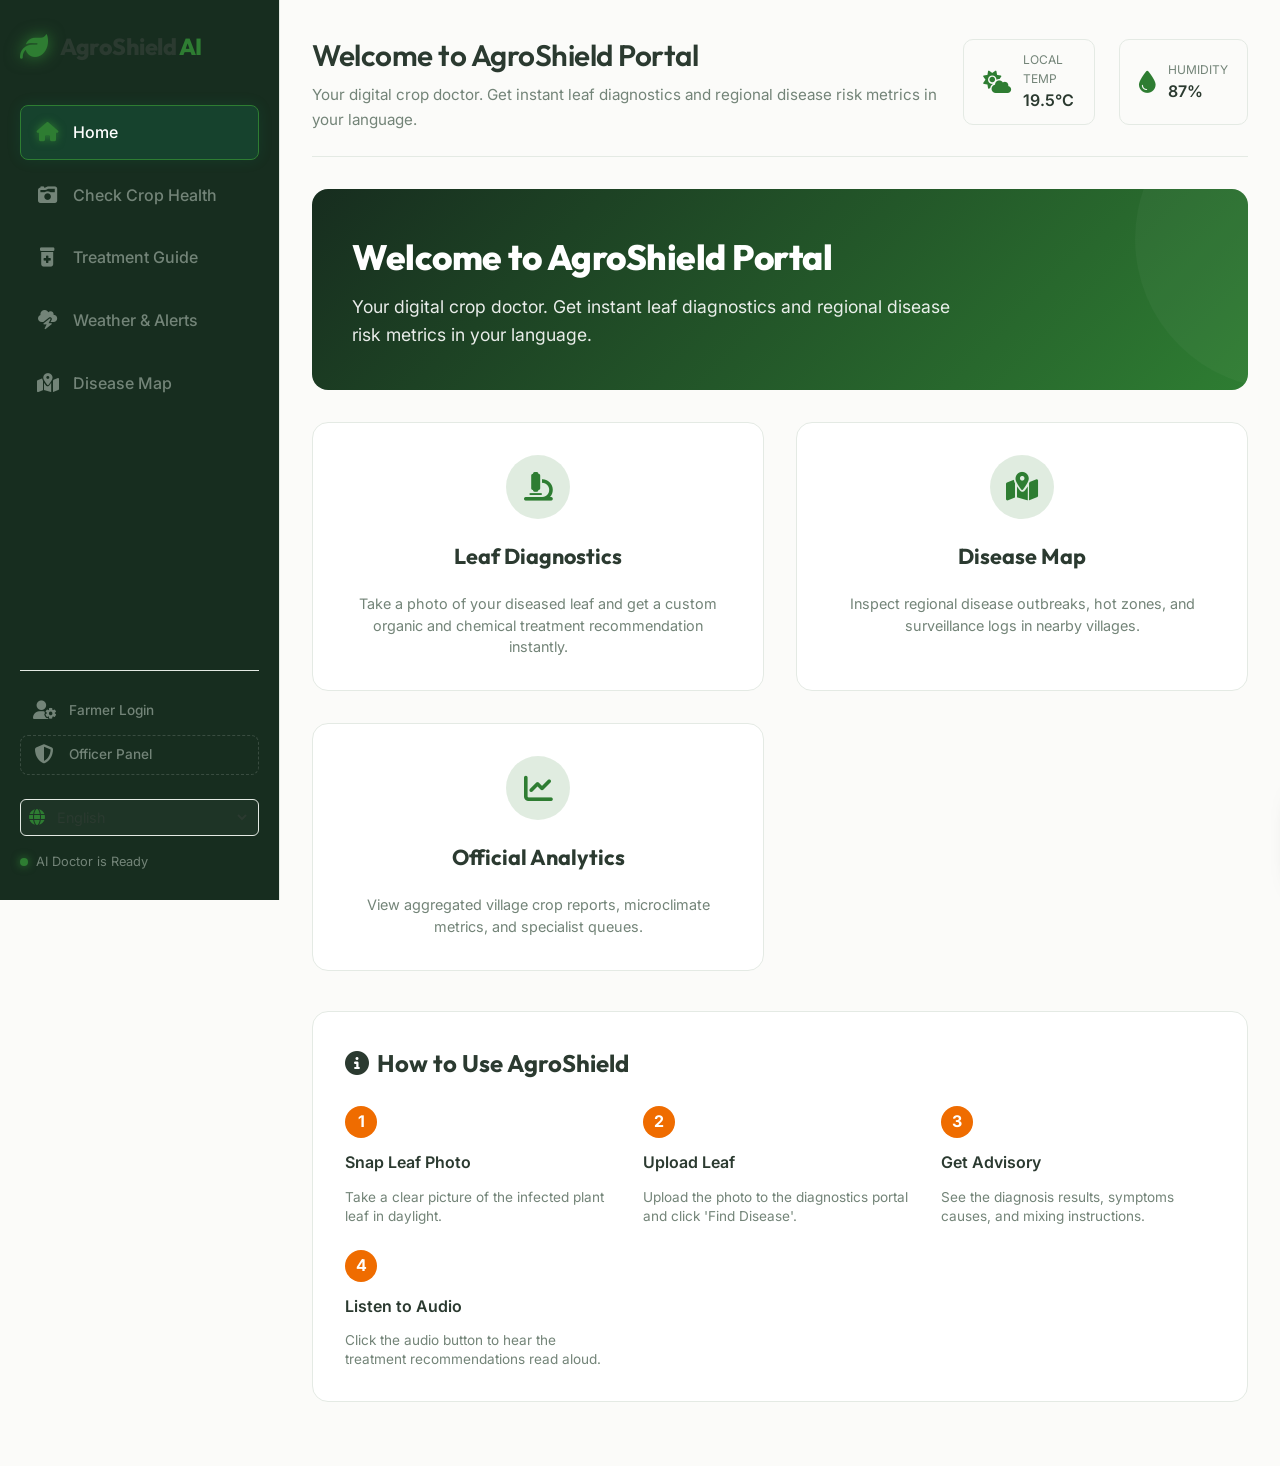
==== frontend/index.html @ 556e4f7f "Refactor: Split Farmer and Officer portals, divide multi-page views, and fix Chart.js canvas alerts " ====
<!DOCTYPE html>
<html lang="en">
<head>
    <meta charset="UTF-8">
    <meta name="viewport" content="width=device-width, initial-scale=1.0">
    <title>AgroShield AI - Crop Health & Pest surveillance system</title>
    
    <!-- Fonts -->
    <link href="https://fonts.googleapis.com/css2?family=Inter:wght@300;400;500;600;700&family=Outfit:wght@400;600;800&display=swap" rel="stylesheet">
    
    <!-- FontAwesome Icons -->
    <link rel="stylesheet" href="https://cdnjs.cloudflare.com/ajax/libs/font-awesome/6.4.0/css/all.min.css">
    
    <!-- Leaflet.js (Mapping) -->
    <link rel="stylesheet" href="https://unpkg.com/leaflet@1.9.4/dist/leaflet.css" integrity="sha256-p4NxAoJBhIIN+hmNHrzRCf9tD/miZyoHS5obTRR9BMY=" crossorigin=""/>
    <script src="https://unpkg.com/leaflet@1.9.4/dist/leaflet.js" integrity="sha256-20nQCchB9co0qIjJZRGuk2/Z9VM+kNiyxNV1lvTlZBo=" crossorigin=""></script>
    
    <!-- Chart.js (Analytics) -->
    <script src="https://cdn.jsdelivr.net/npm/chart.js"></script>
    
    <!-- Supabase JS Client -->
    <script src="https://cdn.jsdelivr.net/npm/@supabase/supabase-js@2"></script>
    
    <!-- Custom Style -->
    <link rel="stylesheet" href="css/style.css">
</head>
<body>
    <div class="app-container">
        <!-- Sidebar Navigation -->
        <aside class="sidebar">
            <div class="brand">
                <i class="fa-solid fa-leaf logo-icon"></i>
                <span class="brand-name">AgroShield <span class="highlight">AI</span></span>
            </div>
            
            <nav class="nav-menu">
                <!-- Farmer User Panel Links -->
                <a href="#" class="nav-item active" data-view="home">
                    <i class="fa-solid fa-house"></i>
                    <span data-translate="nav_home_landing">Home</span>
                </a>
                <a href="#" class="nav-item" data-view="scan">
                    <i class="fa-solid fa-camera-retro"></i>
                    <span data-translate="nav_scan">Check Crop Health</span>
                </a>
                <a href="#" class="nav-item" data-view="treatment" id="navTreatmentBtn">
                    <i class="fa-solid fa-prescription-bottle-medical"></i>
                    <span data-translate="nav_treatment">Treatment Guide</span>
                </a>
                <a href="#" class="nav-item" data-view="alerts">
                    <i class="fa-solid fa-cloud-bolt"></i>
                    <span data-translate="nav_alerts">Weather & Alerts</span>
                </a>
                <a href="#" class="nav-item" data-view="map">
                    <i class="fa-solid fa-map-location-dot"></i>
                    <span data-translate="nav_map">Disease Map</span>
                </a>

                <!-- Extension Officer Admin Panel Links -->
                <a href="#" class="nav-item admin-only" data-view="official" style="display: none;">
                    <i class="fa-solid fa-chart-line"></i>
                    <span data-translate="nav_dashboard">Analytics Dashboard</span>
                </a>
                <a href="#" class="nav-item admin-only" data-view="admin-queue" style="display: none;">
                    <i class="fa-solid fa-list-check"></i>
                    <span data-translate="nav_admin_queue">Validation Queue</span>
                </a>
            </nav>
            
            <div class="sidebar-footer">
                <!-- User Profile Display -->
                <div id="userProfileBadge" class="user-profile-badge" style="display: none;">
                    <div class="user-avatar" id="userAvatar">F</div>
                    <div class="user-info">
                        <span class="user-name" id="userName">Farmer Friend</span>
                        <span class="user-village" id="userVillage">Village</span>
                    </div>
                </div>
                
                <!-- Auth Actions in Sidebar -->
                <div id="authNavActions" style="margin-bottom: 0.5rem; width: 100%; display: flex; flex-direction: column; gap: 0.25rem;">
                    <!-- Farmer Logins -->
                    <a href="#" class="nav-item" data-view="auth" id="loginNavBtn" style="padding: 0.5rem 0.75rem; font-size: 0.85rem;">
                        <i class="fa-solid fa-user-gear"></i>
                        <span data-translate="nav_login">Farmer Sign In</span>
                    </a>
                    <a href="#" class="nav-item" id="logoutBtn" style="padding: 0.5rem 0.75rem; font-size: 0.85rem; display: none;">
                        <i class="fa-solid fa-right-from-bracket"></i>
                        <span data-translate="nav_logout">Log Out</span>
                    </a>
                    
                    <!-- Admin Logins -->
                    <a href="#" class="nav-item" data-view="admin-auth" id="adminLoginNavBtn" style="padding: 0.5rem 0.75rem; font-size: 0.85rem; border: 1px dashed rgba(255, 255, 255, 0.15);">
                        <i class="fa-solid fa-shield-halved"></i>
                        <span data-translate="nav_admin_login">Officer Panel</span>
                    </a>
                    <a href="#" class="nav-item" id="adminLogoutBtn" style="padding: 0.5rem 0.75rem; font-size: 0.85rem; display: none; background-color: rgba(198, 40, 40, 0.15); border-color: rgba(198, 40, 40, 0.3);">
                        <i class="fa-solid fa-door-open"></i>
                        <span data-translate="nav_admin_logout">Exit Admin Panel</span>
                    </a>
                </div>

                <!-- Language Selector -->
                <div class="lang-selector">
                    <i class="fa-solid fa-globe"></i>
                    <select id="langSelect">
                        <option value="en">English</option>
                        <option value="hi">हिन्दी (Hindi)</option>
                        <option value="pa">ਪੰਜਾਬੀ (Punjabi)</option>
                        <option value="ta">தமிழ் (Tamil / South Indian)</option>
                        <option value="te">తెలుగు (Telugu / South Indian)</option>
                        <option value="mr">मराठी (Marathi)</option>
                    </select>
                </div>
                <div class="system-status">
                    <span class="status-dot online"></span>
                    <span data-translate="system_online">Diagnostic Core Active</span>
                </div>
            </div>
        </aside>

        <!-- Main Workspace -->
        <main class="workspace">
            <!-- Header -->
            <header class="top-header">
                <div class="header-title">
                    <h1 id="viewTitle" data-translate="farmer_title">Farmer Diagnostics & Risk Forecast</h1>
                    <p id="viewSubtitle" data-translate="farmer_subtitle">Upload leaf symptoms for instant AI treatment protocols and local risk indexes.</p>
                </div>
                
                <div class="header-actions">
                    <div class="quick-stat">
                        <i class="fa-solid fa-cloud-sun"></i>
                        <div>
                            <span class="stat-lbl" data-translate="local_temp">Local Temp</span>
                            <span class="stat-val" id="headerTemp">19.5°C</span>
                        </div>
                    </div>
                    <div class="quick-stat">
                        <i class="fa-solid fa-droplet"></i>
                        <div>
                            <span class="stat-lbl" data-translate="humidity">Humidity</span>
                            <span class="stat-val" id="headerHumidity">87%</span>
                        </div>
                    </div>
                </div>
            </header>

            <!-- Views Container -->
            <div class="content-body">
                <!-- View 0: Home Landing Portal -->
                <section id="view-home" class="view-section active">
                    <div class="hero-section">
                        <h2 class="hero-title" data-translate="welcome_title">Welcome to AgroShield Portal</h2>
                        <p class="hero-subtitle" data-translate="welcome_desc">Your digital crop doctor. Get instant leaf diagnostics and regional disease risk metrics in your language.</p>
                    </div>

                    <div class="home-grid">
                        <div class="home-card" id="homeDiagCard">
                            <div class="home-card-icon"><i class="fa-solid fa-microscope"></i></div>
                            <h3 class="home-card-title" data-translate="card_diag_title">Leaf Diagnostics</h3>
                            <p class="home-card-desc" data-translate="card_diag_desc">Take a photo of your diseased leaf and get a custom organic and chemical treatment recommendation instantly.</p>
                        </div>
                        <div class="home-card" id="homeMapCard">
                            <div class="home-card-icon"><i class="fa-solid fa-map-location-dot"></i></div>
                            <h3 class="home-card-title" data-translate="card_map_title">Disease Map</h3>
                            <p class="home-card-desc" data-translate="card_map_desc">Inspect regional disease outbreaks, hot zones, and surveillance logs in nearby villages.</p>
                        </div>
                        <div class="home-card" id="homeOfficialCard">
                            <div class="home-card-icon"><i class="fa-solid fa-chart-line"></i></div>
                            <h3 class="home-card-title" data-translate="card_dash_title">Official Analytics</h3>
                            <p class="home-card-desc" data-translate="card_dash_desc">View aggregated village crop reports, microclimate metrics, and specialist queues.</p>
                        </div>
                    </div>

                    <!-- Step-by-Step Instructions -->
                    <div class="guide-section">
                        <h3 class="guide-title"><i class="fa-solid fa-circle-info"></i> <span data-translate="guide_header">How to Use AgroShield</span></h3>
                        <div class="guide-steps">
                            <div class="guide-step">
                                <div class="step-num">1</div>
                                <span class="step-title" data-translate="step1_title">Snap Leaf Photo</span>
                                <p class="step-desc" data-translate="step1_desc">Take a clear picture of the infected plant leaf in daylight.</p>
                            </div>
                            <div class="guide-step">
                                <div class="step-num">2</div>
                                <span class="step-title" data-translate="step2_title">Upload Leaf</span>
                                <p class="step-desc" data-translate="step2_desc">Upload the photo to the diagnostics portal and click 'Find Disease'.</p>
                            </div>
                            <div class="guide-step">
                                <div class="step-num">3</div>
                                <span class="step-title" data-translate="step3_title">Get Advisory</span>
                                <p class="step-desc" data-translate="step3_desc">See the diagnosis results, symptoms causes, and mixing instructions.</p>
                            </div>
                            <div class="guide-step">
                                <div class="step-num">4</div>
                                <span class="step-title" data-translate="step4_title">Listen to Audio</span>
                                <p class="step-desc" data-translate="step4_desc">Click the audio button to hear the treatment recommendations read aloud.</p>
                            </div>
                        </div>
                    </div>
                </section>
                
                <!-- View 1: Check Crop Health (Leaf Scan Upload) -->
                <section id="view-scan" class="view-section">
                    <div class="card glass">
                        <div class="card-header">
                            <h2 data-translate="diagnostic_lab"><i class="fa-solid fa-microscope"></i> AI Leaf Doctor</h2>
                            <span class="badge badge-emerald" data-translate="image_based">Scan Your Leaf</span>
                        </div>
                        
                        <div class="card-content">
                            <div class="upload-zone" id="dropZone">
                                <input type="file" id="fileInput" accept="image/*" style="display: none;">
                                <div class="upload-prompt">
                                    <i class="fa-solid fa-cloud-arrow-up upload-icon"></i>
                                    <h3 data-translate="upload_prompt_title">Upload or drop photo of sick leaf</h3>
                                    <p data-translate="upload_prompt_desc">Supports Tomato, Potato, Pepper, Corn, Apple, Grape, Peach, Squash, Strawberry</p>
                                    <button class="btn btn-primary" id="browseBtn" data-translate="browse_btn">Choose Photo</button>
                                </div>
                                <div class="upload-preview" id="uploadPreview" style="display: none;">
                                    <img src="" alt="Selected leaf" id="previewImg">
                                    <div class="preview-overlay">
                                        <button class="btn btn-danger btn-sm" id="removeImgBtn"><i class="fa-solid fa-trash"></i> Remove</button>
                                    </div>
                                </div>
                            </div>
                            
                            <div class="form-group" style="margin-top: 1.5rem;">
                                <label for="farmerNotes" data-translate="field_notes"><i class="fa-solid fa-pen"></i> Write any observations / notes (optional)</label>
                                <textarea id="farmerNotes" placeholder="e.g., Spots appearing on lower leaves after rain..."></textarea>
                            </div>

                            <div class="form-row" style="margin-top: 1rem;">
                                <div class="form-group">
                                    <label for="latInput"><i class="fa-solid fa-location-dot"></i> Latitude</label>
                                    <input type="number" id="latInput" step="0.0001" value="29.9680">
                                </div>
                                <div class="form-group">
                                    <label for="lngInput"><i class="fa-solid fa-location-dot"></i> Longitude</label>
                                    <input type="number" id="lngInput" step="0.0001" value="76.8180">
                                </div>
                                <div class="form-group align-bottom">
                                    <button class="btn btn-secondary btn-icon" id="geolocateBtn"><i class="fa-solid fa-crosshairs"></i> Get GPS</button>
                                </div>
                            </div>
                            
                            <button class="btn btn-success btn-large" id="diagnoseBtn" style="margin-top: 1.5rem; width: 100%;" disabled>
                                <i class="fa-solid fa-wand-magic-sparkles"></i> <span data-translate="analyze_btn">Find Disease Now</span>
                            </button>
                        </div>
                    </div>
                </section>

                <!-- View 1.5: Simple Treatment Guide -->
                <section id="view-treatment" class="view-section">
                    <div class="card glass scroll-y" id="advisoryCard">
                        <div class="card-header">
                            <h2 data-translate="treatment_protocol"><i class="fa-solid fa-prescription-bottle-medical"></i> Simple Treatment Guide</h2>
                            <span class="badge" id="severityBadge">Pending</span>
                        </div>
                        
                        <div class="card-content">
                            <!-- Initial Awaiting State -->
                            <div class="empty-state" id="advisoryEmpty">
                                <i class="fa-solid fa-hourglass-start animate-pulse"></i>
                                <h3 data-translate="awaiting_input">Waiting for leaf photo</h3>
                                <p data-translate="awaiting_input_desc">Upload a photo of the sick leaf and click the button to see the disease and the treatment.</p>
                                <button class="btn btn-primary" onclick="document.querySelector('[data-view=scan]').click()"><i class="fa-solid fa-camera-retro"></i> Go to Leaf Scanner</button>
                            </div>

                            <!-- Loading State -->
                            <div class="empty-state" id="advisoryLoading" style="display: none;">
                                <i class="fa-solid fa-circle-notch fa-spin spinner"></i>
                                <h3 data-translate="analyzing_foliage">Analyzing leaf pattern...</h3>
                                <p data-translate="matching_features">Checking patterns with our plant database...</p>
                            </div>

                            <!-- Results State -->
                            <div id="advisoryContent" style="display: none;">
                                <div class="result-header">
                                    <div class="result-details">
                                        <h3 id="resDisease">Early Blight</h3>
                                        <p class="scientific" id="resScientific">Alternaria solani</p>
                                        <div class="meta-row">
                                            <span class="meta-item"><strong data-translate="crop_lbl">Plant Name:</strong> <span id="resCrop">Tomato</span></span>
                                            <span class="meta-item"><strong data-translate="confidence_lbl">Match Confidence:</strong> <span id="resConfidence">92%</span></span>
                                        </div>
                                    </div>
                                </div>

                                <div class="advisory-sections">
                                    <!-- Description -->
                                    <div class="adv-section">
                                        <h4><i class="fa-solid fa-circle-info"></i> <span data-translate="desc_hdr">About this Disease</span></h4>
                                        <p id="advDesc">A fungal pathogen causing target-like brown spots on mature leaves...</p>
                                    </div>
                                    
                                    <!-- Symptoms -->
                                    <div class="adv-section">
                                        <h4><i class="fa-solid fa-eye"></i> <span data-translate="symptoms_hdr">How to Identify & Why it Happens</span></h4>
                                        <p id="advSymptoms">Concentric target board pattern starting on lower foliage.</p>
                                    </div>

                                    <!-- Natural / Organic Prevention Tips -->
                                    <div class="adv-section">
                                        <h4><i class="fa-solid fa-arrows-spin"></i> <span data-translate="cultural_hdr">Natural / Organic Prevention Tips</span></h4>
                                        <p id="advPrevention">Rotate crops out of Solanaceae family for 3 years. Stake plants.</p>
                                    </div>

                                    <!-- Biological Control / Organic Remedies -->
                                    <div class="adv-section">
                                        <h4><i class="fa-solid fa-leaf"></i> <span data-translate="biological_hdr">Biological Treatment (Natural Remedies)</span></h4>
                                        <p id="advBiological">Apply bio-agents like Bacillus subtilis.</p>
                                    </div>

                                    <!-- Chemical Control -->
                                    <div class="adv-section">
                                        <h4><i class="fa-solid fa-flask-vial"></i> <span data-translate="chemical_hdr">Chemical Treatment (Pesticides, if needed)</span></h4>
                                        <div class="chemical-box">
                                            <p id="advChemical">Spray Mancozeb or Chlorothalonil.</p>
                                            <div class="dosage-tag">
                                                <strong data-translate="safe_dosage_lbl">Correct Mixing / Dosage:</strong> <span id="advDosage">2g per liter of water</span>
                                            </div>
                                        </div>
                                    </div>

                                    <!-- Follow-up Monitoring -->
                                    <div class="adv-section highlight-border">
                                        <h4><i class="fa-solid fa-calendar-check"></i> <span data-translate="monitoring_hdr">Regular Inspection & Watch Checklist</span></h4>
                                        <p><span data-translate="recheck_lbl">Check again after:</span> <strong id="advMonitoring">Every 7 days</strong></p>
                                    </div>
                                </div>
                                
                                <div class="advisory-actions" style="margin-top: 1.5rem; display: flex; gap: 1rem;">
                                    <button class="btn btn-secondary" id="speakAdvisoryBtn" style="flex: 1;"><i class="fa-solid fa-volume-high"></i> <span data-translate="speak_advisory">Listen to Advisory (Voice)</span></button>
                                    <button class="btn btn-warning" id="flagExpertBtn" style="flex: 1;"><i class="fa-solid fa-circle-exclamation"></i> Flag for Expert Review</button>
                                    <button class="btn btn-secondary" id="downloadPDFBtn" style="display: none;"><i class="fa-solid fa-file-pdf"></i> Download</button>
                                </div>
                            </div>
                        </div>
                    </div>
                </section>

                <!-- View 1.8: Weather Risk Forecast & Sensors -->
                <section id="view-alerts" class="view-section">
                    <div class="grid-2col">
                        <!-- Sensor Input Card -->
                        <div class="card glass">
                            <div class="card-header">
                                <h2 data-translate="field_sensors"><i class="fa-solid fa-satellite-dish"></i> Insect Traps & Field Sensors</h2>
                                <span class="badge badge-teal" data-translate="realtime">Field Observations</span>
                            </div>
                            <div class="card-content">
                                <form id="sensorForm">
                                    <div class="form-row">
                                        <div class="form-group">
                                            <label for="tempInput"><i class="fa-solid fa-temperature-three-quarters"></i> Temperature (°C)</label>
                                            <input type="number" id="tempInput" step="0.1" value="23.4" required>
                                        </div>
                                        <div class="form-group">
                                            <label for="humidityInput"><i class="fa-solid fa-droplet"></i> Humidity (%)</label>
                                            <input type="number" id="humidityInput" step="1" value="82" min="0" max="100" required>
                                        </div>
                                    </div>
                                    <div class="form-row">
                                        <div class="form-group">
                                            <label for="soilMoistureInput"><i class="fa-solid fa-water"></i> Soil Moisture (%)</label>
                                            <input type="number" id="soilMoistureInput" step="1" value="48" min="0" max="100" required>
                                        </div>
                                        <div class="form-group">
                                            <label for="pestCountInput"><i class="fa-solid fa-bug"></i> Pheromone Pest Count</label>
                                            <input type="number" id="pestCountInput" step="1" value="4" min="0" required>
                                        </div>
                                    </div>
                                    <div class="form-group" style="margin-top: 0.5rem;">
                                        <label for="sensorNotes"><i class="fa-solid fa-clipboard"></i> Trap Observations / Notes</label>
                                        <input type="text" id="sensorNotes" placeholder="e.g. Checked Armyworm trap B. Leafhopper counts normal.">
                                    </div>
                                    <button type="submit" class="btn btn-primary" style="margin-top: 1rem; width: 100%;">
                                        <i class="fa-solid fa-paper-plane"></i> Log Sensor & Trap Reading
                                    </button>
                                </form>
                            </div>
                        </div>

                        <!-- Risk Forecasting Card -->
                        <div class="card glass">
                            <div class="card-header">
                                <h2 data-translate="weather_risk_hdr"><i class="fa-solid fa-cloud-bolt"></i> Weather Alert & Disease Risk Guide</h2>
                                <span class="badge badge-danger" id="riskLevelBadge">Weather Alert</span>
                            </div>
                            <div class="card-content">
                                <div class="risk-summary">
                                    <div class="risk-meter-container">
                                        <div class="risk-gauge" id="riskGauge">
                                            <div class="gauge-arrow" id="gaugeArrow" style="transform: rotate(135deg);"></div>
                                        </div>
                                        <div class="risk-value" id="riskValueText">High Risk</div>
                                    </div>
                                    <div class="risk-info">
                                        <p class="forecast-text"><strong data-translate="forecast_lbl">Weather Alert:</strong> <span id="weatherForecastDesc">Cloudy with light showers expected. Leaf moisture remains persistent.</span></p>
                                    </div>
                                </div>
                                <div class="risk-list" id="riskList">
                                    <!-- Dynamic risks populated here -->
                                </div>
                                <div class="risk-chart-container" style="margin-top: 1.5rem; height: 180px; position: relative;">
                                    <h4 style="font-size: 0.85rem; font-weight: 600; color: var(--primary); margin-bottom: 0.5rem; display: flex; align-items: center; gap: 0.4rem;">
                                        <i class="fa-solid fa-chart-area"></i> 7-Day Outbreak Projection Forecast
                                    </h4>
                                    <canvas id="projectionChart"></canvas>
                                </div>
                            </div>
                        </div>
                    </div>
                </section>

                <!-- View 2: Geospatial Hotspot Map -->
                <section id="view-map" class="view-section">
                    <div class="card glass full-height-card">
                        <div class="card-header">
                            <h2 data-translate="map_header"><i class="fa-solid fa-map-location-dot"></i> Geospatial Surveillance Map</h2>
                            <div class="map-filters">
                                <select id="mapCropFilter">
                                    <option value="all">All Crops</option>
                                    <option value="tomato">Tomato</option>
                                    <option value="potato">Potato</option>
                                    <option value="apple">Apple</option>
                                    <option value="corn">Corn</option>
                                </select>
                                <select id="mapStatusFilter">
                                    <option value="all">All Statuses</option>
                                    <option value="Expert Verified">Expert Verified Only</option>
                                    <option value="Unverified">Awaiting Verification</option>
                                </select>
                            </div>
                        </div>
                        <div class="card-content no-padding position-relative">
                            <div id="map"></div>
                            <div class="map-legend">
                                <h4>Legend</h4>
                                <div><span class="legend-color legend-green"></span> Expert Verified</div>
                                <div><span class="legend-color legend-orange"></span> Awaiting Expert Review</div>
                                <div><span class="legend-color legend-red"></span> High Severity Outbreak</div>
                                <div><span class="legend-color legend-purple"></span> Pest Hotspot (Traps > 10)</div>
                            </div>
                        </div>
                    </div>
                </section>

                <!-- View 3: Official Analytics & Expert Validation -->
                <section id="view-official" class="view-section">
                    <!-- Dashboard Indicators -->
                    <div class="indicators-row">
                        <div class="indicator-card glass">
                            <div class="ind-icon bg-emerald"><i class="fa-solid fa-circle-exclamation"></i></div>
                            <div class="ind-details">
                                <span class="ind-val" id="statTotalOutbreaks">0</span>
                                <span class="ind-lbl" data-translate="stat_total">Total Active Reports</span>
                            </div>
                        </div>
                        <div class="indicator-card glass">
                            <div class="ind-icon bg-warning"><i class="fa-solid fa-user-doctor"></i></div>
                            <div class="ind-details">
                                <span class="ind-val" id="statPendingValidation">0</span>
                                <span class="ind-lbl" data-translate="stat_pending">Pending Expert Verification</span>
                            </div>
                        </div>
                        <div class="indicator-card glass">
                            <div class="ind-icon bg-danger"><i class="fa-solid fa-fire"></i></div>
                            <div class="ind-details">
                                <span class="ind-val" id="statHighSeverity">0</span>
                                <span class="ind-lbl" data-translate="stat_high">High Severity Outbreaks</span>
                            </div>
                        </div>
                        <div class="indicator-card glass">
                            <div class="ind-icon bg-teal"><i class="fa-solid fa-mosquito"></i></div>
                            <div class="ind-details">
                                <span class="ind-val" id="statPestAlerts">Normal</span>
                                <span class="ind-lbl" data-translate="stat_pest">Pest-Trap Alert Level</span>
                            </div>
                        </div>
                    </div>

                    <!-- Charts Row -->
                    <div class="grid-2col" style="margin-top: 1.5rem;">
                        <div class="card glass">
                            <div class="card-header">
                                <h2 data-translate="chart_distribution_hdr"><i class="fa-solid fa-chart-pie"></i> Crop Distribution of Outbreaks</h2>
                            </div>
                            <div class="card-content chart-container">
                                <canvas id="cropChart"></canvas>
                            </div>
                        </div>
                        <div class="card glass">
                            <div class="card-header">
                                <h2 data-translate="chart_trend_hdr"><i class="fa-solid fa-chart-line"></i> Monthly Outbreak Timeline</h2>
                            </div>
                            <div class="card-content chart-container">
                                <canvas id="trendChart"></canvas>
                            </div>
                        </div>
                    </div>

                </section>

                <!-- View 4: Authentication (Farmer Login / Register) -->
                <section id="view-auth" class="view-section">
                    <div class="auth-container">
                        <div class="auth-card">
                            <div class="auth-header">
                                <i class="fa-solid fa-user-gear auth-logo"></i>
                                <h2 class="auth-title" id="authFormTitle" data-translate="auth_login_title">Farmer Login</h2>
                                <p class="auth-subtitle" id="authFormSubtitle" data-translate="auth_login_desc">Enter credentials to connect with village database.</p>
                            </div>
                            
                            <form id="authForm" onsubmit="return false;">
                                <div class="form-group" id="authNameGroup" style="display: none;">
                                    <label for="authName"><i class="fa-solid fa-user"></i> Full Name</label>
                                    <input type="text" id="authName" placeholder="e.g. Ram Singh">
                                </div>
                                <div class="form-group">
                                    <label for="authEmail"><i class="fa-solid fa-envelope"></i> Email Address</label>
                                    <input type="email" id="authEmail" placeholder="e.g. ram@farmer.com">
                                </div>
                                <div class="form-group" id="authLocationRow" style="display: none;">
                                    <div class="form-row">
                                        <div class="form-group">
                                            <label for="authVillage"><i class="fa-solid fa-house-user"></i> Village</label>
                                            <input type="text" id="authVillage" placeholder="e.g. Kila Zafargarh">
                                        </div>
                                        <div class="form-group">
                                            <label for="authDistrict"><i class="fa-solid fa-map-pin"></i> District</label>
                                            <input type="text" id="authDistrict" placeholder="e.g. Jind">
                                        </div>
                                    </div>
                                </div>
                                <div class="form-group">
                                    <label for="authPassword"><i class="fa-solid fa-lock"></i> Password</label>
                                    <input type="password" id="authPassword" placeholder="••••••••">
                                </div>
                                
                                <button type="submit" class="btn btn-accent btn-large" id="authSubmitBtn" style="width: 100%; margin-top: 1rem;">
                                    <i class="fa-solid fa-right-to-bracket"></i> <span data-translate="auth_login_btn">Login</span>
                                </button>
                            </form>
                            
                            <div class="auth-toggle">
                                <span id="authToggleText">New Farmer?</span> 
                                <a href="#" id="authToggleLink">Register here</a>
                            </div>
                        </div>
                    </div>
                </section>

                <!-- View 5: Extension Officer Admin Login -->
                <section id="view-admin-auth" class="view-section">
                    <div class="auth-container">
                        <div class="auth-card">
                            <div class="auth-header">
                                <i class="fa-solid fa-shield-halved auth-logo" style="color: var(--accent);"></i>
                                <h2 class="auth-title">Officer Login</h2>
                                <p class="auth-subtitle">Sign in to validate farmer records and check statistics.</p>
                            </div>
                            
                            <form id="adminLoginForm" onsubmit="return false;">
                                <div class="form-group">
                                    <label for="adminEmail"><i class="fa-solid fa-envelope"></i> Officer Email</label>
                                    <input type="email" id="adminEmail" required placeholder="admin@agroshield.com">
                                </div>
                                <div class="form-group">
                                    <label for="adminPassword"><i class="fa-solid fa-lock"></i> Password</label>
                                    <input type="password" id="adminPassword" required placeholder="admin123">
                                </div>
                                
                                <button type="submit" class="btn btn-accent btn-large" style="width: 100%; margin-top: 1rem;">
                                    <i class="fa-solid fa-right-to-bracket"></i> Login as Admin
                                </button>
                            </form>
                        </div>
                    </div>
                </section>

                <!-- View 6: Validation Queue (Expert Verification) -->
                <section id="view-admin-queue" class="view-section">
                    <div class="card glass">
                        <div class="card-header">
                            <h2 data-translate="expert_queue_hdr"><i class="fa-solid fa-list-check"></i> Validation Queue</h2>
                            <span class="badge badge-warning" id="queueCountBadge">0 cases pending</span>
                        </div>
                        <div class="card-content">
                            <div class="expert-queue" id="expertQueueList">
                                <!-- Dynamic queue items populated here -->
                            </div>
                        </div>
                    </div>
                </section>

            </div>
        </main>
    </div>

    <!-- Notification Toast -->
    <div id="toast" class="toast">
        <i class="fa-solid fa-circle-check toast-icon"></i>
        <div class="toast-content">
            <h4 id="toastTitle">Success</h4>
            <p id="toastMessage">Reading logged successfully.</p>
        </div>
    </div>
    
    <!-- Custom JS App -->
    <script src="js/app.js"></script>
</body>
</html>
---- frontend/css/style.css ----
/* CSS Design System for AgroShield AI */
:root {
    --bg-main: #fbfbf9;        /* Warm cream background */
    --bg-sidebar: #172d1f;     /* Deep forest green sidebar */
    --bg-card: #ffffff;        /* Pure white cards */
    --border-color: #e4eae4;   /* Soft organic border */
    --border-hover: #a5d6a7;
    
    --primary: #2e7d32;        /* Forest green primary */
    --primary-hover: #1b5e20;
    --primary-glow: rgba(46, 125, 50, 0.15);
    
    --accent: #ef6c00;         /* Warm clay orange accent */
    --accent-hover: #e65100;
    --accent-glow: rgba(239, 108, 0, 0.15);
    
    --danger: #c62828;         /* Earthy warning red */
    --danger-glow: rgba(198, 40, 40, 0.1);
    --warning: #fbc02d;        /* Soft sun gold */
    --warning-glow: rgba(251, 192, 45, 0.1);
    --teal: #00796b;
    --teal-glow: rgba(0, 121, 107, 0.1);
    --text-main: #2b3a30;      /* Dark soil green-grey */
    --text-muted: #738478;     /* Leaf gray */
    --text-dark: #0d1711;
    
    --font-family: 'Inter', sans-serif;
    --font-heading: 'Outfit', sans-serif;
    --sidebar-width: 280px;
    --transition: all 0.25s cubic-bezier(0.4, 0, 0.2, 1);
}

* {
    margin: 0;
    padding: 0;
    box-sizing: border-box;
}

body {
    background-color: var(--bg-main);
    color: var(--text-main);
    font-family: var(--font-family);
    overflow-x: hidden;
    line-height: 1.6;
}

/* Scrollbar styling */
::-webkit-scrollbar {
    width: 8px;
    height: 8px;
}
::-webkit-scrollbar-track {
    background: var(--bg-sidebar);
}
::-webkit-scrollbar-thumb {
    background: var(--border-color);
    border-radius: 4px;
}
::-webkit-scrollbar-thumb:hover {
    background: var(--primary);
}

/* App Container Layout */
.app-container {
    display: flex;
    min-height: 100vh;
}

/* Sidebar Navigation */
.sidebar {
    width: var(--sidebar-width);
    background-color: var(--bg-sidebar);
    border-right: 1px solid var(--border-color);
    display: flex;
    flex-direction: column;
    padding: 1.75rem 1.25rem;
    position: fixed;
    height: 100vh;
    z-index: 10;
}

.brand {
    display: flex;
    align-items: center;
    gap: 0.75rem;
    margin-bottom: 2.5rem;
}

.logo-icon {
    font-size: 1.75rem;
    color: var(--primary);
    filter: drop-shadow(0 0 8px var(--primary));
    animation: pulseLogo 3s infinite alternate;
}

.brand-name {
    font-family: var(--font-heading);
    font-size: 1.45rem;
    font-weight: 800;
    letter-spacing: -0.5px;
}

.brand-name .highlight {
    color: var(--primary);
}

.nav-menu {
    display: flex;
    flex-direction: column;
    gap: 0.5rem;
    flex-grow: 1;
}

.nav-item {
    display: flex;
    align-items: center;
    gap: 1rem;
    padding: 0.85rem 1rem;
    color: var(--text-muted);
    text-decoration: none;
    border-radius: 8px;
    font-weight: 500;
    transition: var(--transition);
    border: 1px solid transparent;
}

.nav-item i {
    font-size: 1.2rem;
    width: 20px;
    text-align: center;
    transition: var(--transition);
}

.nav-item:hover, .nav-item.active {
    color: #fff;
    background-color: rgba(16, 185, 129, 0.08);
    border-color: rgba(16, 185, 129, 0.2);
}

.nav-item.active {
    background-color: rgba(16, 185, 129, 0.15);
    border-color: var(--primary);
    box-shadow: 0 0 15px rgba(16, 185, 129, 0.1);
}

.nav-item.active i {
    color: var(--primary);
    text-shadow: 0 0 8px var(--primary);
}

.sidebar-footer {
    display: flex;
    flex-direction: column;
    gap: 1rem;
    border-top: 1px solid var(--border-color);
    padding-top: 1.25rem;
}

.lang-selector {
    display: flex;
    align-items: center;
    gap: 0.5rem;
    background: rgba(255, 255, 255, 0.03);
    border: 1px solid var(--border-color);
    padding: 0.5rem;
    border-radius: 6px;
}

.lang-selector i {
    color: var(--primary);
}

.lang-selector select {
    background: transparent;
    border: none;
    color: var(--text-main);
    width: 100%;
    outline: none;
    font-family: var(--font-family);
    font-size: 0.9rem;
    cursor: pointer;
}

.lang-selector select option {
    background-color: var(--bg-sidebar);
    color: var(--text-main);
}

.system-status {
    display: flex;
    align-items: center;
    gap: 0.5rem;
    font-size: 0.8rem;
    color: var(--text-muted);
}

.status-dot {
    width: 8px;
    height: 8px;
    border-radius: 50%;
}

.status-dot.online {
    background-color: var(--primary);
    box-shadow: 0 0 8px var(--primary);
}

/* Workspace Layout */
.workspace {
    margin-left: var(--sidebar-width);
    flex-grow: 1;
    display: flex;
    flex-direction: column;
    min-height: 100vh;
    padding: 2rem;
}

/* Top Header */
.top-header {
    display: flex;
    justify-content: space-between;
    align-items: center;
    border-bottom: 1px solid var(--border-color);
    padding-bottom: 1.5rem;
    margin-bottom: 2rem;
}

.header-title h1 {
    font-family: var(--font-heading);
    font-weight: 600;
    font-size: 1.85rem;
    letter-spacing: -0.5px;
}

.header-title p {
    color: var(--text-muted);
    font-size: 0.95rem;
    margin-top: 0.25rem;
}

.header-actions {
    display: flex;
    gap: 1.5rem;
}

.quick-stat {
    display: flex;
    align-items: center;
    gap: 0.75rem;
    background: rgba(255, 255, 255, 0.02);
    border: 1px solid var(--border-color);
    padding: 0.65rem 1.2rem;
    border-radius: 10px;
}

.quick-stat i {
    font-size: 1.4rem;
    color: var(--primary);
}

.stat-lbl {
    display: block;
    font-size: 0.75rem;
    color: var(--text-muted);
    text-transform: uppercase;
}

.stat-val {
    font-size: 1rem;
    font-weight: 600;
}

/* View Sections */
.view-section {
    display: none;
    animation: fadeIn 0.4s ease;
    flex-grow: 1;
}

.view-section.active {
    display: block;
}

/* Grid Layouts */
.grid-2col {
    display: grid;
    grid-template-columns: 1fr 1fr;
    gap: 2rem;
}

@media (max-width: 1024px) {
    .grid-2col {
        grid-template-columns: 1fr;
    }
}

/* Glassmorphism Cards */
.card {
    background: var(--bg-card);
    border: 1px solid var(--border-color);
    border-radius: 16px;
    box-shadow: 0 10px 30px rgba(0, 0, 0, 0.3);
    backdrop-filter: blur(12px);
    -webkit-backdrop-filter: blur(12px);
    display: flex;
    flex-direction: column;
    overflow: hidden;
    transition: var(--transition);
}

.card:hover {
    border-color: var(--border-hover);
    box-shadow: 0 12px 35px rgba(16, 185, 129, 0.04);
}

.card.scroll-y {
    max-height: 680px;
    overflow-y: auto;
}

.card-header {
    padding: 1.25rem 1.5rem;
    border-bottom: 1px solid var(--border-color);
    display: flex;
    justify-content: space-between;
    align-items: center;
}

.card-header h2 {
    font-family: var(--font-heading);
    font-size: 1.25rem;
    font-weight: 600;
    display: flex;
    align-items: center;
    gap: 0.5rem;
}

.card-header h2 i {
    color: var(--primary);
}

.card-content {
    padding: 1.5rem;
    flex-grow: 1;
}

.card-content.no-padding {
    padding: 0;
}

/* Badges */
.badge {
    padding: 0.35rem 0.75rem;
    border-radius: 50px;
    font-size: 0.75rem;
    font-weight: 600;
    text-transform: uppercase;
    letter-spacing: 0.5px;
}

.badge-emerald {
    background: rgba(16, 185, 129, 0.15);
    color: var(--primary);
    border: 1px solid var(--primary);
}

.badge-teal {
    background: rgba(20, 184, 166, 0.15);
    color: var(--teal);
    border: 1px solid var(--teal);
}

.badge-warning {
    background: rgba(245, 158, 11, 0.15);
    color: var(--warning);
    border: 1px solid var(--warning);
}

.badge-danger {
    background: rgba(239, 68, 68, 0.15);
    color: var(--danger);
    border: 1px solid var(--danger);
}

.badge-blue {
    background: rgba(59, 130, 246, 0.15);
    color: #3b82f6;
    border: 1px solid #3b82f6;
}

/* Upload Zone */
.upload-zone {
    border: 2px dashed var(--border-color);
    border-radius: 12px;
    padding: 2.5rem 1.5rem;
    text-align: center;
    background: rgba(0, 0, 0, 0.15);
    transition: var(--transition);
    cursor: pointer;
    min-height: 250px;
    display: flex;
    align-items: center;
    justify-content: center;
}

.upload-zone:hover, .upload-zone.dragover {
    border-color: var(--primary);
    background: rgba(16, 185, 129, 0.03);
}

.upload-prompt {
    display: flex;
    flex-direction: column;
    align-items: center;
    gap: 0.75rem;
}

.upload-icon {
    font-size: 3rem;
    color: var(--primary);
    margin-bottom: 0.5rem;
    filter: drop-shadow(0 0 10px var(--primary-glow));
}

.upload-prompt h3 {
    font-size: 1.1rem;
    font-weight: 600;
}

.upload-prompt p {
    color: var(--text-muted);
    font-size: 0.8rem;
    max-width: 320px;
}

.upload-preview {
    width: 100%;
    height: 100%;
    position: relative;
    border-radius: 8px;
    overflow: hidden;
}

.upload-preview img {
    max-width: 100%;
    max-height: 220px;
    object-fit: cover;
    border-radius: 8px;
    border: 1px solid var(--border-color);
}

.preview-overlay {
    position: absolute;
    bottom: 10px;
    right: 10px;
}

/* Form Styles */
.form-group {
    display: flex;
    flex-direction: column;
    gap: 0.5rem;
    margin-bottom: 1rem;
}

.form-group label {
    font-size: 0.85rem;
    font-weight: 500;
    color: var(--text-muted);
}

.form-group label i {
    color: var(--primary);
}

.form-row {
    display: flex;
    gap: 1rem;
}

.form-row .form-group {
    flex: 1;
}

.form-group input, .form-group textarea, .form-group select {
    background: #ffffff;
    border: 1px solid var(--border-color);
    padding: 0.75rem 1rem;
    border-radius: 8px;
    color: var(--text-main);
    font-family: var(--font-family);
    outline: none;
    transition: var(--transition);
}

.form-group input:focus, .form-group textarea:focus, .form-group select:focus {
    border-color: var(--primary);
    box-shadow: 0 0 10px var(--primary-glow);
}

.form-group textarea {
    min-height: 80px;
    resize: vertical;
}

.align-bottom {
    justify-content: flex-end;
}

/* Buttons */
.btn {
    display: inline-flex;
    align-items: center;
    justify-content: center;
    gap: 0.5rem;
    padding: 0.65rem 1.25rem;
    border-radius: 8px;
    font-family: var(--font-family);
    font-weight: 500;
    font-size: 0.9rem;
    cursor: pointer;
    transition: var(--transition);
    border: none;
    outline: none;
}

.btn-primary {
    background-color: var(--primary);
    color: var(--bg-sidebar);
    font-weight: 600;
}

.btn-primary:hover {
    background-color: var(--primary-hover);
    box-shadow: 0 0 15px var(--primary-glow);
}

.btn-secondary {
    background-color: rgba(255, 255, 255, 0.05);
    color: var(--text-main);
    border: 1px solid var(--border-color);
}

.btn-secondary:hover {
    background-color: rgba(255, 255, 255, 0.08);
    border-color: var(--primary);
}

.btn-success {
    background-color: var(--accent);
    color: var(--bg-sidebar);
    font-weight: 600;
}

.btn-success:hover {
    background-color: var(--primary-hover);
    box-shadow: 0 0 15px rgba(34, 197, 94, 0.25);
}

.btn-warning {
    background-color: var(--warning);
    color: var(--text-dark);
    font-weight: 600;
}

.btn-warning:hover {
    opacity: 0.9;
    box-shadow: 0 0 15px var(--warning-glow);
}

.btn-danger {
    background-color: var(--danger);
    color: #fff;
    font-weight: 600;
}

.btn-danger:hover {
    background-color: #dc2626;
    box-shadow: 0 0 15px var(--danger-glow);
}

.btn-sm {
    padding: 0.4rem 0.85rem;
    font-size: 0.8rem;
}

.btn-large {
    padding: 0.9rem 1.5rem;
    font-size: 1rem;
}

.btn-icon {
    padding: 0.75rem;
}

.btn:disabled {
    opacity: 0.4;
    cursor: not-allowed;
    box-shadow: none !important;
}

/* Empty State / Loading State */
.empty-state {
    display: flex;
    flex-direction: column;
    align-items: center;
    justify-content: center;
    gap: 1rem;
    text-align: center;
    padding: 4rem 1.5rem;
    color: var(--text-muted);
}

.empty-state i {
    font-size: 3.5rem;
    color: var(--border-color);
}

.empty-state i.animate-pulse {
    animation: heartBeat 2s infinite;
}

.empty-state h3 {
    font-size: 1.25rem;
    color: var(--text-main);
    font-weight: 600;
}

.empty-state p {
    font-size: 0.85rem;
    max-width: 320px;
}

.spinner {
    color: var(--primary) !important;
    font-size: 3.5rem;
}

/* Results Formatting */
.result-header {
    display: flex;
    justify-content: space-between;
    align-items: flex-start;
    border-bottom: 1px solid var(--border-color);
    padding-bottom: 1.25rem;
    margin-bottom: 1.5rem;
}

.result-details h3 {
    font-family: var(--font-heading);
    font-size: 1.5rem;
    color: var(--primary);
    font-weight: 700;
}

.result-details .scientific {
    font-style: italic;
    color: var(--text-muted);
    font-size: 0.9rem;
    margin-top: 0.1rem;
}

.meta-row {
    display: flex;
    gap: 1.5rem;
    margin-top: 0.5rem;
    font-size: 0.85rem;
}

.meta-item strong {
    color: var(--primary);
}

.advisory-sections {
    display: flex;
    flex-direction: column;
    gap: 1.25rem;
}

.adv-section {
    border-left: 3px solid var(--border-color);
    padding-left: 1rem;
}

.adv-section.highlight-border {
    border-left-color: var(--primary);
    background: rgba(16, 185, 129, 0.02);
    padding: 0.75rem 1rem;
    border-radius: 0 8px 8px 0;
}

.adv-section h4 {
    font-size: 0.9rem;
    font-weight: 600;
    color: var(--primary);
    margin-bottom: 0.35rem;
    display: flex;
    align-items: center;
    gap: 0.4rem;
}

.adv-section p {
    font-size: 0.88rem;
    color: var(--text-main);
}

.chemical-box {
    background: rgba(255, 255, 255, 0.02);
    border: 1px solid var(--border-color);
    padding: 0.75rem;
    border-radius: 6px;
    margin-top: 0.25rem;
}

.dosage-tag {
    display: inline-block;
    background: rgba(16, 185, 129, 0.08);
    border: 1px solid var(--border-color);
    padding: 0.25rem 0.5rem;
    border-radius: 4px;
    font-size: 0.75rem;
    margin-top: 0.5rem;
}

.dosage-tag strong {
    color: var(--primary);
}

.advisory-actions {
    display: flex;
    gap: 1rem;
    margin-top: 2rem;
    border-top: 1px solid var(--border-color);
    padding-top: 1.5rem;
}

.advisory-actions button {
    flex: 1;
}

/* Weather Risk Forecaster */
.risk-summary {
    display: flex;
    align-items: center;
    gap: 2rem;
    margin-bottom: 1.5rem;
    border-bottom: 1px solid var(--border-color);
    padding-bottom: 1.5rem;
}

.risk-meter-container {
    display: flex;
    flex-direction: column;
    align-items: center;
    gap: 0.5rem;
}

.risk-gauge {
    position: relative;
    width: 100px;
    height: 50px;
    background: linear-gradient(to right, #22c55e, #eab308, #ef4444);
    border-radius: 100px 100px 0 0;
    overflow: hidden;
}

.risk-gauge::after {
    content: '';
    position: absolute;
    bottom: 0;
    left: 50%;
    transform: translateX(-50%);
    width: 70px;
    height: 35px;
    background-color: var(--bg-sidebar);
    border-radius: 70px 70px 0 0;
}

.gauge-arrow {
    position: absolute;
    bottom: 0;
    left: 50%;
    width: 4px;
    height: 40px;
    background-color: #fff;
    transform-origin: bottom center;
    z-index: 2;
    transition: transform 1s cubic-bezier(0.4, 0, 0.2, 1);
    box-shadow: 0 0 6px rgba(0,0,0,0.5);
}

.risk-value {
    font-family: var(--font-heading);
    font-weight: 700;
    font-size: 1.1rem;
}

.risk-info {
    flex-grow: 1;
}

.forecast-text {
    font-size: 0.9rem;
}

.forecast-text strong {
    color: var(--primary);
}

.risk-list {
    display: flex;
    flex-direction: column;
    gap: 0.85rem;
}

.risk-item {
    display: flex;
    justify-content: space-between;
    align-items: center;
    padding: 0.75rem 1rem;
    background: rgba(255, 255, 255, 0.02);
    border: 1px solid var(--border-color);
    border-radius: 8px;
}

.risk-name {
    font-weight: 500;
    font-size: 0.85rem;
}

.risk-factor-popover {
    font-size: 0.75rem;
    color: var(--text-muted);
    margin-top: 0.25rem;
}

/* Geospatial Map View styling */
.full-height-card {
    height: 700px;
}

.map-filters {
    display: flex;
    gap: 0.5rem;
}

.map-filters select {
    background-color: rgba(0, 0, 0, 0.2);
    border: 1px solid var(--border-color);
    padding: 0.35rem 0.75rem;
    border-radius: 6px;
    color: var(--text-main);
    font-size: 0.8rem;
    outline: none;
    cursor: pointer;
}

#map {
    width: 100%;
    height: 100%;
    background-color: #1e293b;
}

.map-legend {
    position: absolute;
    bottom: 20px;
    left: 20px;
    background: rgba(6, 14, 10, 0.95);
    border: 1px solid var(--border-color);
    padding: 0.85rem;
    border-radius: 8px;
    z-index: 1000;
    font-size: 0.75rem;
    box-shadow: 0 4px 20px rgba(0,0,0,0.5);
}

.map-legend h4 {
    color: var(--primary);
    margin-bottom: 0.5rem;
    font-weight: 600;
    border-bottom: 1px solid var(--border-color);
    padding-bottom: 0.25rem;
}

.map-legend div {
    display: flex;
    align-items: center;
    gap: 0.5rem;
    margin-bottom: 0.35rem;
}

.legend-color {
    width: 12px;
    height: 12px;
    border-radius: 50%;
    display: inline-block;
}

.legend-green { background-color: var(--primary); border: 2px solid #fff; }
.legend-orange { background-color: var(--warning); border: 2px solid #fff; }
.legend-red { background-color: var(--danger); border: 2px solid #fff; }
.legend-purple { background-color: #a855f7; border: 2px solid #fff; }

/* Leaflet dark theme override */
.leaflet-container {
    font-family: var(--font-family) !important;
}

.leaflet-popup-content-wrapper {
    background: rgba(6, 14, 10, 0.95) !important;
    border: 1px solid var(--border-color) !important;
    color: var(--text-main) !important;
    border-radius: 8px !important;
    backdrop-filter: blur(8px);
}

.leaflet-popup-tip {
    background: rgba(6, 14, 10, 0.95) !important;
    border: 1px solid var(--border-color) !important;
}

.popup-img {
    width: 100%;
    height: 80px;
    object-fit: cover;
    border-radius: 4px;
    margin-top: 0.5rem;
    border: 1px solid var(--border-color);
}

.popup-details h4 {
    color: var(--primary);
    font-size: 0.9rem;
    font-weight: 600;
}

.popup-details p {
    font-size: 0.75rem;
    margin-top: 0.2rem;
}

/* Official Dashboard view */
.indicators-row {
    display: grid;
    grid-template-columns: repeat(4, 1fr);
    gap: 1.5rem;
}

@media (max-width: 1200px) {
    .indicators-row {
        grid-template-columns: 1fr 1fr;
    }
}

@media (max-width: 640px) {
    .indicators-row {
        grid-template-columns: 1fr;
    }
}

.indicator-card {
    background: var(--bg-card);
    border: 1px solid var(--border-color);
    padding: 1.25rem 1.5rem;
    border-radius: 12px;
    display: flex;
    align-items: center;
    gap: 1rem;
    transition: var(--transition);
}

.indicator-card:hover {
    border-color: var(--border-hover);
    transform: translateY(-2px);
}

.ind-icon {
    width: 48px;
    height: 48px;
    border-radius: 10px;
    display: flex;
    align-items: center;
    justify-content: center;
    font-size: 1.25rem;
    color: var(--bg-sidebar);
}

.bg-emerald { background-color: var(--primary); box-shadow: 0 0 10px var(--primary-glow); }
.bg-warning { background-color: var(--warning); box-shadow: 0 0 10px var(--warning-glow); }
.bg-danger { background-color: var(--danger); box-shadow: 0 0 10px var(--danger-glow); }
.bg-teal { background-color: var(--teal); box-shadow: 0 0 10px var(--teal-glow); }

.ind-details {
    display: flex;
    flex-direction: column;
}

.ind-val {
    font-family: var(--font-heading);
    font-size: 1.35rem;
    font-weight: 700;
}

.ind-lbl {
    font-size: 0.75rem;
    color: var(--text-muted);
}

.chart-container {
    height: 250px;
    display: flex;
    align-items: center;
    justify-content: center;
}

/* Expert Queue */
.expert-queue {
    display: flex;
    flex-direction: column;
    gap: 1rem;
    max-height: 400px;
    overflow-y: auto;
    padding-right: 0.5rem;
}

.queue-empty {
    text-align: center;
    padding: 3rem;
    color: var(--text-muted);
}

.queue-empty i {
    font-size: 2.5rem;
    margin-bottom: 0.5rem;
    color: var(--border-color);
}

.queue-item {
    display: flex;
    gap: 1.5rem;
    background: rgba(0, 0, 0, 0.2);
    border: 1px solid var(--border-color);
    padding: 1.25rem;
    border-radius: 10px;
    transition: var(--transition);
}

.queue-item:hover {
    border-color: var(--border-hover);
    background: rgba(255,255,255,0.01);
}

.queue-img-container {
    width: 120px;
    height: 100px;
    flex-shrink: 0;
    border-radius: 6px;
    overflow: hidden;
    border: 1px solid var(--border-color);
}

.queue-img-container img {
    width: 100%;
    height: 100%;
    object-fit: cover;
}

.queue-details {
    flex-grow: 1;
}

.queue-meta {
    display: flex;
    justify-content: space-between;
    align-items: center;
    margin-bottom: 0.25rem;
}

.queue-meta h4 {
    font-size: 1rem;
    color: var(--primary);
    font-weight: 600;
}

.queue-crop {
    font-size: 0.8rem;
    background: rgba(255, 255, 255, 0.05);
    padding: 0.15rem 0.5rem;
    border-radius: 4px;
    border: 1px solid var(--border-color);
}

.queue-notes {
    font-size: 0.85rem;
    color: var(--text-muted);
    margin-top: 0.5rem;
    background: rgba(0,0,0,0.1);
    padding: 0.5rem;
    border-radius: 4px;
}

.queue-validation-box {
    margin-top: 0.75rem;
    display: flex;
    gap: 0.5rem;
}

.queue-validation-box input {
    background: rgba(0, 0, 0, 0.3);
    border: 1px solid var(--border-color);
    padding: 0.35rem 0.75rem;
    border-radius: 4px;
    color: #fff;
    font-size: 0.8rem;
    outline: none;
    flex-grow: 1;
}

.queue-validation-box input:focus {
    border-color: var(--primary);
}

/* Toast Notification */
.toast {
    position: fixed;
    bottom: 30px;
    right: -320px;
    background: rgba(6, 14, 10, 0.95);
    border: 1px solid var(--primary);
    padding: 1rem;
    border-radius: 8px;
    display: flex;
    align-items: center;
    gap: 0.85rem;
    box-shadow: 0 10px 25px rgba(0, 0, 0, 0.5);
    z-index: 9999;
    width: 300px;
    backdrop-filter: blur(8px);
    transition: right 0.4s cubic-bezier(0.175, 0.885, 0.32, 1.275);
}

.toast.show {
    right: 30px;
}

.toast-icon {
    font-size: 1.5rem;
    color: var(--primary);
}

.toast-content h4 {
    font-size: 0.9rem;
    font-weight: 600;
}

.toast-content p {
    font-size: 0.75rem;
    color: var(--text-muted);
}

/* Animations */
@keyframes fadeIn {
    from { opacity: 0; transform: translateY(8px); }
    to { opacity: 1; transform: translateY(0); }
}

@keyframes heartBeat {
    0% { transform: scale(1); }
    14% { transform: scale(1.05); }
    28% { transform: scale(1); }
    42% { transform: scale(1.05); }
    70% { transform: scale(1); }
}

@keyframes pulseLogo {
    0% { filter: drop-shadow(0 0 3px var(--primary-glow)); }
    100% { filter: drop-shadow(0 0 10px var(--primary)); }
}

/* --- Home Landing Page Styles --- */
.hero-section {
    background: linear-gradient(135deg, #172d1f 0%, #2e7d32 100%);
    color: #ffffff;
    padding: 2.5rem;
    border-radius: 16px;
    margin-bottom: 2rem;
    box-shadow: var(--shadow-md);
    position: relative;
    overflow: hidden;
}

.hero-section::before {
    content: '';
    position: absolute;
    top: -50%;
    right: -20%;
    width: 300px;
    height: 300px;
    background: rgba(255, 255, 255, 0.03);
    border-radius: 50%;
    pointer-events: none;
}

.hero-title {
    font-family: var(--font-heading);
    font-size: 2.2rem;
    font-weight: 800;
    margin-bottom: 0.5rem;
    letter-spacing: -0.5px;
}

.hero-subtitle {
    font-size: 1.1rem;
    opacity: 0.9;
    max-width: 600px;
}

.home-grid {
    display: grid;
    grid-template-columns: repeat(auto-fit, minmax(300px, 1fr));
    gap: 2rem;
    margin-bottom: 2.5rem;
}

.home-card {
    background: var(--bg-card);
    border: 1px solid var(--border-color);
    border-radius: 16px;
    padding: 2rem;
    text-align: center;
    transition: var(--transition);
    cursor: pointer;
    box-shadow: var(--shadow-sm);
    display: flex;
    flex-direction: column;
    align-items: center;
    gap: 1.25rem;
}

.home-card:hover {
    transform: translateY(-5px);
    border-color: var(--primary);
    box-shadow: var(--shadow-lg);
}

.home-card-icon {
    width: 64px;
    height: 64px;
    border-radius: 50%;
    background: var(--primary-glow);
    color: var(--primary);
    display: flex;
    align-items: center;
    justify-content: center;
    font-size: 1.8rem;
    transition: var(--transition);
}

.home-card:hover .home-card-icon {
    background: var(--primary);
    color: #ffffff;
    transform: scale(1.1);
}

.home-card-title {
    font-family: var(--font-heading);
    font-size: 1.35rem;
    font-weight: 700;
    color: var(--text-main);
}

.home-card-desc {
    font-size: 0.9rem;
    color: var(--text-muted);
    line-height: 1.5;
}

/* User Guide Section */
.guide-section {
    background: var(--bg-card);
    border: 1px solid var(--border-color);
    border-radius: 16px;
    padding: 2rem;
    margin-bottom: 2rem;
    box-shadow: var(--shadow-sm);
}

.guide-title {
    font-family: var(--font-heading);
    font-size: 1.5rem;
    font-weight: 700;
    margin-bottom: 1.5rem;
    color: var(--text-main);
    display: flex;
    align-items: center;
    gap: 0.5rem;
}

.guide-steps {
    display: grid;
    grid-template-columns: repeat(auto-fit, minmax(200px, 1fr));
    gap: 1.5rem;
}

.guide-step {
    display: flex;
    flex-direction: column;
    align-items: flex-start;
    gap: 0.75rem;
}

.step-num {
    width: 32px;
    height: 32px;
    border-radius: 50%;
    background: var(--accent);
    color: #ffffff;
    display: flex;
    align-items: center;
    justify-content: center;
    font-weight: 700;
    font-size: 1rem;
}

.step-title {
    font-weight: 600;
    font-size: 1rem;
    color: var(--text-main);
}

.step-desc {
    font-size: 0.85rem;
    color: var(--text-muted);
    line-height: 1.4;
}

/* --- Auth Pages (Login & Register) --- */
.auth-container {
    display: flex;
    align-items: center;
    justify-content: center;
    min-height: 60vh;
    padding: 1rem;
}

.auth-card {
    background: var(--bg-card);
    border: 1px solid var(--border-color);
    border-radius: 16px;
    padding: 2.5rem;
    width: 100%;
    max-width: 450px;
    box-shadow: var(--shadow-lg);
    display: flex;
    flex-direction: column;
    gap: 1.5rem;
}

.auth-header {
    text-align: center;
}

.auth-logo {
    font-size: 2.5rem;
    color: var(--primary);
    margin-bottom: 0.5rem;
}

.auth-title {
    font-family: var(--font-heading);
    font-size: 1.6rem;
    font-weight: 800;
    color: var(--text-main);
}

.auth-subtitle {
    font-size: 0.9rem;
    color: var(--text-muted);
    margin-top: 0.25rem;
}

.auth-toggle {
    text-align: center;
    font-size: 0.9rem;
    color: var(--text-muted);
    margin-top: 0.5rem;
}

.auth-toggle a {
    color: var(--primary);
    text-decoration: none;
    font-weight: 600;
    transition: var(--transition);
}

.auth-toggle a:hover {
    color: var(--primary-hover);
    text-decoration: underline;
}

/* User Account Display in Sidebar */
.user-profile-badge {
    display: flex;
    align-items: center;
    gap: 0.75rem;
    background: rgba(255, 255, 255, 0.04);
    border: 1px solid rgba(255, 255, 255, 0.08);
    padding: 0.75rem;
    border-radius: 8px;
    margin-top: 1rem;
    margin-bottom: 0.5rem;
}

.user-avatar {
    width: 38px;
    height: 38px;
    border-radius: 50%;
    background: var(--primary);
    color: #ffffff;
    display: flex;
    align-items: center;
    justify-content: center;
    font-weight: 700;
    font-size: 1.1rem;
}

.user-info {
    display: flex;
    flex-direction: column;
    overflow: hidden;
}

.user-name {
    font-size: 0.9rem;
    font-weight: 600;
    color: #ffffff;
    white-space: nowrap;
    text-overflow: ellipsis;
    overflow: hidden;
}

.user-village {
    font-size: 0.75rem;
    color: rgba(255, 255, 255, 0.6);
    white-space: nowrap;
    text-overflow: ellipsis;
    overflow: hidden;
}

/* Supabase Configuration Panel in Settings View */
.settings-section {
    background: var(--bg-card);
    border: 1px solid var(--border-color);
    border-radius: 16px;
    padding: 2rem;
    box-shadow: var(--shadow-sm);
    margin-bottom: 2rem;
}

.connection-status {
    display: inline-flex;
    align-items: center;
    gap: 0.5rem;
    padding: 0.5rem 1rem;
    border-radius: 30px;
    font-size: 0.85rem;
    font-weight: 600;
    margin-top: 0.5rem;
    margin-bottom: 1.5rem;
}

.status-connected {
    background: #e8f5e9;
    color: #2e7d32;
}

.status-disconnected {
    background: #ffe0b2;
    color: #e65100;
}

.btn-accent {
    background-color: var(--accent);
    color: #ffffff;
    font-weight: 600;
}

.btn-accent:hover {
    background-color: var(--accent-hover);
    box-shadow: 0 0 15px var(--accent-glow);
}
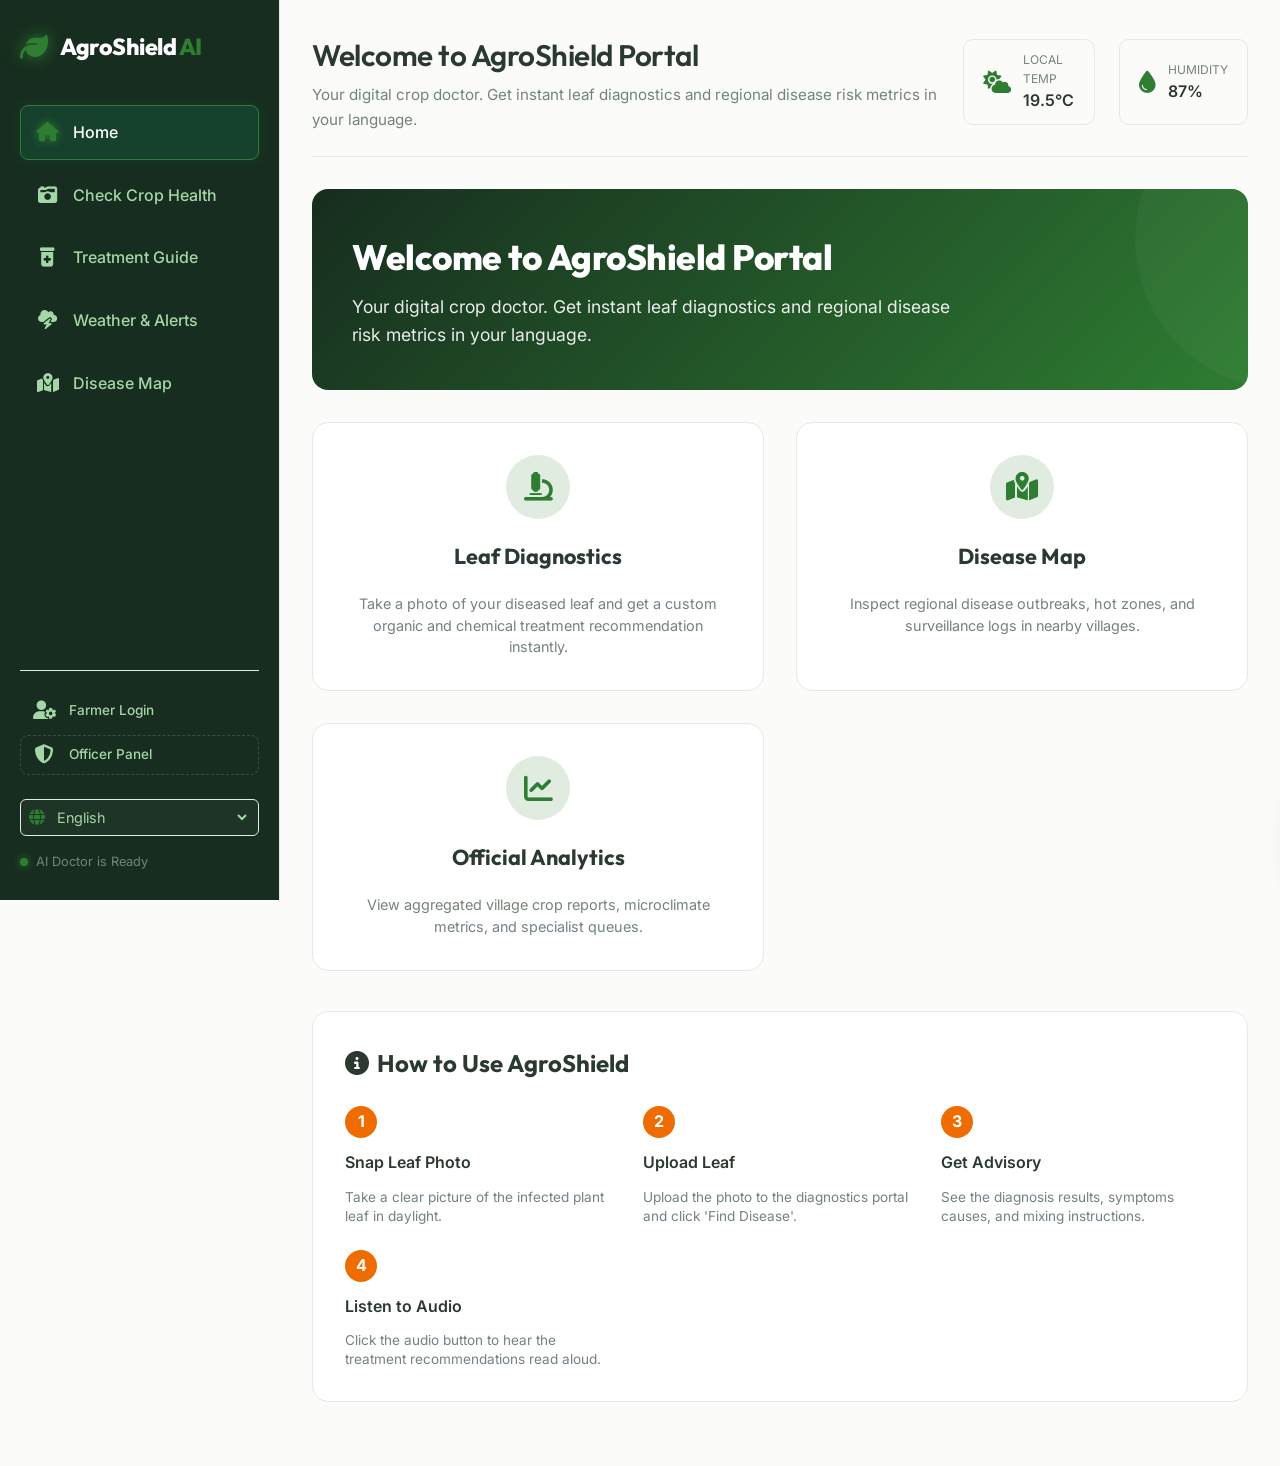
==== commit 74a1a78a: "Security: Refactor admin login to authenticate securely on the server side" ====
--- a/frontend/index.html
+++ b/frontend/index.html
@@ -567,11 +567,11 @@
                             <form id="adminLoginForm" onsubmit="return false;">
                                 <div class="form-group">
                                     <label for="adminEmail"><i class="fa-solid fa-envelope"></i> Officer Email</label>
-                                    <input type="email" id="adminEmail" required placeholder="admin@agroshield.com">
+                                    <input type="email" id="adminEmail" required placeholder="officer@agroshield.com">
                                 </div>
                                 <div class="form-group">
                                     <label for="adminPassword"><i class="fa-solid fa-lock"></i> Password</label>
-                                    <input type="password" id="adminPassword" required placeholder="admin123">
+                                    <input type="password" id="adminPassword" required placeholder="officer2026">
                                 </div>
                                 
                                 <button type="submit" class="btn btn-accent btn-large" style="width: 100%; margin-top: 1rem;">
--- a/frontend/css/style.css
+++ b/frontend/css/style.css
@@ -98,6 +98,7 @@
     font-size: 1.45rem;
     font-weight: 800;
     letter-spacing: -0.5px;
+    color: #ffffff;
 }
 
 .brand-name .highlight {
@@ -116,7 +117,7 @@
     align-items: center;
     gap: 1rem;
     padding: 0.85rem 1rem;
-    color: var(--text-muted);
+    color: #a5d6a7; /* Light sage green for contrast */
     text-decoration: none;
     border-radius: 8px;
     font-weight: 500;
@@ -133,8 +134,8 @@
 
 .nav-item:hover, .nav-item.active {
     color: #fff;
-    background-color: rgba(16, 185, 129, 0.08);
-    border-color: rgba(16, 185, 129, 0.2);
+    background-color: rgba(255, 255, 255, 0.08);
+    border-color: rgba(255, 255, 255, 0.15);
 }
 
 .nav-item.active {
@@ -173,7 +174,7 @@
 .lang-selector select {
     background: transparent;
     border: none;
-    color: var(--text-main);
+    color: #a5d6a7;
     width: 100%;
     outline: none;
     font-family: var(--font-family);
@@ -183,7 +184,7 @@
 
 .lang-selector select option {
     background-color: var(--bg-sidebar);
-    color: var(--text-main);
+    color: #ffffff;
 }
 
 .system-status {
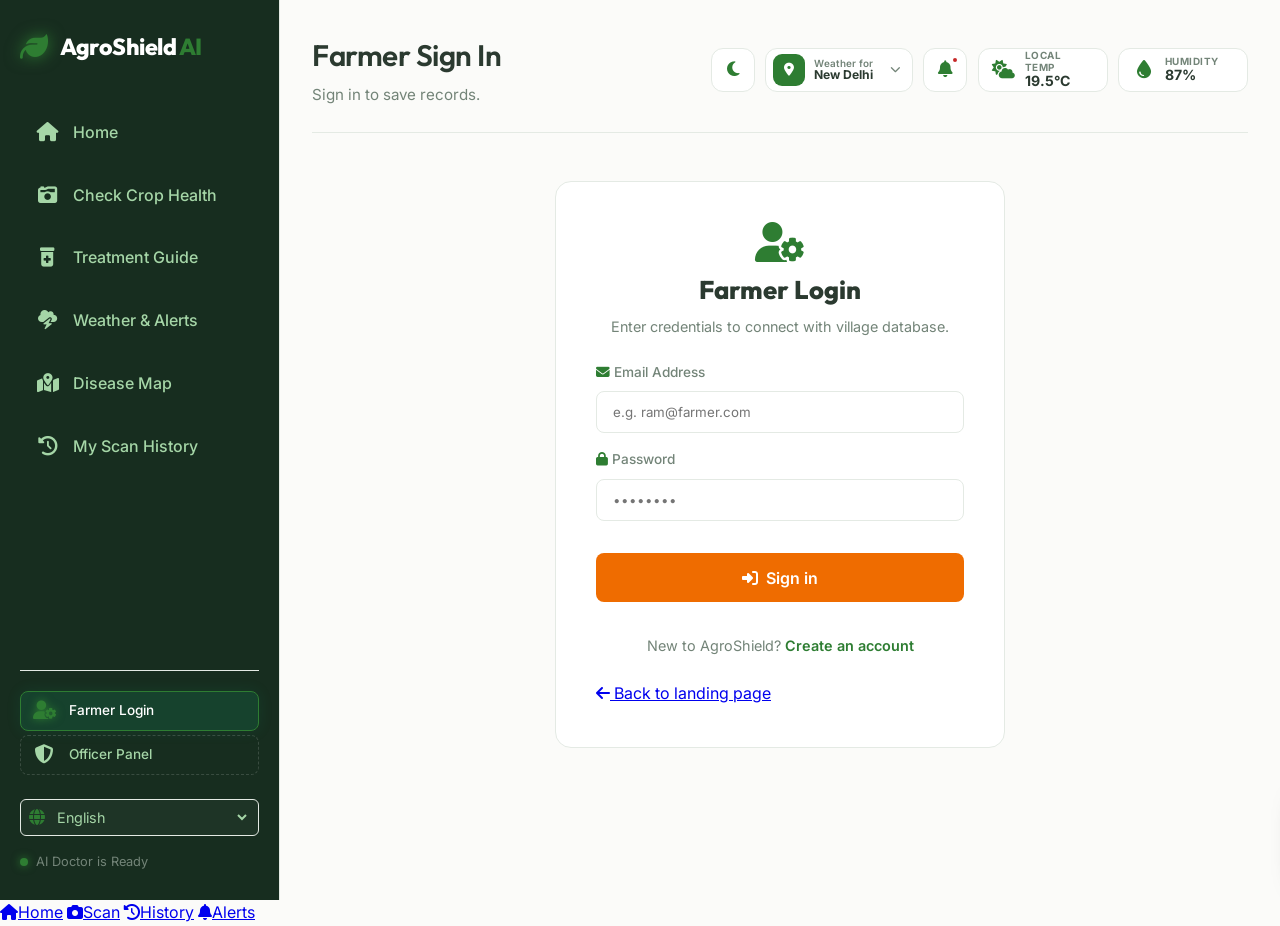
==== commit 06ca2743: "feat: publish full crop disease application" ====
--- a/frontend/index.html
+++ b/frontend/index.html
@@ -21,8 +21,21 @@
     <!-- Supabase JS Client -->
     <script src="https://cdn.jsdelivr.net/npm/@supabase/supabase-js@2"></script>
     
+    <!-- jsPDF for 1-Click PMFBY Insurance Claim Dossier -->
+    <script src="https://cdnjs.cloudflare.com/ajax/libs/jspdf/2.5.1/jspdf.umd.min.js"></script>
+    
+    <!-- Web App Manifest for PWA Offline Resilience -->
+    <link rel="manifest" href="manifest.json">
+    <meta name="theme-color" content="#059669">
+    <!-- Cache Invalidation for Clean Reloads -->
+    <script>
+        if ('caches' in window) {
+            caches.keys().then(keys => keys.forEach(k => { if (k !== 'agroshield-v14') caches.delete(k); }));
+        }
+    </script>
+    
     <!-- Custom Style -->
-    <link rel="stylesheet" href="css/style.css">
+    <link rel="stylesheet" href="css/style.css?v=14">
 </head>
 <body>
     <div class="app-container">
@@ -55,6 +68,10 @@
                     <i class="fa-solid fa-map-location-dot"></i>
                     <span data-translate="nav_map">Disease Map</span>
                 </a>
+                <a href="#" class="nav-item" data-view="history">
+                    <i class="fa-solid fa-clock-rotate-left"></i>
+                    <span>My Scan History</span>
+                </a>
 
                 <!-- Extension Officer Admin Panel Links -->
                 <a href="#" class="nav-item admin-only" data-view="official" style="display: none;">
@@ -128,7 +145,66 @@
                     <p id="viewSubtitle" data-translate="farmer_subtitle">Upload leaf symptoms for instant AI treatment protocols and local risk indexes.</p>
                 </div>
                 
-                <div class="header-actions">
+                    <div class="header-actions">
+                        <button class="header-icon-btn" id="themeToggleBtn" title="Toggle theme"><i class="fa-solid fa-moon"></i></button>
+                    <div class="location-wrap">
+                        <button class="location-chip" id="locationToggleBtn" type="button" title="Change area or city" aria-expanded="false">
+                            <span class="location-icon"><i class="fa-solid fa-location-dot"></i></span>
+                            <span class="location-copy"><small>Weather for</small><strong id="headerLocationName">New Delhi</strong></span>
+                            <i class="fa-solid fa-chevron-down location-chevron"></i>
+                        </button>
+                        <div class="location-panel" id="locationPanel" style="display: none;">
+                            <div class="location-panel-title"><i class="fa-solid fa-map-location-dot"></i><div><strong>Change area</strong><span>Select your nearest city for local weather.</span></div></div>
+                            <label for="citySelect">City</label>
+                            <input id="citySelect" list="cityOptions" value="New Delhi" placeholder="Search any city">
+                            <datalist id="cityOptions">
+                                <option value="Agra"><option value="Ahmedabad"><option value="Ajmer"><option value="Amritsar"><option value="Bengaluru"><option value="Bhopal"><option value="Bhubaneswar"><option value="Chandigarh"><option value="Chennai"><option value="Coimbatore"><option value="Dehradun"><option value="Faridabad"><option value="Ghaziabad"><option value="Gurugram"><option value="Guwahati"><option value="Gwalior"><option value="Hyderabad"><option value="Indore"><option value="Jaipur"><option value="Jammu"><option value="Jodhpur"><option value="Kanpur"><option value="Kochi"><option value="Kolkata"><option value="Lucknow"><option value="Ludhiana"><option value="Madurai"><option value="Meerut"><option value="Mumbai"><option value="Mysuru"><option value="Nagpur"><option value="Nashik"><option value="New Delhi"><option value="Noida"><option value="Patna"><option value="Pune"><option value="Raipur"><option value="Ranchi"><option value="Srinagar"><option value="Surat"><option value="Thiruvananthapuram"><option value="Udaipur"><option value="Vadodara"><option value="Varanasi"><option value="Vijayawada"><option value="Visakhapatnam">
+                            </datalist>
+                            <button class="location-apply-btn" id="applyCityBtn" type="button"><i class="fa-solid fa-check"></i> Update weather</button>
+                        </div>
+                    </div>
+                    <div class="notification-wrap">
+                        <button class="header-icon-btn" id="notificationBtn" title="Notifications"><i class="fa-solid fa-bell"></i><span class="notification-dot" id="notificationDot"></span></button>
+                        <div class="notification-panel" id="notificationPanel" style="display: none;">
+                            <div class="notif-header">
+                                <strong><i class="fa-solid fa-bell" style="color: var(--primary); margin-right: 0.4rem;"></i> Notifications</strong>
+                                <span class="badge badge-sm badge-emerald" id="notifCountBadge">2 new</span>
+                            </div>
+                            <div class="notif-list">
+                                <div class="notif-item">
+                                    <i class="fa-solid fa-cloud-rain" style="color: #38bdf8;"></i>
+                                    <div>
+                                        <strong>Rain alert within 48h</strong>
+                                        <p>Avoid spray applications before expected rainfall.</p>
+                                        <small>15m ago</small>
+                                    </div>
+                                </div>
+                                <div class="notif-item">
+                                    <i class="fa-solid fa-seedling" style="color: #4ade80;"></i>
+                                    <div>
+                                        <strong>Diagnostic advisory updated</strong>
+                                        <p>Organic recovery guide for your crop is ready.</p>
+                                        <small>1h ago</small>
+                                    </div>
+                                </div>
+                                <div class="notif-item">
+                                    <i class="fa-solid fa-bug" style="color: #fb923c;"></i>
+                                    <div>
+                                        <strong>Pest vector trap warning</strong>
+                                        <p>Surveillance sensor logged elevated aphid activity.</p>
+                                        <small>3h ago</small>
+                                    </div>
+                                </div>
+                            </div>
+                            <div class="notif-footer">
+                                <button type="button" class="btn-text-sm" id="clearNotifBtn"><i class="fa-solid fa-check-double"></i> Mark all as read</button>
+                            </div>
+                        </div>
+                    </div>
+                    <div class="header-user-chip" id="headerUserChip" style="display: none;">
+                        <span class="header-user-icon"><i class="fa-solid fa-user"></i></span>
+                        <span id="headerUserName">Farmer Friend</span>
+                    </div>
                     <div class="quick-stat">
                         <i class="fa-solid fa-cloud-sun"></i>
                         <div>
@@ -147,7 +223,7 @@
             </header>
 
             <!-- Views Container -->
-            <div class="content-body">
+            <div class="content-body" id="workspaceStart">
                 <!-- View 0: Home Landing Portal -->
                 <section id="view-home" class="view-section active">
                     <div class="hero-section">
@@ -199,6 +275,10 @@
                             </div>
                         </div>
                     </div>
+                    <div class="home-insights-grid">
+                        <section class="recent-scans-card"><div class="section-heading"><div><p class="eyebrow">ACTIVITY</p><h3>Recent scans</h3></div><button class="text-action" id="viewHistoryBtn">View all</button></div><div id="recentScansList" class="recent-scans-list"></div></section>
+                        <section class="empty-illustration-card" id="fieldFocusCard"><i class="fa-solid fa-camera-retro"></i><h3>Keep your field in focus</h3><p>Upload a follow-up photo after treatment to track recovery over time.</p><button class="btn btn-secondary btn-sm" id="followUpScanBtn">Add follow-up</button></section>
+                    </div>
                 </section>
                 
                 <!-- View 1: Check Crop Health (Leaf Scan Upload) -->
@@ -215,7 +295,7 @@
                                 <div class="upload-prompt">
                                     <i class="fa-solid fa-cloud-arrow-up upload-icon"></i>
                                     <h3 data-translate="upload_prompt_title">Upload or drop photo of sick leaf</h3>
-                                    <p data-translate="upload_prompt_desc">Supports Tomato, Potato, Pepper, Corn, Apple, Grape, Peach, Squash, Strawberry</p>
+                                    <p data-translate="upload_prompt_desc">Upload any leaf photo. The model recognizes its 42 trained classes across Apple, Blueberry, Cherry, Corn, Grape, Orange, Peach, Pepper, Potato, Raspberry, Rice, Soybean, Squash, Strawberry, and Tomato.</p>
                                     <button class="btn btn-primary" id="browseBtn" data-translate="browse_btn">Choose Photo</button>
                                 </div>
                                 <div class="upload-preview" id="uploadPreview" style="display: none;">
@@ -226,8 +306,15 @@
                                 </div>
                             </div>
                             
-                            <div class="form-group" style="margin-top: 1.5rem;">
-                                <label for="farmerNotes" data-translate="field_notes"><i class="fa-solid fa-pen"></i> Write any observations / notes (optional)</label>
+                            <p class="scan-model-note"><i class="fa-solid fa-circle-info"></i> Each photo is analyzed by the trained model. A leaf outside its trained crop and disease classes is marked as unsupported instead of being assigned a demo diagnosis.</p>
+                            
+                            <div class="form-group" style="margin-top: 1.25rem;">
+                                <div style="display: flex; justify-content: space-between; align-items: center; margin-bottom: 0.5rem;">
+                                    <label for="farmerNotes" data-translate="field_notes"><i class="fa-solid fa-pen"></i> Write observations or speak notes</label>
+                                    <button type="button" class="btn btn-secondary btn-sm" id="voiceNotesBtn" title="Speak in Hindi or English" style="padding: 0.25rem 0.65rem; font-size: 0.8rem; background: rgba(16, 185, 129, 0.15); border-color: rgba(16, 185, 129, 0.4); color: #6ee7b7;">
+                                        <i class="fa-solid fa-microphone"></i> <span id="voiceNotesTxt">Speak Notes (Kisan Vani)</span>
+                                    </button>
+                                </div>
                                 <textarea id="farmerNotes" placeholder="e.g., Spots appearing on lower leaves after rain..."></textarea>
                             </div>
 
@@ -266,7 +353,11 @@
                                 <i class="fa-solid fa-hourglass-start animate-pulse"></i>
                                 <h3 data-translate="awaiting_input">Waiting for leaf photo</h3>
                                 <p data-translate="awaiting_input_desc">Upload a photo of the sick leaf and click the button to see the disease and the treatment.</p>
-                                <button class="btn btn-primary" onclick="document.querySelector('[data-view=scan]').click()"><i class="fa-solid fa-camera-retro"></i> Go to Leaf Scanner</button>
+                                <div style="display: flex; gap: 0.75rem; margin-top: 1rem; flex-wrap: wrap; justify-content: center;">
+                                    <button class="btn btn-primary" onclick="document.querySelector('[data-view=scan]').click()"><i class="fa-solid fa-camera-retro"></i> Go to Leaf Scanner</button>
+                                    <button class="btn btn-secondary" id="loadDemoAdvisoryBtn" style="border-color: rgba(59, 130, 246, 0.5); color: #93c5fd;"><i class="fa-solid fa-flask"></i> Load Demo Report</button>
+                                    <button class="btn btn-secondary" id="directDemoWhatsAppBtn" style="background: rgba(34, 197, 94, 0.25); border-color: #22c55e; color: #86efac; font-weight: 700;"><i class="fa-brands fa-whatsapp"></i> ⚡ Test WhatsApp (To Phone)</button>
+                                </div>
                             </div>
 
                             <!-- Loading State -->
@@ -285,6 +376,7 @@
                                         <div class="meta-row">
                                             <span class="meta-item"><strong data-translate="crop_lbl">Plant Name:</strong> <span id="resCrop">Tomato</span></span>
                                             <span class="meta-item"><strong data-translate="confidence_lbl">Match Confidence:</strong> <span id="resConfidence">92%</span></span>
+                                            <span class="meta-item"><strong>GPS Location:</strong> <span id="resGPS">-</span></span>
                                         </div>
                                     </div>
                                 </div>
@@ -331,19 +423,179 @@
                                         <p><span data-translate="recheck_lbl">Check again after:</span> <strong id="advMonitoring">Every 7 days</strong></p>
                                     </div>
                                 </div>
+
+                                <!-- Explainable AI (Grad-CAM Saliency Map) -->
+                                <div class="adv-section" id="gradcamContainer" style="display: none; margin-top: 1.5rem; background: rgba(15, 23, 42, 0.5); border-radius: 12px; padding: 1.25rem; border: 1px solid rgba(16, 185, 129, 0.25);">
+                                    <div style="display: flex; justify-content: space-between; align-items: center; margin-bottom: 0.75rem; flex-wrap: wrap; gap: 0.5rem;">
+                                        <h4><i class="fa-solid fa-brain"></i> Explainable AI (Grad-CAM Saliency)</h4>
+                                        <button class="btn btn-secondary btn-sm" id="toggleGradcamBtn" style="padding: 0.35rem 0.75rem; font-size: 0.82rem;">
+                                            <i class="fa-solid fa-eye"></i> Show AI Attention Heatmap
+                                        </button>
+                                    </div>
+                                    <p style="font-size: 0.85rem; color: #94a3b8; margin-bottom: 0.75rem;">
+                                        Inspect the exact convolutional feature activations that drove the model's diagnostic verdict.
+                                    </p>
+                                    <div id="gradcamBox" style="text-align: center; display: none;">
+                                        <img id="gradcamDisplayImg" src="" alt="AI Focus Heatmap" style="max-height: 280px; max-width: 100%; border-radius: 8px; border: 1px solid rgba(16, 185, 129, 0.4); box-shadow: 0 4px 15px rgba(0,0,0,0.4);">
+                                        <p style="font-size: 0.8rem; color: #6ee7b7; margin-top: 0.5rem;">
+                                            <i class="fa-solid fa-circle-check"></i> Warm color spots (Red / Yellow) highlight the pathological lesions identified on this leaf.
+                                        </p>
+                                    </div>
+                                </div>
+
+                                <!-- Smart Dosage & Acreage Calculator Card -->
+                                <div class="adv-section highlight-border" id="dosageCalculatorCard" style="background: rgba(6, 78, 59, 0.22); border-radius: 12px; padding: 1.25rem; margin-top: 1.5rem; border: 1px solid rgba(16, 185, 129, 0.35);">
+                                    <div style="display: flex; justify-content: space-between; align-items: center; margin-bottom: 0.5rem; flex-wrap: wrap; gap: 0.5rem;">
+                                        <h4><i class="fa-solid fa-calculator"></i> Smart Dosage & Acreage Calculator</h4>
+                                        <span class="badge badge-emerald">Field Tailored</span>
+                                    </div>
+                                    <p style="font-size: 0.85rem; color: #cbd5e1; margin-bottom: 1rem;">
+                                        Calculate precise chemical grams, water liters, and pump tank measurements for your specific field acreage.
+                                    </p>
+                                    <div class="form-row">
+                                        <div class="form-group" style="flex: 1; min-width: 100px;">
+                                            <label for="landAreaInput"><i class="fa-solid fa-vector-square"></i> Land Area</label>
+                                            <input type="number" id="landAreaInput" min="0.1" step="0.1" value="1.0">
+                                        </div>
+                                        <div class="form-group" style="flex: 1; min-width: 120px;">
+                                            <label for="landUnitSelect"><i class="fa-solid fa-ruler-combined"></i> Unit</label>
+                                            <select id="landUnitSelect">
+                                                <option value="acre" selected>Acre</option>
+                                                <option value="bigha">Bigha (0.4 Acre)</option>
+                                                <option value="guntha">Guntha (0.025 Acre)</option>
+                                                <option value="hectare">Hectare (2.47 Acre)</option>
+                                            </select>
+                                        </div>
+                                        <div class="form-group" style="flex: 1.5; min-width: 170px;">
+                                            <label for="pumpTypeSelect"><i class="fa-solid fa-spray-can-sparkles"></i> Sprayer Pump</label>
+                                            <select id="pumpTypeSelect">
+                                                <option value="16" selected>16L Manual Knapsack</option>
+                                                <option value="20">20L Battery / Power Sprayer</option>
+                                                <option value="100">100L Tractor Boom Sprayer</option>
+                                            </select>
+                                        </div>
+                                    </div>
+                                    <div class="calc-results-grid" style="display: grid; grid-template-columns: repeat(auto-fit, minmax(130px, 1fr)); gap: 0.75rem; margin-top: 1rem;">
+                                        <div class="calc-box">
+                                            <span class="calc-lbl">Total Water</span>
+                                            <strong class="calc-val" id="calcWater">200 L</strong>
+                                        </div>
+                                        <div class="calc-box">
+                                            <span class="calc-lbl">Pump Fills</span>
+                                            <strong class="calc-val" id="calcTanks">12.5 Tanks</strong>
+                                        </div>
+                                        <div class="calc-box">
+                                            <span class="calc-lbl">Total Chemical</span>
+                                            <strong class="calc-val" id="calcChemical">400 g / ml</strong>
+                                        </div>
+                                        <div class="calc-box">
+                                            <span class="calc-lbl">Per Tank Mix</span>
+                                            <strong class="calc-val" id="calcPerTank">32 g (2 scoops)</strong>
+                                        </div>
+                                        <div class="calc-box">
+                                            <span class="calc-lbl">Estimated Cost</span>
+                                            <strong class="calc-val" id="calcCost">₹180 - ₹240</strong>
+                                        </div>
+                                    </div>
+                                </div>
+
+                                <!-- Stage-Wise 7-Day Treatment Plan & Tracker -->
+                                <div class="adv-section" id="treatmentTrackerCard" style="margin-top: 1.5rem; background: rgba(15, 23, 42, 0.4); border-radius: 12px; padding: 1.25rem; border: 1px solid rgba(255, 255, 255, 0.08);">
+                                    <div style="display: flex; justify-content: space-between; align-items: center; margin-bottom: 0.5rem; flex-wrap: wrap; gap: 0.5rem;">
+                                        <h4><i class="fa-solid fa-list-check"></i> 7-Day Recovery & Treatment Plan</h4>
+                                        <span class="badge badge-teal" id="treatmentProgressBadge">0% Complete</span>
+                                    </div>
+                                    <div class="progress-bar-container" style="background: rgba(255,255,255,0.1); height: 8px; border-radius: 4px; overflow: hidden; margin-bottom: 1rem;">
+                                        <div id="treatmentProgressBar" style="width: 0%; height: 100%; background: #10b981; transition: width 0.3s ease;"></div>
+                                    </div>
+                                    <div class="tracker-steps" id="trackerStepsContainer" style="display: flex; flex-direction: column; gap: 0.65rem;">
+                                        <!-- Injected dynamically -->
+                                    </div>
+                                </div>
+
+                                <!-- Nearest Krishi Vigyan Kendra (KVK) Referral Card -->
+                                <div class="adv-section" id="kvkCard" style="margin-top: 1.5rem; background: rgba(30, 41, 59, 0.45); border-radius: 12px; padding: 1.25rem; border-left: 4px solid #3b82f6;">
+                                    <div style="display: flex; justify-content: space-between; align-items: center; margin-bottom: 0.4rem; flex-wrap: wrap; gap: 0.4rem;">
+                                        <h4><i class="fa-solid fa-building-wheat"></i> Nearest Krishi Vigyan Kendra (KVK)</h4>
+                                        <span class="badge badge-indigo" id="kvkDistanceBadge">KVK Hub</span>
+                                    </div>
+                                    <p style="font-size: 0.82rem; color: #94a3b8; margin-bottom: 0.6rem;">Official ICAR agricultural science center for lab diagnostics, seed certification, and expert referral.</p>
+                                    <div style="font-size: 0.88rem; line-height: 1.6;" id="kvkDetails">
+                                        <p><strong id="kvkName" style="color: #93c5fd;">ICAR-NDRI Krishi Vigyan Kendra</strong> (<span id="kvkDistKm">Nearby</span>)</p>
+                                        <p><i class="fa-solid fa-user-doctor"></i> <span id="kvkScientist">Dr. Ramesh Kumar (Senior Agronomist)</span></p>
+                                        <p><i class="fa-solid fa-phone"></i> <a href="tel:+911842259023" id="kvkPhoneLink" style="color: #60a5fa; font-weight: 600;">+91-184-2259023</a> &nbsp;|&nbsp; <i class="fa-solid fa-envelope"></i> <span id="kvkEmail">kvkkarnal@icar.gov.in</span></p>
+                                    </div>
+                                </div>
                                 
-                                <div class="advisory-actions" style="margin-top: 1.5rem; display: flex; gap: 1rem;">
-                                    <button class="btn btn-secondary" id="speakAdvisoryBtn" style="flex: 1;"><i class="fa-solid fa-volume-high"></i> <span data-translate="speak_advisory">Listen to Advisory (Voice)</span></button>
-                                    <button class="btn btn-warning" id="flagExpertBtn" style="flex: 1;"><i class="fa-solid fa-circle-exclamation"></i> Flag for Expert Review</button>
-                                    <button class="btn btn-secondary" id="downloadPDFBtn" style="display: none;"><i class="fa-solid fa-file-pdf"></i> Download</button>
-                                </div>
-                            </div>
-                        </div>
-                    </div>
+                                <!-- 1-Click Kisan Phone Alert Section (WhatsApp Advisory) -->
+                                <div class="adv-section" id="phoneAdvisoryCard" style="margin-top: 1.5rem; background: linear-gradient(135deg, rgba(20, 83, 45, 0.3), rgba(15, 23, 42, 0.65)); border-radius: 12px; padding: 1.25rem; border: 1px solid rgba(34, 197, 94, 0.4); box-shadow: 0 4px 20px rgba(0, 0, 0, 0.25);">
+                                    <div style="display: flex; justify-content: space-between; align-items: center; margin-bottom: 0.75rem; flex-wrap: wrap; gap: 0.5rem;">
+                                        <div style="display: flex; align-items: center; gap: 0.6rem;">
+                                            <div style="width: 38px; height: 38px; border-radius: 8px; background: rgba(34, 197, 94, 0.2); display: flex; align-items: center; justify-content: center; color: #4ade80; font-size: 1.25rem;">
+                                                <i class="fa-brands fa-whatsapp"></i>
+                                            </div>
+                                            <div>
+                                                <h4 style="margin: 0; color: #f8fafc; font-size: 1rem;"><i class="fa-brands fa-whatsapp" style="color: #4ade80; margin-right: 4px;"></i> 1-Click Kisan Phone Advisory (WhatsApp)</h4>
+                                                <p style="margin: 0; font-size: 0.78rem; color: #94a3b8;">Instantly send diagnosis, chemical dosage & natural remedies directly to your mobile via WhatsApp</p>
+                                            </div>
+                                        </div>
+                                        <span class="badge badge-emerald"><i class="fa-brands fa-whatsapp"></i> Free & Instant</span>
+                                    </div>
+
+                                    <!-- 1-Click Send Input Group -->
+                                    <div style="display: flex; gap: 0.6rem; align-items: stretch; flex-wrap: wrap; margin-top: 0.75rem;">
+                                        <div style="position: relative; flex: 1 1 220px; min-width: 180px;">
+                                            <span style="position: absolute; left: 12px; top: 50%; transform: translateY(-50%); color: #94a3b8; font-size: 0.9rem; font-weight: 600;">+91</span>
+                                            <input type="tel" id="smsDirectPhone" value="9876543210" maxlength="10" placeholder="10-digit Mobile Number" style="width: 100%; height: 44px; padding-left: 2.8rem; padding-right: 0.75rem; background: rgba(15, 23, 42, 0.7); border: 1px solid rgba(34, 197, 94, 0.4); border-radius: 8px; color: #f8fafc; font-size: 0.95rem; font-weight: 500; font-family: monospace;">
+                                        </div>
+                                        <button class="btn btn-primary" id="sendWhatsAppBtn" style="flex: 1 1 auto; height: 44px; padding: 0 1.5rem; background: linear-gradient(135deg, #16a34a, #15803d); border: 1px solid #4ade80; color: #ffffff; font-weight: 700; font-size: 0.95rem; display: flex; align-items: center; justify-content: center; gap: 0.6rem; border-radius: 8px; box-shadow: 0 4px 15px rgba(34, 197, 94, 0.35); cursor: pointer; transition: all 0.2s ease;">
+                                            <i class="fa-brands fa-whatsapp" style="font-size: 1.25rem;"></i>
+                                            <span>Send Advisory to Phone (WhatsApp)</span>
+                                        </button>
+                                    </div>
+
+                                    <!-- Live Delivery Confirmation Box -->
+                                    <div id="smsDeliveryReceipt" style="display: none; margin-top: 1rem; background: rgba(6, 78, 59, 0.35); border: 1px solid rgba(16, 185, 129, 0.5); border-radius: 8px; padding: 0.9rem 1rem; transition: all 0.3s ease;">
+                                        <div style="display: flex; justify-content: space-between; align-items: center; margin-bottom: 0.4rem; flex-wrap: wrap; gap: 0.4rem;">
+                                            <span style="color: #6ee7b7; font-weight: 600; font-size: 0.88rem;" id="smsReceiptTitle"><i class="fa-brands fa-whatsapp"></i> WhatsApp Advisory Dispatched!</span>
+                                            <span style="font-size: 0.75rem; color: #a7f3d0; background: rgba(16, 185, 129, 0.2); padding: 0.15rem 0.5rem; border-radius: 4px;" id="smsReceiptId">Ref: WA-IND-OK</span>
+                                        </div>
+                                        <div style="font-size: 0.82rem; color: #cbd5e1; line-height: 1.5;">
+                                            <p style="margin: 0.2rem 0;"><strong>Recipient:</strong> <span id="smsReceiptPhone" style="color: #93c5fd;">+91-9876543210</span> &nbsp;|&nbsp; <strong>Channel:</strong> <span id="smsReceiptGateway" style="color: #6ee7b7;">WhatsApp Direct Handset Protocol</span></p>
+                                            <p style="margin: 0.2rem 0; font-size: 0.78rem; color: #94a3b8;" id="smsReceiptNote"></p>
+                                            <p style="margin: 0.3rem 0 0 0; background: rgba(0, 0, 0, 0.35); padding: 0.5rem 0.75rem; border-radius: 6px; font-family: monospace; font-size: 0.8rem; color: #e2e8f0; border-left: 3px solid #10b981; white-space: pre-wrap;" id="smsReceiptText">
+                                                Advisory message sent to WhatsApp...
+                                            </p>
+                                        </div>
+                                    </div>
+                                </div>
+                                
+                                <div class="advisory-actions" style="margin-top: 1.25rem; display: flex; flex-wrap: wrap; gap: 0.75rem;">
+                                    <button class="btn btn-secondary" id="speakAdvisoryBtn" style="flex: 1 1 180px;"><i class="fa-solid fa-volume-high"></i> <span data-translate="speak_advisory">Listen (Voice)</span></button>
+                                    <button class="btn btn-primary" id="downloadPDFBtn" style="flex: 1 1 230px; background: linear-gradient(135deg, #059669, #0d9488); border-color: #10b981;"><i class="fa-solid fa-file-shield"></i> <span>PMFBY Claim PDF</span></button>
+                                    <button class="btn btn-warning" id="flagExpertBtn" style="flex: 1 1 160px;"><i class="fa-solid fa-circle-exclamation"></i> Flag Expert Review</button>
+                                </div>
+                            </div>
+                        </div>
+                    </div>
+                </section>
+
+                <section id="view-history" class="view-section">
+                    <div class="card glass"><div class="card-header"><h2><i class="fa-solid fa-clock-rotate-left"></i> My Scan History</h2><span class="badge badge-emerald" id="historyCount">0 scans</span></div><div class="card-content"><div id="scanHistoryList" class="history-list"></div></div></div>
+                    <div class="treatment-tracker-card"><div><p class="eyebrow">RECOVERY TRACKER</p><h3>7-day treatment follow-up</h3><p>Track each action and upload a fresh leaf photo when you are ready.</p></div><div class="tracker-steps"><label><input type="checkbox" class="tracker-check"> Day 1: Apply recommended treatment</label><label><input type="checkbox" class="tracker-check"> Day 3: Inspect affected leaves</label><label><input type="checkbox" class="tracker-check"> Day 7: Upload a follow-up scan</label></div></div>
                 </section>
 
                 <!-- View 1.8: Weather Risk Forecast & Sensors -->
                 <section id="view-alerts" class="view-section">
+                    <div id="outbreakAlertBanner" class="outbreak-banner" style="display: none; margin-bottom: 1.5rem;">
+                        <div class="banner-icon"><i class="fa-solid fa-triangle-exclamation fa-beat-fade"></i></div>
+                        <div class="banner-content">
+                            <strong id="bannerTitle">Regional Disease Alert</strong>
+                            <p id="bannerDesc">High incidence of disease reported in nearby fields.</p>
+                            <span class="banner-tag" id="bannerTag">Preventive Advisory Active</span>
+                        </div>
+                        <button class="banner-action-btn" id="bannerActionBtn"><i class="fa-solid fa-map-location-dot"></i> Inspect Map Hotspots</button>
+                    </div>
                     <div class="grid-2col">
                         <!-- Sensor Input Card -->
                         <div class="card glass">
@@ -445,12 +697,119 @@
                                 <div><span class="legend-color legend-red"></span> High Severity Outbreak</div>
                                 <div><span class="legend-color legend-purple"></span> Pest Hotspot (Traps > 10)</div>
                             </div>
+                            <!-- Geological Conditions Floating Panel -->
+                            <div id="geological-panel" class="geo-panel glass hidden">
+                                <div class="geo-panel-header">
+                                    <h3><i class="fa-solid fa-mountain-sun"></i> Geological Analysis</h3>
+                                    <button id="closeGeoPanelBtn" class="close-btn">&times;</button>
+                                </div>
+                                <div class="geo-panel-body">
+                                    <div class="geo-coords">
+                                        <span class="geo-coord-badge">Lat: <span id="geo-lat">-</span></span>
+                                        <span class="geo-coord-badge">Lng: <span id="geo-lng">-</span></span>
+                                    </div>
+                                    
+                                    <div class="geo-section-title">Soil Texture</div>
+                                    <div class="soil-bar-container">
+                                        <div class="soil-bar-labels">
+                                            <span>Clay: <span id="geo-clay">-</span>%</span>
+                                            <span>Silt: <span id="geo-silt">-</span>%</span>
+                                            <span>Sand: <span id="geo-sand">-</span>%</span>
+                                        </div>
+                                        <div class="soil-composition-bar">
+                                            <div id="geo-clay-bar" class="soil-bar-part clay-color"></div>
+                                            <div id="geo-silt-bar" class="soil-bar-part silt-color"></div>
+                                            <div id="geo-sand-bar" class="soil-bar-part sand-color"></div>
+                                        </div>
+                                    </div>
+
+                                    <div class="geo-section-title">Soil Attributes</div>
+                                    <div class="geo-metrics-grid">
+                                        <div class="geo-metric-card">
+                                            <div class="geo-metric-icon"><i class="fa-solid fa-vial"></i></div>
+                                            <div class="geo-metric-info">
+                                                <span class="geo-metric-label">Soil pH</span>
+                                                <span class="geo-metric-value" id="geo-ph">-</span>
+                                            </div>
+                                        </div>
+                                        <div class="geo-metric-card">
+                                            <div class="geo-metric-icon"><i class="fa-solid fa-droplet"></i></div>
+                                            <div class="geo-metric-info">
+                                                <span class="geo-metric-label">Moisture</span>
+                                                <span class="geo-metric-value" id="geo-moisture">-</span>
+                                            </div>
+                                        </div>
+                                        <div class="geo-metric-card">
+                                            <div class="geo-metric-icon"><i class="fa-solid fa-seedling"></i></div>
+                                            <div class="geo-metric-info">
+                                                <span class="geo-metric-label">Soil Type</span>
+                                                <span class="geo-metric-value" id="geo-type">-</span>
+                                            </div>
+                                        </div>
+                                        <div class="geo-metric-card">
+                                            <div class="geo-metric-icon"><i class="fa-solid fa-leaf"></i></div>
+                                            <div class="geo-metric-info">
+                                                <span class="geo-metric-label">Org. Matter</span>
+                                                <span class="geo-metric-value" id="geo-organic">-</span>
+                                            </div>
+                                        </div>
+                                    </div>
+
+                                    <div class="geo-section-title">Nutrients (NPK)</div>
+                                    <div class="geo-nutrients-container">
+                                        <div class="nutrient-progress">
+                                            <div class="nutrient-info">
+                                                <span>Nitrogen (N)</span>
+                                                <span id="geo-nitrogen">-</span>
+                                            </div>
+                                            <div class="progress-track"><div id="geo-n-bar" class="progress-fill n-fill"></div></div>
+                                        </div>
+                                        <div class="nutrient-progress">
+                                            <div class="nutrient-info">
+                                                <span>Phosphorus (P)</span>
+                                                <span id="geo-phosphorus">-</span>
+                                            </div>
+                                            <div class="progress-track"><div id="geo-p-bar" class="progress-fill p-fill"></div></div>
+                                        </div>
+                                        <div class="nutrient-progress">
+                                            <div class="nutrient-info">
+                                                <span>Potassium (K)</span>
+                                                <span id="geo-potassium">-</span>
+                                            </div>
+                                            <div class="progress-track"><div id="geo-k-bar" class="progress-fill k-fill"></div></div>
+                                        </div>
+                                    </div>
+
+                                    <div class="geo-section-title">Geographical Details</div>
+                                    <div class="geo-metrics-grid">
+                                        <div class="geo-metric-card">
+                                            <div class="geo-metric-icon"><i class="fa-solid fa-water-ladder"></i></div>
+                                            <div class="geo-metric-info">
+                                                <span class="geo-metric-label">Water Table</span>
+                                                <span class="geo-metric-value" id="geo-water-table">-</span>
+                                            </div>
+                                        </div>
+                                        <div class="geo-metric-card">
+                                            <div class="geo-metric-icon"><i class="fa-solid fa-arrow-up-right-dots"></i></div>
+                                            <div class="geo-metric-info">
+                                                <span class="geo-metric-label">Elevation</span>
+                                                <span class="geo-metric-value" id="geo-elevation">-</span>
+                                            </div>
+                                        </div>
+                                    </div>
+                                    <div class="geo-zone-card">
+                                        <div class="geo-zone-label">Agro-Ecological Zone</div>
+                                        <div class="geo-zone-value" id="geo-zone">-</div>
+                                    </div>
+                                </div>
+                            </div>
                         </div>
                     </div>
                 </section>
 
                 <!-- View 3: Official Analytics & Expert Validation -->
                 <section id="view-official" class="view-section">
+                    <div class="admin-toolbar"><div><p class="eyebrow">OFFICER WORKSPACE</p><h2>Monitor field reports</h2></div><div class="admin-filter-chips"><button class="admin-filter-chip active" data-admin-filter="all">All reports</button><button class="admin-filter-chip" data-admin-filter="Unverified">Needs review</button><button class="admin-filter-chip" data-admin-filter="High">High risk</button></div></div>
                     <!-- Dashboard Indicators -->
                     <div class="indicators-row">
                         <div class="indicator-card glass">
@@ -550,6 +909,7 @@
                                 <span id="authToggleText">New Farmer?</span> 
                                 <a href="#" id="authToggleLink">Register here</a>
                             </div>
+                            <a class="auth-back-link" href="/"><i class="fa-solid fa-arrow-left"></i> Back to landing page</a>
                         </div>
                     </div>
                 </section>
@@ -567,11 +927,11 @@
                             <form id="adminLoginForm" onsubmit="return false;">
                                 <div class="form-group">
                                     <label for="adminEmail"><i class="fa-solid fa-envelope"></i> Officer Email</label>
-                                    <input type="email" id="adminEmail" required placeholder="officer@agroshield.com">
+                                    <input type="email" id="adminEmail" required placeholder="Enter officer email...">
                                 </div>
                                 <div class="form-group">
                                     <label for="adminPassword"><i class="fa-solid fa-lock"></i> Password</label>
-                                    <input type="password" id="adminPassword" required placeholder="officer2026">
+                                    <input type="password" id="adminPassword" required placeholder="••••••••">
                                 </div>
                                 
                                 <button type="submit" class="btn btn-accent btn-large" style="width: 100%; margin-top: 1rem;">
@@ -600,6 +960,13 @@
             </div>
         </main>
     </div>
+
+    <nav class="mobile-bottom-nav" aria-label="Mobile navigation">
+        <a href="#" class="mobile-nav-item" data-mobile-view="home"><i class="fa-solid fa-house"></i><span>Home</span></a>
+        <a href="#" class="mobile-nav-item" data-mobile-view="scan"><i class="fa-solid fa-camera"></i><span>Scan</span></a>
+        <a href="#" class="mobile-nav-item" data-mobile-view="history"><i class="fa-solid fa-clock-rotate-left"></i><span>History</span></a>
+        <a href="#" class="mobile-nav-item" data-mobile-view="alerts"><i class="fa-solid fa-bell"></i><span>Alerts</span></a>
+    </nav>
 
     <!-- Notification Toast -->
     <div id="toast" class="toast">
@@ -610,7 +977,10 @@
         </div>
     </div>
     
+    <!-- Configuration -->
+    <script src="js/config.js"></script>
+    
     <!-- Custom JS App -->
-    <script src="js/app.js"></script>
+    <script src="js/app.js?v=14"></script>
 </body>
 </html>
--- a/frontend/css/style.css
+++ b/frontend/css/style.css
@@ -241,34 +241,326 @@
 
 .header-actions {
     display: flex;
-    gap: 1.5rem;
+    align-items: center;
+    gap: 0.65rem;
+    flex-wrap: nowrap;
+}
+
+.location-wrap {
+    position: relative;
+    flex-shrink: 0;
+}
+
+.location-chip {
+    height: 44px;
+    display: inline-flex;
+    align-items: center;
+    gap: .55rem;
+    padding: .3rem .65rem .3rem .4rem;
+    border: 1px solid var(--border-color);
+    border-radius: 12px;
+    color: var(--text-main);
+    background: var(--bg-card);
+    cursor: pointer;
+    font-family: inherit;
+    text-align: left;
+    transition: var(--transition);
+}
+
+.location-chip:hover,
+.location-chip[aria-expanded="true"] {
+    border-color: var(--primary);
+    background: var(--primary-glow);
+    transform: translateY(-1px);
+}
+
+.location-icon {
+    display: grid;
+    width: 32px;
+    height: 32px;
+    place-items: center;
+    border-radius: 9px;
+    color: #fff;
+    background: var(--primary);
+}
+
+.location-copy { display: grid; min-width: 68px; line-height: 1.05; }
+.location-copy small { color: var(--text-muted); font-size: .62rem; font-weight: 600; }
+.location-copy strong { max-width: 100px; overflow: hidden; color: var(--text-main); font-size: .76rem; text-overflow: ellipsis; white-space: nowrap; }
+.location-chevron { color: var(--text-muted); font-size: .66rem; }
+
+.location-panel {
+    position: absolute;
+    top: 53px;
+    right: 0;
+    z-index: 1001;
+    width: 260px;
+    padding: 1rem;
+    border: 1px solid var(--border-color);
+    border-radius: 14px;
+    color: var(--text-main);
+    background: var(--bg-card);
+    box-shadow: 0 16px 40px rgba(0, 0, 0, .16);
+}
+
+.location-panel-title { display: flex; align-items: flex-start; gap: .65rem; margin-bottom: .85rem; }
+.location-panel-title > i { margin-top: .1rem; color: var(--primary); }
+.location-panel-title strong { display: block; font-size: .88rem; }
+.location-panel-title span { display: block; margin-top: .1rem; color: var(--text-muted); font-size: .7rem; line-height: 1.35; }
+.location-panel label { display: block; margin-bottom: .35rem; color: var(--text-muted); font-size: .72rem; font-weight: 700; }
+.location-panel input { width: 100%; padding: .58rem .65rem; border: 1px solid var(--border-color); border-radius: 8px; color: var(--text-main); background: var(--bg-main); font: inherit; font-size: .82rem; }
+.location-panel input:focus { outline: 2px solid var(--primary-glow); border-color: var(--primary); }
+.location-apply-btn { width: 100%; margin-top: .75rem; padding: .6rem .75rem; border: 0; border-radius: 8px; color: #fff; background: var(--primary); cursor: pointer; font: inherit; font-size: .78rem; font-weight: 700; }
+.location-apply-btn:hover { background: var(--primary-hover); }
+
+.header-icon-btn {
+    position: relative;
+    width: 44px;
+    height: 44px;
+    min-width: 44px;
+    min-height: 44px;
+    max-height: 44px;
+    display: inline-flex;
+    align-items: center;
+    justify-content: center;
+    border: 1px solid var(--border-color);
+    border-radius: 12px;
+    background: var(--bg-card);
+    color: var(--primary);
+    cursor: pointer;
+    font-size: 1.05rem;
+    transition: var(--transition);
+    box-sizing: border-box;
+    flex-shrink: 0;
+}
+
+.header-icon-btn:hover {
+    border-color: var(--primary);
+    background: var(--primary-glow);
+    color: var(--primary-hover);
+    transform: translateY(-1px);
+}
+
+.notification-wrap {
+    position: relative;
+    display: inline-flex;
+    align-items: center;
+    height: 44px;
+    min-height: 44px;
+    max-height: 44px;
+    flex-shrink: 0;
+}
+
+.notification-dot {
+    position: absolute;
+    top: 7px;
+    right: 7px;
+    width: 8px;
+    height: 8px;
+    background: var(--danger);
+    border-radius: 50%;
+    border: 2px solid var(--bg-card);
+    pointer-events: none;
+    transition: opacity 0.2s;
+}
+
+.notification-panel {
+    position: absolute;
+    top: 52px;
+    right: 0;
+    z-index: 1000;
+    width: 320px;
+    background: var(--bg-card);
+    border: 1px solid var(--border-color);
+    border-radius: 14px;
+    padding: 1rem;
+    box-shadow: 0 16px 40px rgba(0, 0, 0, 0.16);
+    color: var(--text-main);
+    box-sizing: border-box;
+    animation: fadeIn 0.2s ease;
+}
+
+.notif-header {
+    display: flex;
+    align-items: center;
+    justify-content: space-between;
+    padding-bottom: 0.65rem;
+    border-bottom: 1px solid var(--border-color);
+    margin-bottom: 0.5rem;
+}
+
+.notif-header strong {
+    font-size: 0.88rem;
+    font-weight: 700;
+    color: var(--text-main);
+    display: flex;
+    align-items: center;
+}
+
+.notif-list {
+    display: flex;
+    flex-direction: column;
+    gap: 0.4rem;
+}
+
+.notif-item {
+    display: flex;
+    gap: 0.65rem;
+    padding: 0.55rem;
+    border-radius: 8px;
+    transition: background 0.15s;
+    align-items: flex-start;
+}
+
+.notif-item:hover {
+    background: rgba(46, 125, 50, 0.08);
+}
+
+.notif-item > i {
+    font-size: 1rem;
+    margin-top: 0.2rem;
+    flex-shrink: 0;
+}
+
+.notif-item strong {
+    display: block;
+    font-size: 0.8rem;
+    font-weight: 600;
+    color: var(--text-main);
+    line-height: 1.25;
+}
+
+.notif-item p {
+    font-size: 0.75rem;
+    color: var(--text-muted);
+    margin: 0.15rem 0 0.25rem 0;
+    line-height: 1.35;
+}
+
+.notif-item small {
+    font-size: 0.68rem;
+    color: var(--text-muted);
+}
+
+.notif-footer {
+    border-top: 1px solid var(--border-color);
+    padding-top: 0.5rem;
+    margin-top: 0.4rem;
+    text-align: center;
+}
+
+.btn-text-sm {
+    background: transparent;
+    border: none;
+    color: var(--primary);
+    font-size: 0.78rem;
+    font-weight: 600;
+    cursor: pointer;
+    padding: 0.3rem 0.6rem;
+    border-radius: 6px;
+    transition: background 0.15s;
+}
+
+.btn-text-sm:hover {
+    background: var(--primary-glow);
+}
+
+.header-user-chip {
+    height: 44px;
+    min-height: 44px;
+    max-height: 44px;
+    display: inline-flex;
+    align-items: center;
+    gap: 0.65rem;
+    padding: 0 1rem 0 0.45rem;
+    border: 1px solid var(--border-color);
+    background: var(--bg-card);
+    border-radius: 12px;
+    color: var(--text-main);
+    font-size: 0.88rem;
+    font-weight: 600;
+    box-sizing: border-box;
+    flex-shrink: 0;
+    cursor: pointer;
+    transition: var(--transition);
+}
+
+.header-user-chip:hover {
+    border-color: var(--primary);
+    background: var(--primary-glow);
+    transform: translateY(-1px);
+    box-shadow: 0 2px 8px rgba(0,0,0,0.06);
+}
+
+.header-user-icon {
+    display: grid;
+    place-items: center;
+    width: 32px;
+    height: 32px;
+    border-radius: 50%;
+    color: #fff;
+    background: var(--primary);
+    font-size: 0.85rem;
+    flex-shrink: 0;
 }
 
 .quick-stat {
-    display: flex;
-    align-items: center;
-    gap: 0.75rem;
-    background: rgba(255, 255, 255, 0.02);
+    height: 44px;
+    min-height: 44px;
+    max-height: 44px;
+    display: inline-flex;
+    align-items: center;
+    gap: 0.65rem;
+    padding: 0 0.85rem;
+    background: var(--bg-card);
     border: 1px solid var(--border-color);
-    padding: 0.65rem 1.2rem;
-    border-radius: 10px;
+    border-radius: 12px;
+    box-sizing: border-box;
+    flex-shrink: 0;
+    width: 130px;
+    min-width: 130px;
+    max-width: 130px;
+    cursor: pointer;
+    transition: var(--transition);
+}
+
+.quick-stat:hover {
+    border-color: var(--primary);
+    background: var(--primary-glow);
+    transform: translateY(-1px);
+    box-shadow: 0 2px 8px rgba(0,0,0,0.06);
 }
 
 .quick-stat i {
-    font-size: 1.4rem;
+    font-size: 1.15rem;
     color: var(--primary);
+    display: flex;
+    align-items: center;
+    justify-content: center;
+    width: 22px;
+    flex-shrink: 0;
+}
+
+.quick-stat > div {
+    display: flex;
+    flex-direction: column;
+    justify-content: center;
+    line-height: 1.15;
 }
 
 .stat-lbl {
     display: block;
-    font-size: 0.75rem;
+    font-size: 0.62rem;
+    font-weight: 700;
     color: var(--text-muted);
     text-transform: uppercase;
+    letter-spacing: 0.05em;
 }
 
 .stat-val {
-    font-size: 1rem;
-    font-weight: 600;
+    font-size: 0.88rem;
+    font-weight: 700;
+    color: var(--text-main);
 }
 
 /* View Sections */
@@ -1491,3 +1783,901 @@
     box-shadow: 0 0 15px var(--accent-glow);
 }
 
+/* Geological Floating Panel */
+.geo-panel {
+    position: absolute;
+    top: 20px;
+    right: 20px;
+    width: 350px;
+    max-height: calc(100% - 40px);
+    z-index: 1001; /* Above leaflet overlays */
+    background: rgba(13, 23, 17, 0.92); /* Dark forest glass background */
+    color: #f1f5f9;
+    border: 1px solid rgba(165, 214, 167, 0.2);
+    border-radius: 16px;
+    padding: 1.25rem;
+    box-shadow: 0 15px 40px rgba(0, 0, 0, 0.6);
+    overflow-y: auto;
+    transition: transform 0.3s cubic-bezier(0.4, 0, 0.2, 1), opacity 0.3s ease;
+    backdrop-filter: blur(16px);
+    -webkit-backdrop-filter: blur(16px);
+}
+
+.geo-panel.hidden {
+    display: none !important;
+}
+
+.geo-panel-header {
+    display: flex;
+    justify-content: space-between;
+    align-items: center;
+    border-bottom: 1px solid rgba(255, 255, 255, 0.1);
+    padding-bottom: 0.75rem;
+    margin-bottom: 0.75rem;
+}
+
+.geo-panel-header h3 {
+    font-size: 1.05rem;
+    font-weight: 600;
+    color: #81c784; /* Soft primary green */
+    display: flex;
+    align-items: center;
+    gap: 0.5rem;
+}
+
+.geo-panel-header .close-btn {
+    background: none;
+    border: none;
+    color: #94a3b8;
+    font-size: 1.5rem;
+    cursor: pointer;
+    line-height: 1;
+    transition: color 0.2s;
+}
+
+.geo-panel-header .close-btn:hover {
+    color: #ef4444;
+}
+
+.geo-panel-body {
+    display: flex;
+    flex-direction: column;
+    gap: 1rem;
+}
+
+.geo-coords {
+    display: flex;
+    gap: 0.5rem;
+    justify-content: center;
+}
+
+.geo-coord-badge {
+    background: rgba(255, 255, 255, 0.08);
+    border: 1px solid rgba(255, 255, 255, 0.1);
+    padding: 0.25rem 0.5rem;
+    border-radius: 6px;
+    font-size: 0.75rem;
+    font-family: monospace;
+    color: #cbd5e1;
+}
+
+.geo-section-title {
+    font-size: 0.8rem;
+    font-weight: 700;
+    text-transform: uppercase;
+    letter-spacing: 0.05em;
+    color: #94a3b8;
+    border-left: 3px solid #81c784;
+    padding-left: 0.5rem;
+    margin-top: 0.25rem;
+}
+
+/* Soil Bar Graph styling */
+.soil-bar-container {
+    display: flex;
+    flex-direction: column;
+    gap: 0.4rem;
+}
+
+.soil-bar-labels {
+    display: flex;
+    justify-content: space-between;
+    font-size: 0.75rem;
+    color: #cbd5e1;
+}
+
+.soil-composition-bar {
+    display: flex;
+    height: 10px;
+    border-radius: 5px;
+    overflow: hidden;
+    background: rgba(255, 255, 255, 0.1);
+}
+
+.soil-bar-part {
+    height: 100%;
+    transition: width 0.4s ease;
+}
+
+.clay-color { background-color: #a1887f; } /* earthy clay color */
+.silt-color { background-color: #ffd54f; } /* silty yellow color */
+.sand-color { background-color: #e0e0e0; } /* sandy whitish gray */
+
+/* Grid elements */
+.geo-metrics-grid {
+    display: grid;
+    grid-template-columns: 1fr 1fr;
+    gap: 0.6rem;
+}
+
+.geo-metric-card {
+    background: rgba(255, 255, 255, 0.04);
+    border: 1px solid rgba(255, 255, 255, 0.06);
+    border-radius: 10px;
+    padding: 0.6rem;
+    display: flex;
+    align-items: center;
+    gap: 0.6rem;
+}
+
+.geo-metric-icon {
+    font-size: 1.1rem;
+    color: #81c784;
+    display: flex;
+    align-items: center;
+    justify-content: center;
+    width: 28px;
+    height: 28px;
+    border-radius: 6px;
+    background: rgba(129, 199, 132, 0.1);
+}
+
+.geo-metric-info {
+    display: flex;
+    flex-direction: column;
+}
+
+.geo-metric-label {
+    font-size: 0.7rem;
+    color: #94a3b8;
+}
+
+.geo-metric-value {
+    font-size: 0.85rem;
+    font-weight: 600;
+    color: #f1f5f9;
+}
+
+/* Nutrients Progress Bars */
+.geo-nutrients-container {
+    display: flex;
+    flex-direction: column;
+    gap: 0.6rem;
+}
+
+.nutrient-progress {
+    display: flex;
+    flex-direction: column;
+    gap: 0.25rem;
+}
+
+.nutrient-info {
+    display: flex;
+    justify-content: space-between;
+    font-size: 0.75rem;
+    color: #cbd5e1;
+}
+
+.progress-track {
+    height: 6px;
+    background: rgba(255, 255, 255, 0.1);
+    border-radius: 3px;
+    overflow: hidden;
+}
+
+.progress-fill {
+    height: 100%;
+    border-radius: 3px;
+    width: 0%;
+    transition: width 0.5s ease-out;
+}
+
+.n-fill { background-color: #3b82f6; } /* Blue for N */
+.p-fill { background-color: #ef4444; } /* Red/Pink for P */
+.k-fill { background-color: #10b981; } /* Emerald/Green for K */
+
+/* Agro Zone card */
+.geo-zone-card {
+    background: rgba(129, 199, 132, 0.05);
+    border: 1px solid rgba(129, 199, 132, 0.15);
+    border-radius: 10px;
+    padding: 0.75rem;
+    text-align: center;
+}
+
+.geo-zone-label {
+    font-size: 0.7rem;
+    text-transform: uppercase;
+    letter-spacing: 0.05em;
+    color: #81c784;
+    margin-bottom: 0.2rem;
+}
+
+.geo-zone-value {
+    font-size: 0.85rem;
+    font-weight: 600;
+    color: #f8fafc;
+}
+
+/* Custom glowing pinpoint marker on Leaflet map */
+.pin-marker-custom {
+    position: relative;
+    display: flex;
+    align-items: center;
+    justify-content: center;
+}
+.pin-pulse {
+    position: absolute;
+    width: 30px;
+    height: 30px;
+    background: rgba(59, 130, 246, 0.4);
+    border-radius: 50%;
+    animation: pinPulseAnim 1.8s infinite ease-out;
+}
+.pin-icon {
+    font-size: 24px;
+    color: #3b82f6;
+    text-shadow: 0 0 8px rgba(59, 130, 246, 0.8);
+    z-index: 2;
+}
+
+@keyframes pinPulseAnim {
+    0% {
+        transform: scale(0.5);
+        opacity: 1;
+    }
+    100% {
+        transform: scale(2.2);
+        opacity: 0;
+    }
+}
+
+.map-coords-readout {
+    background: rgba(13, 23, 17, 0.9);
+    border: 1px solid rgba(165, 214, 167, 0.3);
+    color: #81c784;
+    padding: 0.4rem 0.8rem;
+    font-family: monospace;
+    font-size: 0.75rem;
+    border-radius: 6px;
+    box-shadow: 0 4px 12px rgba(0,0,0,0.4);
+    pointer-events: none;
+    z-index: 1000;
+}
+
+/* ============================================================
+   Comprehensive Dark Mode Styles
+   ============================================================ */
+body.dark-theme {
+    --bg-main: #0b150f;
+    --bg-card: #15241b;
+    --bg-sidebar: #0e1c13;
+    --border-color: #243d2c;
+    --border-hover: #3d6849;
+    --text-main: #ecf5ed;
+    --text-muted: #95a999;
+    --text-dark: #f8fafc;
+    --primary: #4ade80;
+    --primary-hover: #22c55e;
+    --primary-glow: rgba(74, 222, 128, 0.15);
+    background-color: #0b150f !important;
+    color: #ecf5ed !important;
+}
+
+body.dark-theme .top-header {
+    border-bottom-color: var(--border-color);
+}
+
+body.dark-theme .header-icon-btn,
+body.dark-theme .header-user-chip,
+body.dark-theme .quick-stat {
+    background: #15241b;
+    border-color: #243d2c;
+    color: #ecf5ed;
+}
+
+body.dark-theme .header-icon-btn:hover,
+body.dark-theme .header-user-chip:hover,
+body.dark-theme .quick-stat:hover {
+    border-color: #4ade80;
+    background: rgba(74, 222, 128, 0.12);
+}
+
+body.dark-theme .header-user-chip span#headerUserName,
+body.dark-theme .quick-stat .stat-val {
+    color: #ecf5ed;
+}
+
+body.dark-theme .quick-stat .stat-lbl {
+    color: #95a999;
+}
+
+body.dark-theme .notification-dot {
+    border-color: #15241b;
+}
+
+/* Dark Mode on Notification Panel */
+body.dark-theme .notification-panel {
+    background: #15241b;
+    border-color: #294532;
+    box-shadow: 0 20px 45px rgba(0, 0, 0, 0.75), 0 0 0 1px rgba(74, 222, 128, 0.2);
+    color: #ecf5ed;
+}
+
+body.dark-theme .notif-header {
+    border-bottom-color: #243d2c;
+}
+
+body.dark-theme .notif-header strong {
+    color: #ecf5ed;
+}
+
+body.dark-theme .notif-item {
+    border-radius: 8px;
+}
+
+body.dark-theme .notif-item:hover {
+    background: rgba(74, 222, 128, 0.12);
+}
+
+body.dark-theme .notif-item strong {
+    color: #ecf5ed;
+}
+
+body.dark-theme .notif-item p,
+body.dark-theme .notif-item small {
+    color: #95a999;
+}
+
+body.dark-theme .notif-footer {
+    border-top-color: #243d2c;
+}
+
+body.dark-theme .btn-text-sm {
+    color: #4ade80;
+}
+
+body.dark-theme .btn-text-sm:hover {
+    background: rgba(74, 222, 128, 0.15);
+}
+
+/* Dark Mode Cards & General Overrides */
+body.dark-theme .card,
+body.dark-theme .card.glass,
+body.dark-theme .home-card,
+body.dark-theme .guide-step,
+body.dark-theme .farmer-welcome-card,
+body.dark-theme .farm-profile-card,
+body.dark-theme .health-score-card,
+body.dark-theme .farm-stat-card,
+body.dark-theme .recent-scans-card,
+body.dark-theme .empty-illustration-card,
+body.dark-theme .treatment-tracker-card,
+body.dark-theme .calc-box,
+body.dark-theme .tracker-step-item {
+    background: #15241b;
+    border-color: #243d2c;
+    color: #ecf5ed;
+}
+
+body.dark-theme .card-header {
+    border-bottom-color: #243d2c;
+}
+
+body.dark-theme .card-header h2,
+body.dark-theme .card-header h3,
+body.dark-theme .section-heading h3,
+body.dark-theme .empty-illustration-card h3,
+body.dark-theme .home-card-title {
+    color: #ecf5ed;
+}
+
+body.dark-theme .recent-scans-card:hover,
+body.dark-theme .empty-illustration-card:hover {
+    border-color: #3d6849;
+    box-shadow: 0 10px 28px rgba(0, 0, 0, 0.35);
+}
+
+body.dark-theme .scan-row,
+body.dark-theme .history-row {
+    border-top-color: #243d2c;
+    color: #ecf5ed;
+}
+
+body.dark-theme .scan-row:hover,
+body.dark-theme .history-row:hover {
+    background: rgba(74, 222, 128, 0.08);
+}
+
+body.dark-theme .scan-row strong,
+body.dark-theme .history-row strong {
+    color: #ecf5ed;
+}
+
+body.dark-theme .scan-row small,
+body.dark-theme .history-row small,
+body.dark-theme .empty-illustration-card p,
+body.dark-theme .guide-step p,
+body.dark-theme .home-card-desc,
+body.dark-theme .hero-subtitle {
+    color: #95a999;
+}
+
+body.dark-theme .hero-title {
+    color: #ecf5ed;
+}
+
+body.dark-theme input[type="text"],
+body.dark-theme input[type="number"],
+body.dark-theme input[type="tel"],
+body.dark-theme input[type="password"],
+body.dark-theme input[type="email"],
+body.dark-theme textarea,
+body.dark-theme select {
+    background: #0f1c14;
+    border-color: #243d2c;
+    color: #ecf5ed;
+}
+
+body.dark-theme input:focus,
+body.dark-theme textarea:focus,
+body.dark-theme select:focus {
+    border-color: #4ade80;
+    box-shadow: 0 0 0 3px rgba(74, 222, 128, 0.15);
+}
+
+/* ============================================================
+   Activity & Keep Your Field in Focus Interactive Styles
+   ============================================================ */
+.recent-scans-card,
+.empty-illustration-card {
+    background: var(--bg-card);
+    border: 1px solid var(--border-color);
+    border-radius: 16px;
+    padding: 1.25rem;
+    box-shadow: 0 8px 24px rgba(0, 0, 0, 0.04);
+    transition: var(--transition);
+}
+
+.empty-illustration-card {
+    display: flex;
+    flex-direction: column;
+    align-items: center;
+    justify-content: center;
+    text-align: center;
+    padding: 1.5rem 1.25rem;
+    cursor: pointer;
+}
+
+.empty-illustration-card:hover {
+    border-color: var(--primary);
+    transform: translateY(-2px);
+    box-shadow: 0 12px 30px rgba(0, 0, 0, 0.08);
+}
+
+.empty-illustration-card > i {
+    display: grid;
+    place-items: center;
+    width: 52px;
+    height: 52px;
+    border-radius: 50%;
+    margin-bottom: 0.75rem;
+    color: var(--accent);
+    background: var(--accent-glow);
+    font-size: 1.35rem;
+    transition: var(--transition);
+}
+
+.empty-illustration-card:hover > i {
+    transform: scale(1.08);
+    background: var(--accent);
+    color: #fff;
+}
+
+.empty-illustration-card h3 {
+    font: 700 1.15rem var(--font-heading);
+    margin-bottom: 0.35rem;
+}
+
+.empty-illustration-card p {
+    color: var(--text-muted);
+    font-size: 0.85rem;
+    margin-bottom: 1rem;
+    line-height: 1.45;
+    max-width: 280px;
+}
+
+.recent-scans-list {
+    display: flex;
+    flex-direction: column;
+    margin-top: 0.5rem;
+}
+
+.scan-row,
+.history-row {
+    display: flex;
+    align-items: center;
+    justify-content: space-between;
+    gap: 0.85rem;
+    padding: 0.75rem 0.6rem;
+    border-top: 1px solid var(--border-color);
+    border-radius: 8px;
+    cursor: pointer;
+    transition: background 0.15s, transform 0.15s;
+}
+
+.scan-row:first-child {
+    border-top: none;
+}
+
+.scan-row:hover,
+.history-row:hover {
+    background: rgba(46, 125, 50, 0.06);
+    transform: translateX(3px);
+}
+
+.scan-row i {
+    color: var(--primary);
+    font-size: 1.05rem;
+    margin-right: 0.35rem;
+}
+
+.scan-row strong,
+.history-row strong {
+    font-size: 0.88rem;
+    font-weight: 600;
+}
+
+.scan-row small,
+.history-row small {
+    display: block;
+    color: var(--text-muted);
+    font-size: 0.75rem;
+    margin-top: 0.15rem;
+}
+
+.history-status {
+    padding: 0.25rem 0.65rem;
+    border-radius: 20px;
+    background: var(--primary-glow);
+    color: var(--primary);
+    font-size: 0.72rem;
+    font-weight: 700;
+    white-space: nowrap;
+}
+
+.history-status.severity-high {
+    background: rgba(239, 68, 68, 0.15);
+    color: #ef4444;
+}
+
+.text-action {
+    color: var(--primary);
+    border: 0;
+    background: transparent;
+    cursor: pointer;
+    font-weight: 700;
+    font-size: 0.85rem;
+    display: inline-flex;
+    align-items: center;
+    gap: 0.35rem;
+    transition: var(--transition);
+}
+
+.text-action:hover {
+    color: var(--primary-hover);
+    transform: translateX(2px);
+}
+
+/* --------------------------------------------------------------------------
+   Public landing page
+   -------------------------------------------------------------------------- */
+.public-landing {
+    --landing-ink: #17352c;
+    --landing-evergreen: #0d3d31;
+    --landing-leaf: #72bd58;
+    --landing-lime: #c8ee83;
+    --landing-paper: #f5f1e6;
+    --landing-clay: #e98d5c;
+    position: relative;
+    isolation: isolate;
+    min-height: 100vh;
+    overflow: hidden;
+    padding: 1.35rem clamp(1.25rem, 5vw, 5.75rem) 2.25rem;
+    color: var(--landing-ink);
+    background:
+        radial-gradient(circle at 74% 36%, rgba(188, 230, 125, .75) 0 9%, transparent 24%),
+        radial-gradient(circle at 10% 92%, rgba(233, 141, 92, .20) 0 12%, transparent 27%),
+        linear-gradient(115deg, #f7f1df 0%, #e8f0ce 53%, #c7e4a3 100%);
+}
+
+.public-landing::before,
+.public-landing::after {
+    position: absolute;
+    z-index: -1;
+    content: "";
+    border-radius: 50%;
+    pointer-events: none;
+}
+
+.public-landing::before {
+    width: 34rem;
+    height: 34rem;
+    right: -17rem;
+    top: -12rem;
+    border: 1px solid rgba(13, 61, 49, .10);
+    box-shadow: 0 0 0 4.6rem rgba(13, 61, 49, .035), 0 0 0 9.2rem rgba(13, 61, 49, .025);
+}
+
+.public-landing::after {
+    width: 15rem;
+    height: 15rem;
+    bottom: -8rem;
+    left: 39%;
+    background: rgba(255, 255, 255, .33);
+    filter: blur(3px);
+}
+
+.landing-nav {
+    width: min(100%, 1370px);
+    margin: 0 auto;
+    display: flex;
+    align-items: center;
+    justify-content: space-between;
+    gap: 1rem;
+}
+
+.landing-brand {
+    display: inline-flex;
+    align-items: center;
+    gap: .55rem;
+    color: var(--landing-evergreen);
+    font-family: var(--font-heading);
+    font-size: 1.35rem;
+    font-weight: 800;
+    letter-spacing: -.06em;
+    text-decoration: none;
+}
+
+.landing-brand i {
+    display: grid;
+    width: 2.25rem;
+    height: 2.25rem;
+    place-items: center;
+    border-radius: 50% 50% 50% .25rem;
+    color: #fff;
+    font-size: 1rem;
+    background: var(--landing-evergreen);
+    transform: rotate(-23deg);
+}
+
+.landing-brand span { color: #df744d; }
+.landing-nav-actions,
+.landing-actions { display: flex; align-items: center; gap: .75rem; }
+
+.landing-text-btn {
+    padding: .62rem .9rem;
+    color: var(--landing-evergreen);
+    font-size: .88rem;
+    font-weight: 700;
+    text-decoration: none;
+}
+
+.landing-btn,
+.landing-secondary {
+    display: inline-flex;
+    align-items: center;
+    justify-content: center;
+    gap: .65rem;
+    border-radius: 999px;
+    font-size: .9rem;
+    font-weight: 800;
+    text-decoration: none;
+    transition: transform .22s ease, box-shadow .22s ease, background .22s ease;
+}
+
+.landing-btn {
+    padding: .85rem 1.2rem;
+    color: #fff;
+    background: var(--landing-evergreen);
+    box-shadow: 0 10px 22px rgba(13, 61, 49, .20);
+}
+
+.landing-btn:hover { transform: translateY(-3px); box-shadow: 0 15px 27px rgba(13, 61, 49, .28); }
+.landing-btn-small { padding: .62rem 1rem; font-size: .82rem; }
+
+.landing-secondary {
+    padding: .82rem 1.13rem;
+    color: var(--landing-evergreen);
+    border: 1px solid rgba(13, 61, 49, .18);
+    background: rgba(255, 255, 255, .38);
+}
+
+.landing-secondary:hover { transform: translateY(-3px); background: rgba(255, 255, 255, .72); }
+
+.landing-hero {
+    width: min(100%, 1370px);
+    min-height: calc(100vh - 10.5rem);
+    margin: 0 auto;
+    display: grid;
+    grid-template-columns: minmax(0, .94fr) minmax(340px, .92fr);
+    align-items: center;
+    gap: clamp(2.5rem, 7vw, 8.5rem);
+    padding: clamp(3rem, 7vw, 6.9rem) clamp(.1rem, 2vw, 2rem) 3rem;
+}
+
+.landing-copy { max-width: 41rem; }
+.landing-eyebrow {
+    display: inline-flex;
+    align-items: center;
+    gap: .48rem;
+    margin-bottom: 1.25rem;
+    padding: .48rem .75rem;
+    color: #316040;
+    border: 1px solid rgba(49, 96, 64, .16);
+    border-radius: 999px;
+    background: rgba(255, 255, 255, .44);
+    font-size: .72rem;
+    font-weight: 800;
+    letter-spacing: .045em;
+    text-transform: uppercase;
+}
+.landing-eyebrow i { color: #dc764d; }
+
+.landing-copy h1 {
+    max-width: 12ch;
+    color: var(--landing-ink);
+    font-family: var(--font-heading);
+    font-size: clamp(3.3rem, 6.1vw, 6.2rem);
+    font-weight: 800;
+    letter-spacing: -.075em;
+    line-height: .94;
+}
+
+.landing-copy h1 em {
+    display: block;
+    color: #4f9049;
+    font-family: Georgia, serif;
+    font-size: .77em;
+    font-weight: 400;
+    letter-spacing: -.07em;
+}
+
+.landing-lede {
+    max-width: 33rem;
+    margin: 1.55rem 0 1.8rem;
+    color: #4c6757;
+    font-size: clamp(.98rem, 1.5vw, 1.08rem);
+    line-height: 1.75;
+}
+
+.landing-trust {
+    display: flex;
+    flex-wrap: wrap;
+    gap: .55rem 1.1rem;
+    margin-top: 1.65rem;
+    color: #476b4a;
+    font-size: .78rem;
+    font-weight: 700;
+}
+.landing-trust span { display: inline-flex; align-items: center; gap: .38rem; }
+.landing-trust i { color: #4e9749; }
+
+.landing-visual {
+    position: relative;
+    min-height: min(38rem, 58vw);
+    display: grid;
+    place-items: center;
+}
+
+.landing-visual > img {
+    position: relative;
+    z-index: 2;
+    width: min(100%, 29rem);
+    aspect-ratio: .82;
+    object-fit: cover;
+    object-position: 53% center;
+    border: .8rem solid rgba(251, 248, 234, .78);
+    border-radius: 48% 48% 4.5rem 4.5rem;
+    box-shadow: 0 2rem 4.5rem rgba(23, 53, 44, .22);
+}
+
+.landing-orbit {
+    position: absolute;
+    z-index: 1;
+    border: 1px dashed rgba(35, 100, 63, .32);
+    border-radius: 50%;
+}
+.orbit-one { width: 110%; aspect-ratio: 1; transform: rotate(-20deg); }
+.orbit-two { width: 77%; aspect-ratio: 1; border-style: solid; border-color: rgba(255, 255, 255, .54); transform: rotate(40deg); }
+
+.scan-card,
+.landing-stat {
+    position: absolute;
+    z-index: 3;
+    backdrop-filter: blur(13px);
+    -webkit-backdrop-filter: blur(13px);
+    box-shadow: 0 1.15rem 2.2rem rgba(20, 64, 43, .16);
+}
+.scan-card {
+    top: 18%; left: -2%;
+    display: flex;
+    align-items: center;
+    gap: .7rem;
+    width: 13.9rem;
+    padding: .75rem;
+    border: 1px solid rgba(255,255,255,.74);
+    border-radius: 1rem;
+    background: rgba(255, 253, 244, .80);
+}
+.scan-icon { display: grid; width: 2.25rem; height: 2.25rem; place-items: center; border-radius: .7rem; color: #fff; background: #56a154; }
+.scan-card small { display: block; color: #607663; font-size: .65rem; font-weight: 700; }
+.scan-card strong { display: block; color: var(--landing-ink); font-size: .72rem; }
+.scan-card > i { margin-left: auto; color: #50a75c; font-size: .9rem; }
+
+.landing-stat {
+    right: -2%; bottom: 16%;
+    display: flex;
+    align-items: center;
+    gap: .7rem;
+    padding: .85rem 1rem;
+    border-radius: 1rem;
+    color: #fff;
+    background: rgba(13, 61, 49, .92);
+}
+.landing-stat strong { font-family: var(--font-heading); font-size: 1.6rem; line-height: 1; }
+.landing-stat span { font-size: .64rem; line-height: 1.25; opacity: .82; }
+
+.landing-scroll-cue {
+    width: min(100%, 1370px);
+    margin: -1.7rem auto 0;
+    display: flex;
+    align-items: center;
+    justify-content: space-between;
+    gap: 1rem;
+    padding: .95rem 1.15rem;
+    border-top: 1px solid rgba(23, 53, 44, .13);
+    color: #536957;
+    font-size: .78rem;
+    font-weight: 700;
+}
+.landing-scroll-cue a { color: var(--landing-evergreen); text-decoration: none; }
+
+@media (max-width: 820px) {
+    .public-landing { padding: 1rem 1.15rem 1.5rem; }
+    .landing-hero { grid-template-columns: 1fr; min-height: auto; padding: 4.5rem .2rem 2rem; gap: 2.8rem; }
+    .landing-copy { text-align: center; margin: 0 auto; }
+    .landing-eyebrow, .landing-actions, .landing-trust { justify-content: center; }
+    .landing-copy h1 { max-width: 11ch; margin: 0 auto; }
+    .landing-lede { margin-inline: auto; }
+    .landing-visual { min-height: 31rem; max-width: 31rem; width: 92%; margin: 0 auto; }
+    .landing-scroll-cue { margin-top: 0; }
+}
+
+@media (max-width: 510px) {
+    .landing-text-btn { display: none; }
+    .landing-brand { font-size: 1.15rem; }
+    .landing-brand i { width: 2rem; height: 2rem; }
+    .landing-hero { padding-top: 3.5rem; }
+    .landing-copy h1 { font-size: clamp(3rem, 15vw, 4.25rem); }
+    .landing-actions { flex-direction: column; width: min(100%, 18rem); margin: 0 auto; }
+    .landing-actions a { width: 100%; }
+    .landing-visual { min-height: 25rem; width: 100%; }
+    .landing-visual > img { width: 14rem; border-width: .55rem; border-radius: 48% 48% 3rem 3rem; }
+    .scan-card { top: 13%; left: 0; transform: scale(.86); transform-origin: left top; }
+    .landing-stat { right: 0; bottom: 12%; transform: scale(.9); transform-origin: right bottom; }
+    .landing-scroll-cue { justify-content: center; flex-direction: column; text-align: center; }
+}
+
+
+
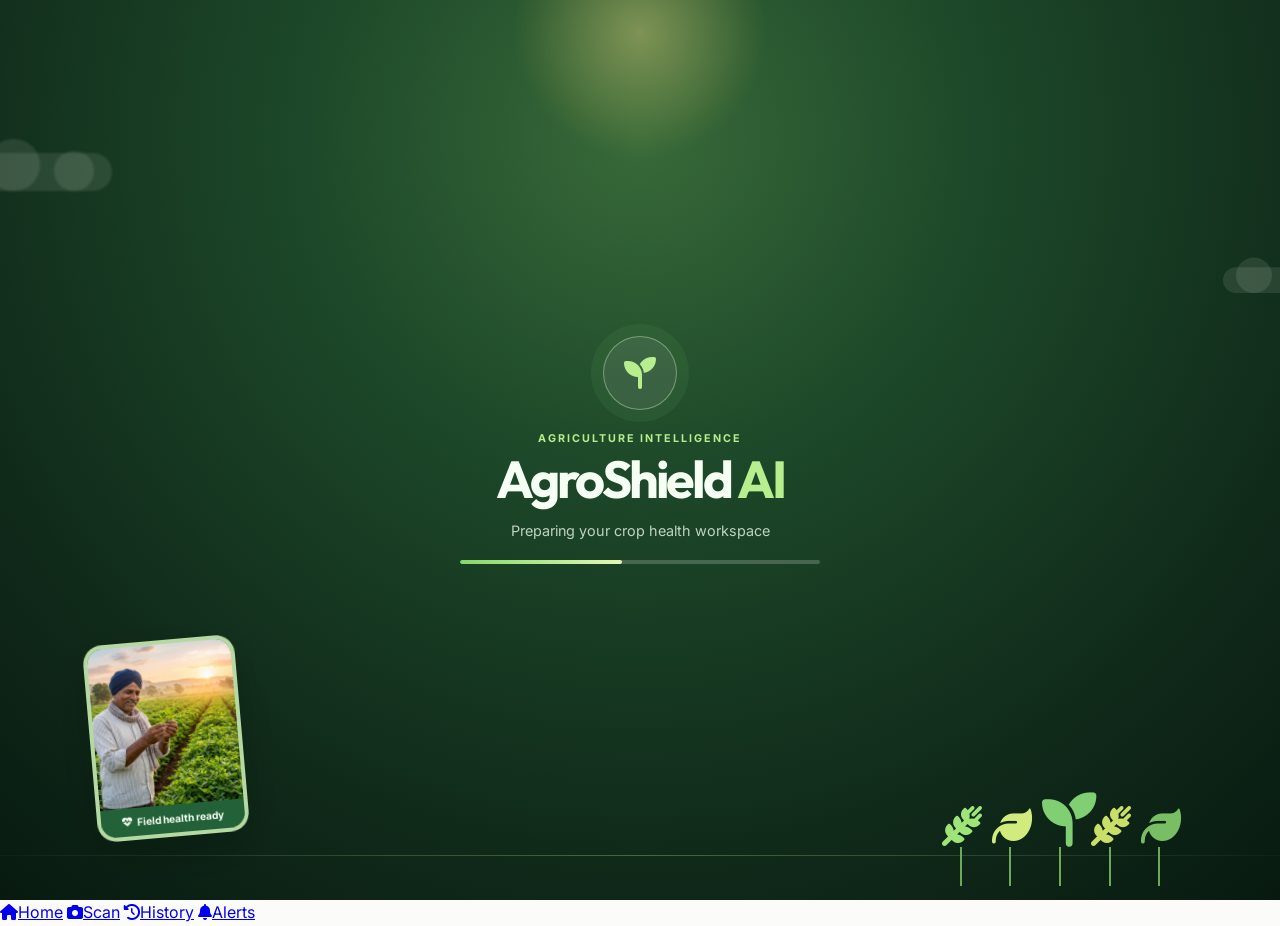
==== commit bd5a89c4: "feat: add agricultural startup preloader Added a preloader component to enhance user experience duri" ====
--- a/frontend/index.html
+++ b/frontend/index.html
@@ -38,6 +38,13 @@
     <link rel="stylesheet" href="css/style.css?v=14">
 </head>
 <body>
+    <div class="agro-preloader" id="agroPreloader" role="status" aria-live="polite" aria-label="Preparing your crop health workspace">
+        <div class="preloader-sun" aria-hidden="true"></div><div class="preloader-cloud preloader-cloud-left" aria-hidden="true"></div><div class="preloader-cloud preloader-cloud-right" aria-hidden="true"></div>
+        <div class="preloader-field" aria-hidden="true"><span class="field-row field-row-one"></span><span class="field-row field-row-two"></span><span class="field-row field-row-three"></span></div>
+        <div class="preloader-crops" aria-hidden="true"><span class="crop crop-one"><i class="fa-solid fa-wheat-awn"></i></span><span class="crop crop-two"><i class="fa-solid fa-leaf"></i></span><span class="crop crop-three"><i class="fa-solid fa-seedling"></i></span><span class="crop crop-four"><i class="fa-solid fa-wheat-awn"></i></span><span class="crop crop-five"><i class="fa-solid fa-leaf"></i></span></div>
+        <figure class="preloader-farmer" aria-hidden="true"><img src="images/farmer_hero.jpg" alt=""><figcaption><i class="fa-solid fa-heart-pulse"></i> Field health ready</figcaption></figure>
+        <div class="preloader-content"><div class="preloader-mark" aria-hidden="true"><i class="fa-solid fa-seedling"></i></div><p class="preloader-kicker">AGRICULTURE INTELLIGENCE</p><h1>AgroShield <em>AI</em></h1><p class="preloader-message">Preparing your crop health workspace</p><div class="preloader-progress" aria-hidden="true"><span></span></div></div>
+    </div>
     <div class="app-container">
         <!-- Sidebar Navigation -->
         <aside class="sidebar">
@@ -73,6 +80,7 @@
                     <span>My Scan History</span>
                 </a>
 
+
                 <!-- Extension Officer Admin Panel Links -->
                 <a href="#" class="nav-item admin-only" data-view="official" style="display: none;">
                     <i class="fa-solid fa-chart-line"></i>
@@ -117,6 +125,7 @@
                     </a>
                 </div>
 
+
                 <!-- Language Selector -->
                 <div class="lang-selector">
                     <i class="fa-solid fa-globe"></i>
@@ -135,6 +144,7 @@
                 </div>
             </div>
         </aside>
+
 
         <!-- Main Workspace -->
         <main class="workspace">
@@ -222,6 +232,7 @@
                 </div>
             </header>
 
+
             <!-- Views Container -->
             <div class="content-body" id="workspaceStart">
                 <!-- View 0: Home Landing Portal -->
@@ -231,6 +242,7 @@
                         <p class="hero-subtitle" data-translate="welcome_desc">Your digital crop doctor. Get instant leaf diagnostics and regional disease risk metrics in your language.</p>
                     </div>
 
+
                     <div class="home-grid">
                         <div class="home-card" id="homeDiagCard">
                             <div class="home-card-icon"><i class="fa-solid fa-microscope"></i></div>
@@ -248,6 +260,7 @@
                             <p class="home-card-desc" data-translate="card_dash_desc">View aggregated village crop reports, microclimate metrics, and specialist queues.</p>
                         </div>
                     </div>
+
 
                     <!-- Step-by-Step Instructions -->
                     <div class="guide-section">
@@ -318,6 +331,7 @@
                                 <textarea id="farmerNotes" placeholder="e.g., Spots appearing on lower leaves after rain..."></textarea>
                             </div>
 
+
                             <div class="form-row" style="margin-top: 1rem;">
                                 <div class="form-group">
                                     <label for="latInput"><i class="fa-solid fa-location-dot"></i> Latitude</label>
@@ -338,6 +352,7 @@
                         </div>
                     </div>
                 </section>
+
 
                 <!-- View 1.5: Simple Treatment Guide -->
                 <section id="view-treatment" class="view-section">
@@ -360,12 +375,14 @@
                                 </div>
                             </div>
 
+
                             <!-- Loading State -->
                             <div class="empty-state" id="advisoryLoading" style="display: none;">
                                 <i class="fa-solid fa-circle-notch fa-spin spinner"></i>
                                 <h3 data-translate="analyzing_foliage">Analyzing leaf pattern...</h3>
                                 <p data-translate="matching_features">Checking patterns with our plant database...</p>
                             </div>
+
 
                             <!-- Results State -->
                             <div id="advisoryContent" style="display: none;">
@@ -381,6 +398,7 @@
                                     </div>
                                 </div>
 
+
                                 <div class="advisory-sections">
                                     <!-- Description -->
                                     <div class="adv-section">
@@ -394,17 +412,20 @@
                                         <p id="advSymptoms">Concentric target board pattern starting on lower foliage.</p>
                                     </div>
 
+
                                     <!-- Natural / Organic Prevention Tips -->
                                     <div class="adv-section">
                                         <h4><i class="fa-solid fa-arrows-spin"></i> <span data-translate="cultural_hdr">Natural / Organic Prevention Tips</span></h4>
                                         <p id="advPrevention">Rotate crops out of Solanaceae family for 3 years. Stake plants.</p>
                                     </div>
 
+
                                     <!-- Biological Control / Organic Remedies -->
                                     <div class="adv-section">
                                         <h4><i class="fa-solid fa-leaf"></i> <span data-translate="biological_hdr">Biological Treatment (Natural Remedies)</span></h4>
                                         <p id="advBiological">Apply bio-agents like Bacillus subtilis.</p>
                                     </div>
+
 
                                     <!-- Chemical Control -->
                                     <div class="adv-section">
@@ -417,12 +438,14 @@
                                         </div>
                                     </div>
 
+
                                     <!-- Follow-up Monitoring -->
                                     <div class="adv-section highlight-border">
                                         <h4><i class="fa-solid fa-calendar-check"></i> <span data-translate="monitoring_hdr">Regular Inspection & Watch Checklist</span></h4>
                                         <p><span data-translate="recheck_lbl">Check again after:</span> <strong id="advMonitoring">Every 7 days</strong></p>
                                     </div>
                                 </div>
+
 
                                 <!-- Explainable AI (Grad-CAM Saliency Map) -->
                                 <div class="adv-section" id="gradcamContainer" style="display: none; margin-top: 1.5rem; background: rgba(15, 23, 42, 0.5); border-radius: 12px; padding: 1.25rem; border: 1px solid rgba(16, 185, 129, 0.25);">
@@ -443,6 +466,7 @@
                                     </div>
                                 </div>
 
+
                                 <!-- Smart Dosage & Acreage Calculator Card -->
                                 <div class="adv-section highlight-border" id="dosageCalculatorCard" style="background: rgba(6, 78, 59, 0.22); border-radius: 12px; padding: 1.25rem; margin-top: 1.5rem; border: 1px solid rgba(16, 185, 129, 0.35);">
                                     <div style="display: flex; justify-content: space-between; align-items: center; margin-bottom: 0.5rem; flex-wrap: wrap; gap: 0.5rem;">
@@ -499,6 +523,7 @@
                                     </div>
                                 </div>
 
+
                                 <!-- Stage-Wise 7-Day Treatment Plan & Tracker -->
                                 <div class="adv-section" id="treatmentTrackerCard" style="margin-top: 1.5rem; background: rgba(15, 23, 42, 0.4); border-radius: 12px; padding: 1.25rem; border: 1px solid rgba(255, 255, 255, 0.08);">
                                     <div style="display: flex; justify-content: space-between; align-items: center; margin-bottom: 0.5rem; flex-wrap: wrap; gap: 0.5rem;">
@@ -512,6 +537,7 @@
                                         <!-- Injected dynamically -->
                                     </div>
                                 </div>
+
 
                                 <!-- Nearest Krishi Vigyan Kendra (KVK) Referral Card -->
                                 <div class="adv-section" id="kvkCard" style="margin-top: 1.5rem; background: rgba(30, 41, 59, 0.45); border-radius: 12px; padding: 1.25rem; border-left: 4px solid #3b82f6;">
@@ -542,6 +568,7 @@
                                         <span class="badge badge-emerald"><i class="fa-brands fa-whatsapp"></i> Free & Instant</span>
                                     </div>
 
+
                                     <!-- 1-Click Send Input Group -->
                                     <div style="display: flex; gap: 0.6rem; align-items: stretch; flex-wrap: wrap; margin-top: 0.75rem;">
                                         <div style="position: relative; flex: 1 1 220px; min-width: 180px;">
@@ -553,6 +580,7 @@
                                             <span>Send Advisory to Phone (WhatsApp)</span>
                                         </button>
                                     </div>
+
 
                                     <!-- Live Delivery Confirmation Box -->
                                     <div id="smsDeliveryReceipt" style="display: none; margin-top: 1rem; background: rgba(6, 78, 59, 0.35); border: 1px solid rgba(16, 185, 129, 0.5); border-radius: 8px; padding: 0.9rem 1rem; transition: all 0.3s ease;">
@@ -580,10 +608,12 @@
                     </div>
                 </section>
 
+
                 <section id="view-history" class="view-section">
                     <div class="card glass"><div class="card-header"><h2><i class="fa-solid fa-clock-rotate-left"></i> My Scan History</h2><span class="badge badge-emerald" id="historyCount">0 scans</span></div><div class="card-content"><div id="scanHistoryList" class="history-list"></div></div></div>
                     <div class="treatment-tracker-card"><div><p class="eyebrow">RECOVERY TRACKER</p><h3>7-day treatment follow-up</h3><p>Track each action and upload a fresh leaf photo when you are ready.</p></div><div class="tracker-steps"><label><input type="checkbox" class="tracker-check"> Day 1: Apply recommended treatment</label><label><input type="checkbox" class="tracker-check"> Day 3: Inspect affected leaves</label><label><input type="checkbox" class="tracker-check"> Day 7: Upload a follow-up scan</label></div></div>
                 </section>
+
 
                 <!-- View 1.8: Weather Risk Forecast & Sensors -->
                 <section id="view-alerts" class="view-section">
@@ -636,6 +666,7 @@
                             </div>
                         </div>
 
+
                         <!-- Risk Forecasting Card -->
                         <div class="card glass">
                             <div class="card-header">
@@ -667,6 +698,7 @@
                         </div>
                     </div>
                 </section>
+
 
                 <!-- View 2: Geospatial Hotspot Map -->
                 <section id="view-map" class="view-section">
@@ -723,6 +755,7 @@
                                         </div>
                                     </div>
 
+
                                     <div class="geo-section-title">Soil Attributes</div>
                                     <div class="geo-metrics-grid">
                                         <div class="geo-metric-card">
@@ -755,6 +788,7 @@
                                         </div>
                                     </div>
 
+
                                     <div class="geo-section-title">Nutrients (NPK)</div>
                                     <div class="geo-nutrients-container">
                                         <div class="nutrient-progress">
@@ -779,6 +813,7 @@
                                             <div class="progress-track"><div id="geo-k-bar" class="progress-fill k-fill"></div></div>
                                         </div>
                                     </div>
+
 
                                     <div class="geo-section-title">Geographical Details</div>
                                     <div class="geo-metrics-grid">
@@ -806,6 +841,7 @@
                         </div>
                     </div>
                 </section>
+
 
                 <!-- View 3: Official Analytics & Expert Validation -->
                 <section id="view-official" class="view-section">
@@ -842,6 +878,7 @@
                         </div>
                     </div>
 
+
                     <!-- Charts Row -->
                     <div class="grid-2col" style="margin-top: 1.5rem;">
                         <div class="card glass">
@@ -862,7 +899,9 @@
                         </div>
                     </div>
 
+
                 </section>
+
 
                 <!-- View 4: Authentication (Farmer Login / Register) -->
                 <section id="view-auth" class="view-section">
@@ -914,6 +953,7 @@
                     </div>
                 </section>
 
+
                 <!-- View 5: Extension Officer Admin Login -->
                 <section id="view-admin-auth" class="view-section">
                     <div class="auth-container">
@@ -942,6 +982,7 @@
                     </div>
                 </section>
 
+
                 <!-- View 6: Validation Queue (Expert Verification) -->
                 <section id="view-admin-queue" class="view-section">
                     <div class="card glass">
@@ -957,9 +998,11 @@
                     </div>
                 </section>
 
+
             </div>
         </main>
     </div>
+
 
     <nav class="mobile-bottom-nav" aria-label="Mobile navigation">
         <a href="#" class="mobile-nav-item" data-mobile-view="home"><i class="fa-solid fa-house"></i><span>Home</span></a>
@@ -967,6 +1010,7 @@
         <a href="#" class="mobile-nav-item" data-mobile-view="history"><i class="fa-solid fa-clock-rotate-left"></i><span>History</span></a>
         <a href="#" class="mobile-nav-item" data-mobile-view="alerts"><i class="fa-solid fa-bell"></i><span>Alerts</span></a>
     </nav>
+
 
     <!-- Notification Toast -->
     <div id="toast" class="toast">
@@ -982,5 +1026,13 @@
     
     <!-- Custom JS App -->
     <script src="js/app.js?v=14"></script>
+    <script>
+        (function () {
+            const dismissPreloader = () => { const preloader = document.getElementById('agroPreloader'); if (!preloader || preloader.classList.contains('is-hidden')) return; preloader.classList.add('is-hidden'); window.setTimeout(() => preloader.remove(), 650); };
+            window.addEventListener('load', () => window.setTimeout(dismissPreloader, 4000), { once: true });
+            window.addEventListener('pageshow', event => { if (event.persisted) dismissPreloader(); });
+            window.setTimeout(dismissPreloader, 9000);
+        }());
+    </script>
 </body>
 </html>
--- a/frontend/css/style.css
+++ b/frontend/css/style.css
@@ -30,11 +30,13 @@
     --transition: all 0.25s cubic-bezier(0.4, 0, 0.2, 1);
 }
 
+
 * {
     margin: 0;
     padding: 0;
     box-sizing: border-box;
 }
+
 
 body {
     background-color: var(--bg-main);
@@ -44,6 +46,9 @@
     line-height: 1.6;
 }
 
+
+/* Agricultural startup preloader */
+.agro-preloader{position:fixed;inset:0;z-index:10000;display:grid;place-items:center;overflow:hidden;color:#f5fff3;background:radial-gradient(circle at 50% 15%,#386a39 0%,#1d4829 34%,#102a1a 72%,#081a10 100%);transition:opacity .55s ease,visibility .55s ease}.agro-preloader.is-hidden{opacity:0;visibility:hidden;pointer-events:none}.preloader-content{position:relative;z-index:1;width:min(88vw,360px);text-align:center}.preloader-sun{position:absolute;top:-6rem;left:50%;width:16rem;height:16rem;border-radius:50%;background:radial-gradient(circle,rgba(255,231,137,.38),rgba(255,213,92,.06) 58%,transparent 70%);transform:translateX(-50%)}.preloader-cloud{position:absolute;width:9rem;height:2.4rem;border-radius:999px;background:rgba(239,255,228,.1);filter:blur(1px)}.preloader-cloud:before,.preloader-cloud:after{position:absolute;bottom:0;border-radius:50%;background:inherit;content:''}.preloader-cloud:before{left:1.2rem;width:3.3rem;height:3.3rem}.preloader-cloud:after{right:1.1rem;width:2.5rem;height:2.5rem}.preloader-cloud-left{top:17%;left:-2rem;animation:preloaderCloud 11s linear infinite}.preloader-cloud-right{top:29%;right:-4rem;transform:scale(.68);animation:preloaderCloud 14s linear infinite reverse}.preloader-mark{display:grid;place-items:center;width:74px;height:74px;margin:0 auto 1.25rem;border:1px solid rgba(221,255,208,.38);border-radius:50%;background:rgba(255,255,255,.1);box-shadow:0 0 0 12px rgba(126,201,111,.08);font-size:2rem;color:#b8ee8d;animation:preloaderSprout 1.8s ease-in-out infinite}.preloader-kicker{margin:0 0 .35rem;color:#b8ee8d;font-size:.67rem;font-weight:700;letter-spacing:.18em}.preloader-content h1{margin:0;font-family:var(--font-heading);font-size:clamp(2.2rem,9vw,3.25rem);line-height:1;letter-spacing:-.06em}.preloader-content h1 em{color:#b8ee8d;font-style:normal}.preloader-message{margin:.9rem 0 1.1rem;color:rgba(245,255,243,.76);font-size:.9rem}.preloader-progress{height:4px;overflow:hidden;border-radius:999px;background:rgba(255,255,255,.2)}.preloader-progress span{display:block;width:45%;height:100%;border-radius:inherit;background:linear-gradient(90deg,#84d86a,#e2f8b2);animation:preloaderGrow 1.35s ease-in-out infinite}.preloader-field{position:absolute;inset:auto -10% -26%;height:58%;opacity:.38;transform:perspective(340px) rotateX(58deg)}.field-row{position:absolute;left:0;width:100%;height:2px;background:linear-gradient(90deg,transparent,rgba(191,242,148,.8),transparent)}.field-row-one{top:12%}.field-row-two{top:43%}.field-row-three{top:74%}.preloader-crops{position:absolute;z-index:1;right:clamp(1.2rem,8vw,8rem);bottom:.9rem;display:flex;align-items:flex-end;gap:clamp(.25rem,1.2vw,.8rem);color:#9ee479}.crop{display:block;width:clamp(1.35rem,3.2vw,2.3rem);font-size:clamp(1.4rem,3.4vw,2.5rem);line-height:1;transform-origin:bottom center;animation:preloaderSway 2.7s ease-in-out infinite alternate}.crop:after{display:block;width:2px;height:clamp(1.2rem,3vw,2.4rem);margin:0 auto;background:#6da956;content:''}.crop-two{color:#d2eb7d;animation-delay:-.8s}.crop-three{color:#81cf73;font-size:clamp(1.9rem,4.7vw,3.4rem);animation-delay:-1.4s}.crop-four{color:#c9df67;animation-delay:-.3s}.crop-five{color:#79bd65;animation-delay:-1.1s}.preloader-farmer{position:absolute;z-index:1;left:clamp(1rem,7vw,7rem);bottom:clamp(1.2rem,7vh,4rem);width:clamp(6rem,13vw,9.5rem);margin:0;overflow:hidden;border:4px solid rgba(225,250,195,.76);border-radius:1.2rem;background:#2d6c3b;box-shadow:0 1rem 2.5rem rgba(1,18,8,.28);transform:rotate(-5deg);animation:preloaderFarmer 3.2s ease-in-out infinite}.preloader-farmer img{display:block;width:100%;aspect-ratio:1/1.12;object-fit:cover;object-position:center}.preloader-farmer figcaption{display:flex;align-items:center;justify-content:center;gap:.3rem;padding:.35rem;color:#f5fff3;background:#236238;font-size:clamp(.45rem,.8vw,.64rem);font-weight:700;white-space:nowrap}@keyframes preloaderGrow{0%{transform:translateX(-120%)}55%,100%{transform:translateX(250%)}}@keyframes preloaderSprout{50%{transform:translateY(-5px) rotate(-4deg);box-shadow:0 0 0 17px rgba(126,201,111,.04)}}@keyframes preloaderSway{to{transform:rotate(6deg)}}@keyframes preloaderFarmer{50%{transform:translateY(-5px) rotate(-5deg)}}@keyframes preloaderCloud{to{translate:4rem 0}}@media(max-width:680px){.preloader-farmer{left:1rem;bottom:1.2rem;width:5.4rem;border-width:3px}.preloader-farmer figcaption{display:none}.preloader-crops{right:.8rem;bottom:.4rem;gap:.2rem}.preloader-cloud-left{top:10%}}@media(prefers-reduced-motion:reduce){.preloader-mark,.preloader-progress span,.preloader-cloud,.crop,.preloader-farmer{animation:none}.agro-preloader{transition-duration:.01ms}}
 /* Scrollbar styling */
 ::-webkit-scrollbar {
     width: 8px;
@@ -60,11 +65,13 @@
     background: var(--primary);
 }
 
+
 /* App Container Layout */
 .app-container {
     display: flex;
     min-height: 100vh;
 }
+
 
 /* Sidebar Navigation */
 .sidebar {
@@ -79,12 +86,14 @@
     z-index: 10;
 }
 
+
 .brand {
     display: flex;
     align-items: center;
     gap: 0.75rem;
     margin-bottom: 2.5rem;
 }
+
 
 .logo-icon {
     font-size: 1.75rem;
@@ -92,6 +101,7 @@
     filter: drop-shadow(0 0 8px var(--primary));
     animation: pulseLogo 3s infinite alternate;
 }
+
 
 .brand-name {
     font-family: var(--font-heading);
@@ -101,9 +111,11 @@
     color: #ffffff;
 }
 
+
 .brand-name .highlight {
     color: var(--primary);
 }
+
 
 .nav-menu {
     display: flex;
@@ -111,6 +123,7 @@
     gap: 0.5rem;
     flex-grow: 1;
 }
+
 
 .nav-item {
     display: flex;
@@ -125,6 +138,7 @@
     border: 1px solid transparent;
 }
 
+
 .nav-item i {
     font-size: 1.2rem;
     width: 20px;
@@ -132,22 +146,26 @@
     transition: var(--transition);
 }
 
+
 .nav-item:hover, .nav-item.active {
     color: #fff;
     background-color: rgba(255, 255, 255, 0.08);
     border-color: rgba(255, 255, 255, 0.15);
 }
 
+
 .nav-item.active {
     background-color: rgba(16, 185, 129, 0.15);
     border-color: var(--primary);
     box-shadow: 0 0 15px rgba(16, 185, 129, 0.1);
 }
 
+
 .nav-item.active i {
     color: var(--primary);
     text-shadow: 0 0 8px var(--primary);
 }
+
 
 .sidebar-footer {
     display: flex;
@@ -156,6 +174,7 @@
     border-top: 1px solid var(--border-color);
     padding-top: 1.25rem;
 }
+
 
 .lang-selector {
     display: flex;
@@ -167,9 +186,11 @@
     border-radius: 6px;
 }
 
+
 .lang-selector i {
     color: var(--primary);
 }
+
 
 .lang-selector select {
     background: transparent;
@@ -182,11 +203,13 @@
     cursor: pointer;
 }
 
+
 .lang-selector select option {
     background-color: var(--bg-sidebar);
     color: #ffffff;
 }
 
+
 .system-status {
     display: flex;
     align-items: center;
@@ -194,6 +217,7 @@
     font-size: 0.8rem;
     color: var(--text-muted);
 }
+
 
 .status-dot {
     width: 8px;
@@ -201,10 +225,12 @@
     border-radius: 50%;
 }
 
+
 .status-dot.online {
     background-color: var(--primary);
     box-shadow: 0 0 8px var(--primary);
 }
+
 
 /* Workspace Layout */
 .workspace {
@@ -216,6 +242,7 @@
     padding: 2rem;
 }
 
+
 /* Top Header */
 .top-header {
     display: flex;
@@ -225,6 +252,7 @@
     padding-bottom: 1.5rem;
     margin-bottom: 2rem;
 }
+
 
 .header-title h1 {
     font-family: var(--font-heading);
@@ -233,23 +261,27 @@
     letter-spacing: -0.5px;
 }
 
+
 .header-title p {
     color: var(--text-muted);
     font-size: 0.95rem;
     margin-top: 0.25rem;
 }
 
+
 .header-actions {
     display: flex;
     align-items: center;
     gap: 0.65rem;
     flex-wrap: nowrap;
 }
+
 
 .location-wrap {
     position: relative;
     flex-shrink: 0;
 }
+
 
 .location-chip {
     height: 44px;
@@ -267,12 +299,14 @@
     transition: var(--transition);
 }
 
+
 .location-chip:hover,
 .location-chip[aria-expanded="true"] {
     border-color: var(--primary);
     background: var(--primary-glow);
     transform: translateY(-1px);
 }
+
 
 .location-icon {
     display: grid;
@@ -284,10 +318,12 @@
     background: var(--primary);
 }
 
+
 .location-copy { display: grid; min-width: 68px; line-height: 1.05; }
 .location-copy small { color: var(--text-muted); font-size: .62rem; font-weight: 600; }
 .location-copy strong { max-width: 100px; overflow: hidden; color: var(--text-main); font-size: .76rem; text-overflow: ellipsis; white-space: nowrap; }
 .location-chevron { color: var(--text-muted); font-size: .66rem; }
+
 
 .location-panel {
     position: absolute;
@@ -303,6 +339,7 @@
     box-shadow: 0 16px 40px rgba(0, 0, 0, .16);
 }
 
+
 .location-panel-title { display: flex; align-items: flex-start; gap: .65rem; margin-bottom: .85rem; }
 .location-panel-title > i { margin-top: .1rem; color: var(--primary); }
 .location-panel-title strong { display: block; font-size: .88rem; }
@@ -312,6 +349,7 @@
 .location-panel input:focus { outline: 2px solid var(--primary-glow); border-color: var(--primary); }
 .location-apply-btn { width: 100%; margin-top: .75rem; padding: .6rem .75rem; border: 0; border-radius: 8px; color: #fff; background: var(--primary); cursor: pointer; font: inherit; font-size: .78rem; font-weight: 700; }
 .location-apply-btn:hover { background: var(--primary-hover); }
+
 
 .header-icon-btn {
     position: relative;
@@ -334,6 +372,7 @@
     flex-shrink: 0;
 }
 
+
 .header-icon-btn:hover {
     border-color: var(--primary);
     background: var(--primary-glow);
@@ -341,6 +380,7 @@
     transform: translateY(-1px);
 }
 
+
 .notification-wrap {
     position: relative;
     display: inline-flex;
@@ -350,6 +390,7 @@
     max-height: 44px;
     flex-shrink: 0;
 }
+
 
 .notification-dot {
     position: absolute;
@@ -363,6 +404,7 @@
     pointer-events: none;
     transition: opacity 0.2s;
 }
+
 
 .notification-panel {
     position: absolute;
@@ -380,6 +422,7 @@
     animation: fadeIn 0.2s ease;
 }
 
+
 .notif-header {
     display: flex;
     align-items: center;
@@ -389,6 +432,7 @@
     margin-bottom: 0.5rem;
 }
 
+
 .notif-header strong {
     font-size: 0.88rem;
     font-weight: 700;
@@ -397,11 +441,13 @@
     align-items: center;
 }
 
+
 .notif-list {
     display: flex;
     flex-direction: column;
     gap: 0.4rem;
 }
+
 
 .notif-item {
     display: flex;
@@ -412,15 +458,18 @@
     align-items: flex-start;
 }
 
+
 .notif-item:hover {
     background: rgba(46, 125, 50, 0.08);
 }
+
 
 .notif-item > i {
     font-size: 1rem;
     margin-top: 0.2rem;
     flex-shrink: 0;
 }
+
 
 .notif-item strong {
     display: block;
@@ -430,6 +479,7 @@
     line-height: 1.25;
 }
 
+
 .notif-item p {
     font-size: 0.75rem;
     color: var(--text-muted);
@@ -437,10 +487,12 @@
     line-height: 1.35;
 }
 
+
 .notif-item small {
     font-size: 0.68rem;
     color: var(--text-muted);
 }
+
 
 .notif-footer {
     border-top: 1px solid var(--border-color);
@@ -448,6 +500,7 @@
     margin-top: 0.4rem;
     text-align: center;
 }
+
 
 .btn-text-sm {
     background: transparent;
@@ -461,9 +514,11 @@
     transition: background 0.15s;
 }
 
+
 .btn-text-sm:hover {
     background: var(--primary-glow);
 }
+
 
 .header-user-chip {
     height: 44px;
@@ -485,12 +540,14 @@
     transition: var(--transition);
 }
 
+
 .header-user-chip:hover {
     border-color: var(--primary);
     background: var(--primary-glow);
     transform: translateY(-1px);
     box-shadow: 0 2px 8px rgba(0,0,0,0.06);
 }
+
 
 .header-user-icon {
     display: grid;
@@ -503,6 +560,7 @@
     font-size: 0.85rem;
     flex-shrink: 0;
 }
+
 
 .quick-stat {
     height: 44px;
@@ -524,6 +582,7 @@
     transition: var(--transition);
 }
 
+
 .quick-stat:hover {
     border-color: var(--primary);
     background: var(--primary-glow);
@@ -531,6 +590,7 @@
     box-shadow: 0 2px 8px rgba(0,0,0,0.06);
 }
 
+
 .quick-stat i {
     font-size: 1.15rem;
     color: var(--primary);
@@ -541,12 +601,14 @@
     flex-shrink: 0;
 }
 
+
 .quick-stat > div {
     display: flex;
     flex-direction: column;
     justify-content: center;
     line-height: 1.15;
 }
+
 
 .stat-lbl {
     display: block;
@@ -557,11 +619,13 @@
     letter-spacing: 0.05em;
 }
 
+
 .stat-val {
     font-size: 0.88rem;
     font-weight: 700;
     color: var(--text-main);
 }
+
 
 /* View Sections */
 .view-section {
@@ -570,9 +634,11 @@
     flex-grow: 1;
 }
 
+
 .view-section.active {
     display: block;
 }
+
 
 /* Grid Layouts */
 .grid-2col {
@@ -581,11 +647,13 @@
     gap: 2rem;
 }
 
+
 @media (max-width: 1024px) {
     .grid-2col {
         grid-template-columns: 1fr;
     }
 }
+
 
 /* Glassmorphism Cards */
 .card {
@@ -601,16 +669,19 @@
     transition: var(--transition);
 }
 
+
 .card:hover {
     border-color: var(--border-hover);
     box-shadow: 0 12px 35px rgba(16, 185, 129, 0.04);
 }
 
+
 .card.scroll-y {
     max-height: 680px;
     overflow-y: auto;
 }
 
+
 .card-header {
     padding: 1.25rem 1.5rem;
     border-bottom: 1px solid var(--border-color);
@@ -618,6 +689,7 @@
     justify-content: space-between;
     align-items: center;
 }
+
 
 .card-header h2 {
     font-family: var(--font-heading);
@@ -628,18 +700,22 @@
     gap: 0.5rem;
 }
 
+
 .card-header h2 i {
     color: var(--primary);
 }
+
 
 .card-content {
     padding: 1.5rem;
     flex-grow: 1;
 }
 
+
 .card-content.no-padding {
     padding: 0;
 }
+
 
 /* Badges */
 .badge {
@@ -651,35 +727,41 @@
     letter-spacing: 0.5px;
 }
 
+
 .badge-emerald {
     background: rgba(16, 185, 129, 0.15);
     color: var(--primary);
     border: 1px solid var(--primary);
 }
 
+
 .badge-teal {
     background: rgba(20, 184, 166, 0.15);
     color: var(--teal);
     border: 1px solid var(--teal);
 }
 
+
 .badge-warning {
     background: rgba(245, 158, 11, 0.15);
     color: var(--warning);
     border: 1px solid var(--warning);
 }
 
+
 .badge-danger {
     background: rgba(239, 68, 68, 0.15);
     color: var(--danger);
     border: 1px solid var(--danger);
 }
 
+
 .badge-blue {
     background: rgba(59, 130, 246, 0.15);
     color: #3b82f6;
     border: 1px solid #3b82f6;
 }
+
 
 /* Upload Zone */
 .upload-zone {
@@ -696,17 +778,20 @@
     justify-content: center;
 }
 
+
 .upload-zone:hover, .upload-zone.dragover {
     border-color: var(--primary);
     background: rgba(16, 185, 129, 0.03);
 }
 
+
 .upload-prompt {
     display: flex;
     flex-direction: column;
     align-items: center;
     gap: 0.75rem;
 }
+
 
 .upload-icon {
     font-size: 3rem;
@@ -715,16 +800,19 @@
     filter: drop-shadow(0 0 10px var(--primary-glow));
 }
 
+
 .upload-prompt h3 {
     font-size: 1.1rem;
     font-weight: 600;
 }
+
 
 .upload-prompt p {
     color: var(--text-muted);
     font-size: 0.8rem;
     max-width: 320px;
 }
+
 
 .upload-preview {
     width: 100%;
@@ -734,6 +822,7 @@
     overflow: hidden;
 }
 
+
 .upload-preview img {
     max-width: 100%;
     max-height: 220px;
@@ -742,12 +831,14 @@
     border: 1px solid var(--border-color);
 }
 
+
 .preview-overlay {
     position: absolute;
     bottom: 10px;
     right: 10px;
 }
 
+
 /* Form Styles */
 .form-group {
     display: flex;
@@ -755,6 +846,7 @@
     gap: 0.5rem;
     margin-bottom: 1rem;
 }
+
 
 .form-group label {
     font-size: 0.85rem;
@@ -762,18 +854,22 @@
     color: var(--text-muted);
 }
 
+
 .form-group label i {
     color: var(--primary);
 }
 
+
 .form-row {
     display: flex;
     gap: 1rem;
 }
+
 
 .form-row .form-group {
     flex: 1;
 }
+
 
 .form-group input, .form-group textarea, .form-group select {
     background: #ffffff;
@@ -786,19 +882,23 @@
     transition: var(--transition);
 }
 
+
 .form-group input:focus, .form-group textarea:focus, .form-group select:focus {
     border-color: var(--primary);
     box-shadow: 0 0 10px var(--primary-glow);
 }
 
+
 .form-group textarea {
     min-height: 80px;
     resize: vertical;
 }
 
+
 .align-bottom {
     justify-content: flex-end;
 }
+
 
 /* Buttons */
 .btn {
@@ -817,16 +917,19 @@
     outline: none;
 }
 
+
 .btn-primary {
     background-color: var(--primary);
     color: var(--bg-sidebar);
     font-weight: 600;
 }
 
+
 .btn-primary:hover {
     background-color: var(--primary-hover);
     box-shadow: 0 0 15px var(--primary-glow);
 }
+
 
 .btn-secondary {
     background-color: rgba(255, 255, 255, 0.05);
@@ -834,10 +937,12 @@
     border: 1px solid var(--border-color);
 }
 
+
 .btn-secondary:hover {
     background-color: rgba(255, 255, 255, 0.08);
     border-color: var(--primary);
 }
+
 
 .btn-success {
     background-color: var(--accent);
@@ -845,10 +950,12 @@
     font-weight: 600;
 }
 
+
 .btn-success:hover {
     background-color: var(--primary-hover);
     box-shadow: 0 0 15px rgba(34, 197, 94, 0.25);
 }
+
 
 .btn-warning {
     background-color: var(--warning);
@@ -856,10 +963,12 @@
     font-weight: 600;
 }
 
+
 .btn-warning:hover {
     opacity: 0.9;
     box-shadow: 0 0 15px var(--warning-glow);
 }
+
 
 .btn-danger {
     background-color: var(--danger);
@@ -867,30 +976,36 @@
     font-weight: 600;
 }
 
+
 .btn-danger:hover {
     background-color: #dc2626;
     box-shadow: 0 0 15px var(--danger-glow);
 }
 
+
 .btn-sm {
     padding: 0.4rem 0.85rem;
     font-size: 0.8rem;
 }
 
+
 .btn-large {
     padding: 0.9rem 1.5rem;
     font-size: 1rem;
 }
 
+
 .btn-icon {
     padding: 0.75rem;
 }
+
 
 .btn:disabled {
     opacity: 0.4;
     cursor: not-allowed;
     box-shadow: none !important;
 }
+
 
 /* Empty State / Loading State */
 .empty-state {
@@ -904,14 +1019,17 @@
     color: var(--text-muted);
 }
 
+
 .empty-state i {
     font-size: 3.5rem;
     color: var(--border-color);
 }
 
+
 .empty-state i.animate-pulse {
     animation: heartBeat 2s infinite;
 }
+
 
 .empty-state h3 {
     font-size: 1.25rem;
@@ -919,15 +1037,18 @@
     font-weight: 600;
 }
 
+
 .empty-state p {
     font-size: 0.85rem;
     max-width: 320px;
 }
 
+
 .spinner {
     color: var(--primary) !important;
     font-size: 3.5rem;
 }
+
 
 /* Results Formatting */
 .result-header {
@@ -939,6 +1060,7 @@
     margin-bottom: 1.5rem;
 }
 
+
 .result-details h3 {
     font-family: var(--font-heading);
     font-size: 1.5rem;
@@ -946,6 +1068,7 @@
     font-weight: 700;
 }
 
+
 .result-details .scientific {
     font-style: italic;
     color: var(--text-muted);
@@ -953,6 +1076,7 @@
     margin-top: 0.1rem;
 }
 
+
 .meta-row {
     display: flex;
     gap: 1.5rem;
@@ -960,20 +1084,24 @@
     font-size: 0.85rem;
 }
 
+
 .meta-item strong {
     color: var(--primary);
 }
 
+
 .advisory-sections {
     display: flex;
     flex-direction: column;
     gap: 1.25rem;
 }
+
 
 .adv-section {
     border-left: 3px solid var(--border-color);
     padding-left: 1rem;
 }
+
 
 .adv-section.highlight-border {
     border-left-color: var(--primary);
@@ -982,6 +1110,7 @@
     border-radius: 0 8px 8px 0;
 }
 
+
 .adv-section h4 {
     font-size: 0.9rem;
     font-weight: 600;
@@ -992,10 +1121,12 @@
     gap: 0.4rem;
 }
 
+
 .adv-section p {
     font-size: 0.88rem;
     color: var(--text-main);
 }
+
 
 .chemical-box {
     background: rgba(255, 255, 255, 0.02);
@@ -1004,6 +1135,7 @@
     border-radius: 6px;
     margin-top: 0.25rem;
 }
+
 
 .dosage-tag {
     display: inline-block;
@@ -1015,9 +1147,11 @@
     margin-top: 0.5rem;
 }
 
+
 .dosage-tag strong {
     color: var(--primary);
 }
+
 
 .advisory-actions {
     display: flex;
@@ -1027,9 +1161,11 @@
     padding-top: 1.5rem;
 }
 
+
 .advisory-actions button {
     flex: 1;
 }
+
 
 /* Weather Risk Forecaster */
 .risk-summary {
@@ -1041,12 +1177,14 @@
     padding-bottom: 1.5rem;
 }
 
+
 .risk-meter-container {
     display: flex;
     flex-direction: column;
     align-items: center;
     gap: 0.5rem;
 }
+
 
 .risk-gauge {
     position: relative;
@@ -1056,6 +1194,7 @@
     border-radius: 100px 100px 0 0;
     overflow: hidden;
 }
+
 
 .risk-gauge::after {
     content: '';
@@ -1068,6 +1207,7 @@
     background-color: var(--bg-sidebar);
     border-radius: 70px 70px 0 0;
 }
+
 
 .gauge-arrow {
     position: absolute;
@@ -1082,29 +1222,35 @@
     box-shadow: 0 0 6px rgba(0,0,0,0.5);
 }
 
+
 .risk-value {
     font-family: var(--font-heading);
     font-weight: 700;
     font-size: 1.1rem;
 }
 
+
 .risk-info {
     flex-grow: 1;
 }
 
+
 .forecast-text {
     font-size: 0.9rem;
 }
 
+
 .forecast-text strong {
     color: var(--primary);
 }
 
+
 .risk-list {
     display: flex;
     flex-direction: column;
     gap: 0.85rem;
 }
+
 
 .risk-item {
     display: flex;
@@ -1116,10 +1262,12 @@
     border-radius: 8px;
 }
 
+
 .risk-name {
     font-weight: 500;
     font-size: 0.85rem;
 }
+
 
 .risk-factor-popover {
     font-size: 0.75rem;
@@ -1127,15 +1275,18 @@
     margin-top: 0.25rem;
 }
 
+
 /* Geospatial Map View styling */
 .full-height-card {
     height: 700px;
 }
 
+
 .map-filters {
     display: flex;
     gap: 0.5rem;
 }
+
 
 .map-filters select {
     background-color: rgba(0, 0, 0, 0.2);
@@ -1148,11 +1299,13 @@
     cursor: pointer;
 }
 
+
 #map {
     width: 100%;
     height: 100%;
     background-color: #1e293b;
 }
+
 
 .map-legend {
     position: absolute;
@@ -1167,6 +1320,7 @@
     box-shadow: 0 4px 20px rgba(0,0,0,0.5);
 }
 
+
 .map-legend h4 {
     color: var(--primary);
     margin-bottom: 0.5rem;
@@ -1175,12 +1329,14 @@
     padding-bottom: 0.25rem;
 }
 
+
 .map-legend div {
     display: flex;
     align-items: center;
     gap: 0.5rem;
     margin-bottom: 0.35rem;
 }
+
 
 .legend-color {
     width: 12px;
@@ -1189,15 +1345,18 @@
     display: inline-block;
 }
 
+
 .legend-green { background-color: var(--primary); border: 2px solid #fff; }
 .legend-orange { background-color: var(--warning); border: 2px solid #fff; }
 .legend-red { background-color: var(--danger); border: 2px solid #fff; }
 .legend-purple { background-color: #a855f7; border: 2px solid #fff; }
 
+
 /* Leaflet dark theme override */
 .leaflet-container {
     font-family: var(--font-family) !important;
 }
+
 
 .leaflet-popup-content-wrapper {
     background: rgba(6, 14, 10, 0.95) !important;
@@ -1207,10 +1366,12 @@
     backdrop-filter: blur(8px);
 }
 
+
 .leaflet-popup-tip {
     background: rgba(6, 14, 10, 0.95) !important;
     border: 1px solid var(--border-color) !important;
 }
+
 
 .popup-img {
     width: 100%;
@@ -1221,16 +1382,19 @@
     border: 1px solid var(--border-color);
 }
 
+
 .popup-details h4 {
     color: var(--primary);
     font-size: 0.9rem;
     font-weight: 600;
 }
 
+
 .popup-details p {
     font-size: 0.75rem;
     margin-top: 0.2rem;
 }
+
 
 /* Official Dashboard view */
 .indicators-row {
@@ -1239,17 +1403,20 @@
     gap: 1.5rem;
 }
 
+
 @media (max-width: 1200px) {
     .indicators-row {
         grid-template-columns: 1fr 1fr;
     }
 }
 
+
 @media (max-width: 640px) {
     .indicators-row {
         grid-template-columns: 1fr;
     }
 }
+
 
 .indicator-card {
     background: var(--bg-card);
@@ -1262,10 +1429,12 @@
     transition: var(--transition);
 }
 
+
 .indicator-card:hover {
     border-color: var(--border-hover);
     transform: translateY(-2px);
 }
+
 
 .ind-icon {
     width: 48px;
@@ -1278,15 +1447,18 @@
     color: var(--bg-sidebar);
 }
 
+
 .bg-emerald { background-color: var(--primary); box-shadow: 0 0 10px var(--primary-glow); }
 .bg-warning { background-color: var(--warning); box-shadow: 0 0 10px var(--warning-glow); }
 .bg-danger { background-color: var(--danger); box-shadow: 0 0 10px var(--danger-glow); }
 .bg-teal { background-color: var(--teal); box-shadow: 0 0 10px var(--teal-glow); }
 
+
 .ind-details {
     display: flex;
     flex-direction: column;
 }
+
 
 .ind-val {
     font-family: var(--font-heading);
@@ -1294,17 +1466,20 @@
     font-weight: 700;
 }
 
+
 .ind-lbl {
     font-size: 0.75rem;
     color: var(--text-muted);
 }
 
+
 .chart-container {
     height: 250px;
     display: flex;
     align-items: center;
     justify-content: center;
 }
+
 
 /* Expert Queue */
 .expert-queue {
@@ -1316,17 +1491,20 @@
     padding-right: 0.5rem;
 }
 
+
 .queue-empty {
     text-align: center;
     padding: 3rem;
     color: var(--text-muted);
 }
 
+
 .queue-empty i {
     font-size: 2.5rem;
     margin-bottom: 0.5rem;
     color: var(--border-color);
 }
+
 
 .queue-item {
     display: flex;
@@ -1338,10 +1516,12 @@
     transition: var(--transition);
 }
 
+
 .queue-item:hover {
     border-color: var(--border-hover);
     background: rgba(255,255,255,0.01);
 }
+
 
 .queue-img-container {
     width: 120px;
@@ -1352,28 +1532,33 @@
     border: 1px solid var(--border-color);
 }
 
+
 .queue-img-container img {
     width: 100%;
     height: 100%;
     object-fit: cover;
 }
 
+
 .queue-details {
     flex-grow: 1;
 }
 
+
 .queue-meta {
     display: flex;
     justify-content: space-between;
     align-items: center;
     margin-bottom: 0.25rem;
 }
+
 
 .queue-meta h4 {
     font-size: 1rem;
     color: var(--primary);
     font-weight: 600;
 }
+
 
 .queue-crop {
     font-size: 0.8rem;
@@ -1382,6 +1567,7 @@
     border-radius: 4px;
     border: 1px solid var(--border-color);
 }
+
 
 .queue-notes {
     font-size: 0.85rem;
@@ -1392,11 +1578,13 @@
     border-radius: 4px;
 }
 
+
 .queue-validation-box {
     margin-top: 0.75rem;
     display: flex;
     gap: 0.5rem;
 }
+
 
 .queue-validation-box input {
     background: rgba(0, 0, 0, 0.3);
@@ -1409,9 +1597,11 @@
     flex-grow: 1;
 }
 
+
 .queue-validation-box input:focus {
     border-color: var(--primary);
 }
+
 
 /* Toast Notification */
 .toast {
@@ -1432,30 +1622,36 @@
     transition: right 0.4s cubic-bezier(0.175, 0.885, 0.32, 1.275);
 }
 
+
 .toast.show {
     right: 30px;
 }
+
 
 .toast-icon {
     font-size: 1.5rem;
     color: var(--primary);
 }
 
+
 .toast-content h4 {
     font-size: 0.9rem;
     font-weight: 600;
 }
 
+
 .toast-content p {
     font-size: 0.75rem;
     color: var(--text-muted);
 }
+
 
 /* Animations */
 @keyframes fadeIn {
     from { opacity: 0; transform: translateY(8px); }
     to { opacity: 1; transform: translateY(0); }
 }
+
 
 @keyframes heartBeat {
     0% { transform: scale(1); }
@@ -1465,10 +1661,12 @@
     70% { transform: scale(1); }
 }
 
+
 @keyframes pulseLogo {
     0% { filter: drop-shadow(0 0 3px var(--primary-glow)); }
     100% { filter: drop-shadow(0 0 10px var(--primary)); }
 }
+
 
 /* --- Home Landing Page Styles --- */
 .hero-section {
@@ -1482,6 +1680,7 @@
     overflow: hidden;
 }
 
+
 .hero-section::before {
     content: '';
     position: absolute;
@@ -1494,6 +1693,7 @@
     pointer-events: none;
 }
 
+
 .hero-title {
     font-family: var(--font-heading);
     font-size: 2.2rem;
@@ -1502,11 +1702,13 @@
     letter-spacing: -0.5px;
 }
 
+
 .hero-subtitle {
     font-size: 1.1rem;
     opacity: 0.9;
     max-width: 600px;
 }
+
 
 .home-grid {
     display: grid;
@@ -1514,6 +1716,7 @@
     gap: 2rem;
     margin-bottom: 2.5rem;
 }
+
 
 .home-card {
     background: var(--bg-card);
@@ -1530,11 +1733,13 @@
     gap: 1.25rem;
 }
 
+
 .home-card:hover {
     transform: translateY(-5px);
     border-color: var(--primary);
     box-shadow: var(--shadow-lg);
 }
+
 
 .home-card-icon {
     width: 64px;
@@ -1549,11 +1754,13 @@
     transition: var(--transition);
 }
 
+
 .home-card:hover .home-card-icon {
     background: var(--primary);
     color: #ffffff;
     transform: scale(1.1);
 }
+
 
 .home-card-title {
     font-family: var(--font-heading);
@@ -1562,11 +1769,13 @@
     color: var(--text-main);
 }
 
+
 .home-card-desc {
     font-size: 0.9rem;
     color: var(--text-muted);
     line-height: 1.5;
 }
+
 
 /* User Guide Section */
 .guide-section {
@@ -1578,6 +1787,7 @@
     box-shadow: var(--shadow-sm);
 }
 
+
 .guide-title {
     font-family: var(--font-heading);
     font-size: 1.5rem;
@@ -1589,18 +1799,21 @@
     gap: 0.5rem;
 }
 
+
 .guide-steps {
     display: grid;
     grid-template-columns: repeat(auto-fit, minmax(200px, 1fr));
     gap: 1.5rem;
 }
 
+
 .guide-step {
     display: flex;
     flex-direction: column;
     align-items: flex-start;
     gap: 0.75rem;
 }
+
 
 .step-num {
     width: 32px;
@@ -1615,18 +1828,21 @@
     font-size: 1rem;
 }
 
+
 .step-title {
     font-weight: 600;
     font-size: 1rem;
     color: var(--text-main);
 }
 
+
 .step-desc {
     font-size: 0.85rem;
     color: var(--text-muted);
     line-height: 1.4;
 }
 
+
 /* --- Auth Pages (Login & Register) --- */
 .auth-container {
     display: flex;
@@ -1635,6 +1851,7 @@
     min-height: 60vh;
     padding: 1rem;
 }
+
 
 .auth-card {
     background: var(--bg-card);
@@ -1649,15 +1866,18 @@
     gap: 1.5rem;
 }
 
+
 .auth-header {
     text-align: center;
 }
+
 
 .auth-logo {
     font-size: 2.5rem;
     color: var(--primary);
     margin-bottom: 0.5rem;
 }
+
 
 .auth-title {
     font-family: var(--font-heading);
@@ -1666,11 +1886,13 @@
     color: var(--text-main);
 }
 
+
 .auth-subtitle {
     font-size: 0.9rem;
     color: var(--text-muted);
     margin-top: 0.25rem;
 }
+
 
 .auth-toggle {
     text-align: center;
@@ -1679,6 +1901,7 @@
     margin-top: 0.5rem;
 }
 
+
 .auth-toggle a {
     color: var(--primary);
     text-decoration: none;
@@ -1686,10 +1909,12 @@
     transition: var(--transition);
 }
 
+
 .auth-toggle a:hover {
     color: var(--primary-hover);
     text-decoration: underline;
 }
+
 
 /* User Account Display in Sidebar */
 .user-profile-badge {
@@ -1704,6 +1929,7 @@
     margin-bottom: 0.5rem;
 }
 
+
 .user-avatar {
     width: 38px;
     height: 38px;
@@ -1717,11 +1943,13 @@
     font-size: 1.1rem;
 }
 
+
 .user-info {
     display: flex;
     flex-direction: column;
     overflow: hidden;
 }
+
 
 .user-name {
     font-size: 0.9rem;
@@ -1732,6 +1960,7 @@
     overflow: hidden;
 }
 
+
 .user-village {
     font-size: 0.75rem;
     color: rgba(255, 255, 255, 0.6);
@@ -1739,6 +1968,7 @@
     text-overflow: ellipsis;
     overflow: hidden;
 }
+
 
 /* Supabase Configuration Panel in Settings View */
 .settings-section {
@@ -1750,6 +1980,7 @@
     margin-bottom: 2rem;
 }
 
+
 .connection-status {
     display: inline-flex;
     align-items: center;
@@ -1762,15 +1993,18 @@
     margin-bottom: 1.5rem;
 }
 
+
 .status-connected {
     background: #e8f5e9;
     color: #2e7d32;
 }
 
+
 .status-disconnected {
     background: #ffe0b2;
     color: #e65100;
 }
+
 
 .btn-accent {
     background-color: var(--accent);
@@ -1778,10 +2012,12 @@
     font-weight: 600;
 }
 
+
 .btn-accent:hover {
     background-color: var(--accent-hover);
     box-shadow: 0 0 15px var(--accent-glow);
 }
+
 
 /* Geological Floating Panel */
 .geo-panel {
@@ -1803,9 +2039,11 @@
     -webkit-backdrop-filter: blur(16px);
 }
 
+
 .geo-panel.hidden {
     display: none !important;
 }
+
 
 .geo-panel-header {
     display: flex;
@@ -1815,6 +2053,7 @@
     padding-bottom: 0.75rem;
     margin-bottom: 0.75rem;
 }
+
 
 .geo-panel-header h3 {
     font-size: 1.05rem;
@@ -1824,6 +2063,7 @@
     align-items: center;
     gap: 0.5rem;
 }
+
 
 .geo-panel-header .close-btn {
     background: none;
@@ -1835,21 +2075,25 @@
     transition: color 0.2s;
 }
 
+
 .geo-panel-header .close-btn:hover {
     color: #ef4444;
 }
 
+
 .geo-panel-body {
     display: flex;
     flex-direction: column;
     gap: 1rem;
 }
 
+
 .geo-coords {
     display: flex;
     gap: 0.5rem;
     justify-content: center;
 }
+
 
 .geo-coord-badge {
     background: rgba(255, 255, 255, 0.08);
@@ -1860,6 +2104,7 @@
     font-family: monospace;
     color: #cbd5e1;
 }
+
 
 .geo-section-title {
     font-size: 0.8rem;
@@ -1872,12 +2117,14 @@
     margin-top: 0.25rem;
 }
 
+
 /* Soil Bar Graph styling */
 .soil-bar-container {
     display: flex;
     flex-direction: column;
     gap: 0.4rem;
 }
+
 
 .soil-bar-labels {
     display: flex;
@@ -1885,6 +2132,7 @@
     font-size: 0.75rem;
     color: #cbd5e1;
 }
+
 
 .soil-composition-bar {
     display: flex;
@@ -1894,14 +2142,17 @@
     background: rgba(255, 255, 255, 0.1);
 }
 
+
 .soil-bar-part {
     height: 100%;
     transition: width 0.4s ease;
 }
 
+
 .clay-color { background-color: #a1887f; } /* earthy clay color */
 .silt-color { background-color: #ffd54f; } /* silty yellow color */
 .sand-color { background-color: #e0e0e0; } /* sandy whitish gray */
+
 
 /* Grid elements */
 .geo-metrics-grid {
@@ -1910,6 +2161,7 @@
     gap: 0.6rem;
 }
 
+
 .geo-metric-card {
     background: rgba(255, 255, 255, 0.04);
     border: 1px solid rgba(255, 255, 255, 0.06);
@@ -1920,6 +2172,7 @@
     gap: 0.6rem;
 }
 
+
 .geo-metric-icon {
     font-size: 1.1rem;
     color: #81c784;
@@ -1932,15 +2185,18 @@
     background: rgba(129, 199, 132, 0.1);
 }
 
+
 .geo-metric-info {
     display: flex;
     flex-direction: column;
 }
+
 
 .geo-metric-label {
     font-size: 0.7rem;
     color: #94a3b8;
 }
+
 
 .geo-metric-value {
     font-size: 0.85rem;
@@ -1948,6 +2204,7 @@
     color: #f1f5f9;
 }
 
+
 /* Nutrients Progress Bars */
 .geo-nutrients-container {
     display: flex;
@@ -1955,11 +2212,13 @@
     gap: 0.6rem;
 }
 
+
 .nutrient-progress {
     display: flex;
     flex-direction: column;
     gap: 0.25rem;
 }
+
 
 .nutrient-info {
     display: flex;
@@ -1967,6 +2226,7 @@
     font-size: 0.75rem;
     color: #cbd5e1;
 }
+
 
 .progress-track {
     height: 6px;
@@ -1975,6 +2235,7 @@
     overflow: hidden;
 }
 
+
 .progress-fill {
     height: 100%;
     border-radius: 3px;
@@ -1982,9 +2243,11 @@
     transition: width 0.5s ease-out;
 }
 
+
 .n-fill { background-color: #3b82f6; } /* Blue for N */
 .p-fill { background-color: #ef4444; } /* Red/Pink for P */
 .k-fill { background-color: #10b981; } /* Emerald/Green for K */
+
 
 /* Agro Zone card */
 .geo-zone-card {
@@ -1995,6 +2258,7 @@
     text-align: center;
 }
 
+
 .geo-zone-label {
     font-size: 0.7rem;
     text-transform: uppercase;
@@ -2003,11 +2267,13 @@
     margin-bottom: 0.2rem;
 }
 
+
 .geo-zone-value {
     font-size: 0.85rem;
     font-weight: 600;
     color: #f8fafc;
 }
+
 
 /* Custom glowing pinpoint marker on Leaflet map */
 .pin-marker-custom {
@@ -2030,6 +2296,7 @@
     text-shadow: 0 0 8px rgba(59, 130, 246, 0.8);
     z-index: 2;
 }
+
 
 @keyframes pinPulseAnim {
     0% {
@@ -2041,6 +2308,7 @@
         opacity: 0;
     }
 }
+
 
 .map-coords-readout {
     background: rgba(13, 23, 17, 0.9);
@@ -2054,6 +2322,7 @@
     pointer-events: none;
     z-index: 1000;
 }
+
 
 /* ============================================================
    Comprehensive Dark Mode Styles
@@ -2074,9 +2343,11 @@
     color: #ecf5ed !important;
 }
 
+
 body.dark-theme .top-header {
     border-bottom-color: var(--border-color);
 }
+
 
 body.dark-theme .header-icon-btn,
 body.dark-theme .header-user-chip,
@@ -2086,6 +2357,7 @@
     color: #ecf5ed;
 }
 
+
 body.dark-theme .header-icon-btn:hover,
 body.dark-theme .header-user-chip:hover,
 body.dark-theme .quick-stat:hover {
@@ -2093,18 +2365,22 @@
     background: rgba(74, 222, 128, 0.12);
 }
 
+
 body.dark-theme .header-user-chip span#headerUserName,
 body.dark-theme .quick-stat .stat-val {
     color: #ecf5ed;
 }
 
+
 body.dark-theme .quick-stat .stat-lbl {
     color: #95a999;
 }
 
+
 body.dark-theme .notification-dot {
     border-color: #15241b;
 }
+
 
 /* Dark Mode on Notification Panel */
 body.dark-theme .notification-panel {
@@ -2114,42 +2390,52 @@
     color: #ecf5ed;
 }
 
+
 body.dark-theme .notif-header {
     border-bottom-color: #243d2c;
 }
 
+
 body.dark-theme .notif-header strong {
     color: #ecf5ed;
 }
 
+
 body.dark-theme .notif-item {
     border-radius: 8px;
 }
 
+
 body.dark-theme .notif-item:hover {
     background: rgba(74, 222, 128, 0.12);
 }
 
+
 body.dark-theme .notif-item strong {
     color: #ecf5ed;
 }
+
 
 body.dark-theme .notif-item p,
 body.dark-theme .notif-item small {
     color: #95a999;
 }
 
+
 body.dark-theme .notif-footer {
     border-top-color: #243d2c;
 }
 
+
 body.dark-theme .btn-text-sm {
     color: #4ade80;
 }
 
+
 body.dark-theme .btn-text-sm:hover {
     background: rgba(74, 222, 128, 0.15);
 }
+
 
 /* Dark Mode Cards & General Overrides */
 body.dark-theme .card,
@@ -2170,9 +2456,11 @@
     color: #ecf5ed;
 }
 
+
 body.dark-theme .card-header {
     border-bottom-color: #243d2c;
 }
+
 
 body.dark-theme .card-header h2,
 body.dark-theme .card-header h3,
@@ -2182,27 +2470,32 @@
     color: #ecf5ed;
 }
 
+
 body.dark-theme .recent-scans-card:hover,
 body.dark-theme .empty-illustration-card:hover {
     border-color: #3d6849;
     box-shadow: 0 10px 28px rgba(0, 0, 0, 0.35);
 }
 
+
 body.dark-theme .scan-row,
 body.dark-theme .history-row {
     border-top-color: #243d2c;
     color: #ecf5ed;
 }
 
+
 body.dark-theme .scan-row:hover,
 body.dark-theme .history-row:hover {
     background: rgba(74, 222, 128, 0.08);
 }
 
+
 body.dark-theme .scan-row strong,
 body.dark-theme .history-row strong {
     color: #ecf5ed;
 }
+
 
 body.dark-theme .scan-row small,
 body.dark-theme .history-row small,
@@ -2213,9 +2506,11 @@
     color: #95a999;
 }
 
+
 body.dark-theme .hero-title {
     color: #ecf5ed;
 }
+
 
 body.dark-theme input[type="text"],
 body.dark-theme input[type="number"],
@@ -2229,12 +2524,14 @@
     color: #ecf5ed;
 }
 
+
 body.dark-theme input:focus,
 body.dark-theme textarea:focus,
 body.dark-theme select:focus {
     border-color: #4ade80;
     box-shadow: 0 0 0 3px rgba(74, 222, 128, 0.15);
 }
+
 
 /* ============================================================
    Activity & Keep Your Field in Focus Interactive Styles
@@ -2249,6 +2546,7 @@
     transition: var(--transition);
 }
 
+
 .empty-illustration-card {
     display: flex;
     flex-direction: column;
@@ -2259,11 +2557,13 @@
     cursor: pointer;
 }
 
+
 .empty-illustration-card:hover {
     border-color: var(--primary);
     transform: translateY(-2px);
     box-shadow: 0 12px 30px rgba(0, 0, 0, 0.08);
 }
+
 
 .empty-illustration-card > i {
     display: grid;
@@ -2278,16 +2578,19 @@
     transition: var(--transition);
 }
 
+
 .empty-illustration-card:hover > i {
     transform: scale(1.08);
     background: var(--accent);
     color: #fff;
 }
 
+
 .empty-illustration-card h3 {
     font: 700 1.15rem var(--font-heading);
     margin-bottom: 0.35rem;
 }
+
 
 .empty-illustration-card p {
     color: var(--text-muted);
@@ -2297,11 +2600,13 @@
     max-width: 280px;
 }
 
+
 .recent-scans-list {
     display: flex;
     flex-direction: column;
     margin-top: 0.5rem;
 }
+
 
 .scan-row,
 .history-row {
@@ -2316,9 +2621,11 @@
     transition: background 0.15s, transform 0.15s;
 }
 
+
 .scan-row:first-child {
     border-top: none;
 }
+
 
 .scan-row:hover,
 .history-row:hover {
@@ -2326,17 +2633,20 @@
     transform: translateX(3px);
 }
 
+
 .scan-row i {
     color: var(--primary);
     font-size: 1.05rem;
     margin-right: 0.35rem;
 }
 
+
 .scan-row strong,
 .history-row strong {
     font-size: 0.88rem;
     font-weight: 600;
 }
+
 
 .scan-row small,
 .history-row small {
@@ -2345,6 +2655,7 @@
     font-size: 0.75rem;
     margin-top: 0.15rem;
 }
+
 
 .history-status {
     padding: 0.25rem 0.65rem;
@@ -2356,10 +2667,12 @@
     white-space: nowrap;
 }
 
+
 .history-status.severity-high {
     background: rgba(239, 68, 68, 0.15);
     color: #ef4444;
 }
+
 
 .text-action {
     color: var(--primary);
@@ -2374,10 +2687,12 @@
     transition: var(--transition);
 }
 
+
 .text-action:hover {
     color: var(--primary-hover);
     transform: translateX(2px);
 }
+
 
 /* --------------------------------------------------------------------------
    Public landing page
@@ -2401,6 +2716,7 @@
         linear-gradient(115deg, #f7f1df 0%, #e8f0ce 53%, #c7e4a3 100%);
 }
 
+
 .public-landing::before,
 .public-landing::after {
     position: absolute;
@@ -2410,6 +2726,7 @@
     pointer-events: none;
 }
 
+
 .public-landing::before {
     width: 34rem;
     height: 34rem;
@@ -2419,6 +2736,7 @@
     box-shadow: 0 0 0 4.6rem rgba(13, 61, 49, .035), 0 0 0 9.2rem rgba(13, 61, 49, .025);
 }
 
+
 .public-landing::after {
     width: 15rem;
     height: 15rem;
@@ -2428,6 +2746,7 @@
     filter: blur(3px);
 }
 
+
 .landing-nav {
     width: min(100%, 1370px);
     margin: 0 auto;
@@ -2436,6 +2755,7 @@
     justify-content: space-between;
     gap: 1rem;
 }
+
 
 .landing-brand {
     display: inline-flex;
@@ -2448,6 +2768,7 @@
     letter-spacing: -.06em;
     text-decoration: none;
 }
+
 
 .landing-brand i {
     display: grid;
@@ -2461,9 +2782,11 @@
     transform: rotate(-23deg);
 }
 
+
 .landing-brand span { color: #df744d; }
 .landing-nav-actions,
 .landing-actions { display: flex; align-items: center; gap: .75rem; }
+
 
 .landing-text-btn {
     padding: .62rem .9rem;
@@ -2472,6 +2795,7 @@
     font-weight: 700;
     text-decoration: none;
 }
+
 
 .landing-btn,
 .landing-secondary {
@@ -2486,6 +2810,7 @@
     transition: transform .22s ease, box-shadow .22s ease, background .22s ease;
 }
 
+
 .landing-btn {
     padding: .85rem 1.2rem;
     color: #fff;
@@ -2493,8 +2818,10 @@
     box-shadow: 0 10px 22px rgba(13, 61, 49, .20);
 }
 
+
 .landing-btn:hover { transform: translateY(-3px); box-shadow: 0 15px 27px rgba(13, 61, 49, .28); }
 .landing-btn-small { padding: .62rem 1rem; font-size: .82rem; }
+
 
 .landing-secondary {
     padding: .82rem 1.13rem;
@@ -2503,7 +2830,9 @@
     background: rgba(255, 255, 255, .38);
 }
 
+
 .landing-secondary:hover { transform: translateY(-3px); background: rgba(255, 255, 255, .72); }
+
 
 .landing-hero {
     width: min(100%, 1370px);
@@ -2515,6 +2844,7 @@
     gap: clamp(2.5rem, 7vw, 8.5rem);
     padding: clamp(3rem, 7vw, 6.9rem) clamp(.1rem, 2vw, 2rem) 3rem;
 }
+
 
 .landing-copy { max-width: 41rem; }
 .landing-eyebrow {
@@ -2534,6 +2864,7 @@
 }
 .landing-eyebrow i { color: #dc764d; }
 
+
 .landing-copy h1 {
     max-width: 12ch;
     color: var(--landing-ink);
@@ -2544,6 +2875,7 @@
     line-height: .94;
 }
 
+
 .landing-copy h1 em {
     display: block;
     color: #4f9049;
@@ -2553,6 +2885,7 @@
     letter-spacing: -.07em;
 }
 
+
 .landing-lede {
     max-width: 33rem;
     margin: 1.55rem 0 1.8rem;
@@ -2561,6 +2894,7 @@
     line-height: 1.75;
 }
 
+
 .landing-trust {
     display: flex;
     flex-wrap: wrap;
@@ -2573,12 +2907,14 @@
 .landing-trust span { display: inline-flex; align-items: center; gap: .38rem; }
 .landing-trust i { color: #4e9749; }
 
+
 .landing-visual {
     position: relative;
     min-height: min(38rem, 58vw);
     display: grid;
     place-items: center;
 }
+
 
 .landing-visual > img {
     position: relative;
@@ -2592,6 +2928,7 @@
     box-shadow: 0 2rem 4.5rem rgba(23, 53, 44, .22);
 }
 
+
 .landing-orbit {
     position: absolute;
     z-index: 1;
@@ -2600,6 +2937,7 @@
 }
 .orbit-one { width: 110%; aspect-ratio: 1; transform: rotate(-20deg); }
 .orbit-two { width: 77%; aspect-ratio: 1; border-style: solid; border-color: rgba(255, 255, 255, .54); transform: rotate(40deg); }
+
 
 .scan-card,
 .landing-stat {
@@ -2625,6 +2963,7 @@
 .scan-card strong { display: block; color: var(--landing-ink); font-size: .72rem; }
 .scan-card > i { margin-left: auto; color: #50a75c; font-size: .9rem; }
 
+
 .landing-stat {
     right: -2%; bottom: 16%;
     display: flex;
@@ -2637,6 +2976,7 @@
 }
 .landing-stat strong { font-family: var(--font-heading); font-size: 1.6rem; line-height: 1; }
 .landing-stat span { font-size: .64rem; line-height: 1.25; opacity: .82; }
+
 
 .landing-scroll-cue {
     width: min(100%, 1370px);
@@ -2652,6 +2992,7 @@
     font-weight: 700;
 }
 .landing-scroll-cue a { color: var(--landing-evergreen); text-decoration: none; }
+
 
 @media (max-width: 820px) {
     .public-landing { padding: 1rem 1.15rem 1.5rem; }
@@ -2663,6 +3004,7 @@
     .landing-visual { min-height: 31rem; max-width: 31rem; width: 92%; margin: 0 auto; }
     .landing-scroll-cue { margin-top: 0; }
 }
+
 
 @media (max-width: 510px) {
     .landing-text-btn { display: none; }
@@ -2680,4 +3022,137 @@
 }
 
 
-
+/* ==========================================================================
+   Crop Stage & Yield Loss Estimation and Nutrient Differential Styles
+   ========================================================================== */
+.yield-loss-card, .differential-card {
+    transition: var(--transition);
+}
+.yield-loss-card:hover, .differential-card:hover {
+    border-color: rgba(16, 185, 129, 0.45) !important;
+}
+
+
+/* Minimal floating 3D landing composition */
+.public-landing {
+    --landing-ink: #152a23;
+    --landing-evergreen: #184d3d;
+    --landing-leaf: #71b673;
+    --landing-paper: #f8faf6;
+    background: radial-gradient(circle at 76% 38%, rgba(159, 225, 181, .48), transparent 26%), linear-gradient(135deg, #f9fbf7 0%, #edf5ee 51%, #e2f0e5 100%);
+}
+
+
+.public-landing::before { width: 27rem; height: 27rem; right: -9rem; top: -10rem; border-color: rgba(24, 77, 61, .08); box-shadow: 0 0 0 4.5rem rgba(24, 77, 61, .025), 0 0 0 9rem rgba(24, 77, 61, .018); }
+.public-landing::after { left: 9%; bottom: -10rem; background: rgba(181, 226, 190, .34); }
+.landing-hero { grid-template-columns: minmax(0, .95fr) minmax(340px, .8fr); gap: clamp(2rem, 6vw, 7rem); }
+.landing-copy h1 { max-width: 10.5ch; font-size: clamp(3.15rem, 5.7vw, 5.8rem); line-height: .98; }
+.landing-copy h1 em { color: #4f8d63; font-family: var(--font-heading); font-size: .72em; font-weight: 600; letter-spacing: -.06em; }
+.landing-eyebrow { color: #357151; background: rgba(255,255,255,.58); }
+.landing-lede { max-width: 30rem; color: #61766b; }
+.landing-btn { background: #184d3d; }
+.landing-secondary { border-color: rgba(24, 77, 61, .12); background: rgba(255,255,255,.6); }
+
+
+.landing-visual { min-height: min(35rem, 54vw); perspective: 1000px; isolation: isolate; }
+.landing-glow { position: absolute; width: 20rem; aspect-ratio: 1; border-radius: 50%; background: radial-gradient(circle, rgba(255,255,255,.95) 0, rgba(200,239,207,.58) 40%, transparent 70%); filter: blur(3px); }
+.landing-orbit { border-color: rgba(39, 111, 74, .18); transform-style: preserve-3d; animation: orbit-drift 13s ease-in-out infinite; }
+.orbit-one { width: 88%; transform: rotateX(64deg) rotateZ(-18deg); }
+.orbit-two { width: 64%; border-color: rgba(255,255,255,.78); transform: rotateX(64deg) rotateZ(38deg); animation-delay: -5s; }
+
+
+.landing-visual > img.farmer-hero-image { position: relative; z-index: 2; width: min(100%, 26rem); aspect-ratio: .82; object-fit: cover; object-position: 53% center; border: .7rem solid rgba(251, 248, 234, .82); border-radius: 2.2rem; box-shadow: 1.6rem 2.2rem 4rem rgba(20, 73, 46, .24), inset 0 0 0 1px rgba(255,255,255,.5); transform: rotateY(-8deg) rotateX(3deg); animation: farmer-float 7.5s ease-in-out infinite; }
+.leaf-sculpture { position: absolute; z-index: 4; right: -1%; bottom: 0; width: clamp(7.75rem, 17vw, 10.25rem); aspect-ratio: .78; border-radius: 82% 18% 82% 18%; background: linear-gradient(135deg, #b9e6a6 0%, #76ba70 45%, #36765b 100%); transform: rotate(-34deg) rotateX(14deg) rotateY(-17deg); box-shadow: inset 1.35rem 1rem 2rem rgba(255,255,255,.32), inset -1.4rem -1.7rem 2.7rem rgba(8, 69, 45, .24), 1.8rem 2.4rem 3.5rem rgba(31, 89, 57, .24); animation: leaf-float 6.5s ease-in-out infinite; }
+.leaf-sculpture::after { position: absolute; content: ""; width: 78%; height: .38rem; left: 12%; top: 50%; border-radius: 999px; background: rgba(231, 255, 210, .58); transform: rotate(-14deg); box-shadow: 0 1px 2px rgba(17, 75, 43, .18); }
+.leaf-vein { position: absolute; z-index: 1; height: .19rem; border-radius: 999px; background: rgba(229,255,207,.48); transform-origin: left center; }
+.leaf-vein-main { width: 68%; left: 18%; top: 49%; transform: rotate(-14deg); }
+.leaf-vein-left { width: 35%; left: 29%; top: 43%; transform: rotate(-64deg); }
+.leaf-vein-right { width: 34%; left: 39%; top: 57%; transform: rotate(28deg); }
+
+
+.scan-card, .landing-stat, .confidence-card { border: 1px solid rgba(255,255,255,.78); background: rgba(255,255,255,.66); box-shadow: 0 1.2rem 2.8rem rgba(20, 70, 45, .13); backdrop-filter: blur(15px); -webkit-backdrop-filter: blur(15px); }
+.scan-card { top: 15%; left: -2%; }
+.landing-stat { right: -3%; bottom: 19%; color: #effff0; background: rgba(24,77,61,.89); }
+.confidence-card { position: absolute; z-index: 3; right: -2%; top: 11%; display: grid; grid-template-columns: 1fr auto; gap: .1rem .8rem; min-width: 8.6rem; padding: .7rem .85rem; border-radius: .9rem; color: #316548; animation: card-float 7s ease-in-out infinite; }
+.confidence-card span { grid-column: 1 / -1; color: #73877b; font-size: .6rem; font-weight: 800; letter-spacing: .04em; text-transform: uppercase; }
+.confidence-card strong { font-family: var(--font-heading); font-size: 1.05rem; }
+.confidence-card i { align-self: center; color: #54a972; font-size: .85rem; }
+.floating-card-one { animation: card-float 6s ease-in-out infinite; }
+.floating-card-two { animation: card-float 8s ease-in-out infinite -3s; }
+
+
+@keyframes leaf-float { 0%, 100% { transform: translateY(0) rotate(-34deg) rotateX(14deg) rotateY(-17deg); } 50% { transform: translateY(-1.05rem) rotate(-30deg) rotateX(17deg) rotateY(-13deg); } }
+@keyframes farmer-float { 0%, 100% { transform: translateY(0) rotateY(-8deg) rotateX(3deg); } 50% { transform: translateY(-.75rem) rotateY(-6deg) rotateX(4deg); } }
+@keyframes card-float { 0%, 100% { transform: translateY(0); } 50% { transform: translateY(-.7rem); } }
+@keyframes orbit-drift { 0%, 100% { margin-top: 0; } 50% { margin-top: -.65rem; } }
+@media (prefers-reduced-motion: reduce) { .leaf-sculpture, .landing-orbit, .farmer-hero-image, .floating-card-one, .floating-card-two, .confidence-card { animation: none; } }
+@media (max-width: 820px) { .landing-hero { grid-template-columns: 1fr; } .landing-visual { min-height: 30rem; } .landing-visual > img.farmer-hero-image { width: min(100%, 23rem); } .leaf-sculpture { width: 9rem; right: 3%; } }
+@media (max-width: 510px) { .landing-visual { min-height: 24rem; } .landing-visual > img.farmer-hero-image { width: 14rem; border-width: .55rem; border-radius: 1.6rem; } .leaf-sculpture { width: 6.9rem; right: 1%; bottom: 1%; } .confidence-card { top: 5%; right: 1%; transform: scale(.86); transform-origin: right top; } .scan-card { top: 19%; } }
+
+
+.stage-pills-grid {
+    display: grid;
+    grid-template-columns: repeat(auto-fit, minmax(110px, 1fr));
+    gap: 0.5rem;
+}
+
+
+.stage-pill {
+    background: rgba(30, 41, 59, 0.6);
+    border: 1px solid rgba(255, 255, 255, 0.12);
+    border-radius: 8px;
+    padding: 0.5rem 0.4rem;
+    display: flex;
+    flex-direction: column;
+    align-items: center;
+    gap: 0.15rem;
+    cursor: pointer;
+    transition: all 0.2s cubic-bezier(0.4, 0, 0.2, 1);
+    color: #cbd5e1;
+    font-family: inherit;
+}
+
+
+.stage-pill:hover {
+    background: rgba(51, 65, 85, 0.8);
+    border-color: rgba(16, 185, 129, 0.4);
+    transform: translateY(-2px);
+}
+
+
+.stage-pill.active {
+    background: linear-gradient(135deg, rgba(16, 185, 129, 0.25), rgba(6, 78, 59, 0.45));
+    border-color: #10b981;
+    box-shadow: 0 0 12px rgba(16, 185, 129, 0.25);
+    color: #ffffff;
+}
+
+
+.stage-pill .stage-icon {
+    font-size: 1.15rem;
+}
+
+
+.stage-pill .stage-name {
+    font-size: 0.82rem;
+    font-weight: 700;
+}
+
+
+.stage-pill .stage-mult {
+    font-size: 0.68rem;
+    color: #94a3b8;
+}
+
+
+.stage-pill.active .stage-mult {
+    color: #6ee7b7;
+    font-weight: 600;
+}
+
+
+.wizard-select:focus {
+    outline: none;
+    border-color: #3b82f6 !important;
+    box-shadow: 0 0 0 2px rgba(59, 130, 246, 0.2);
+}
